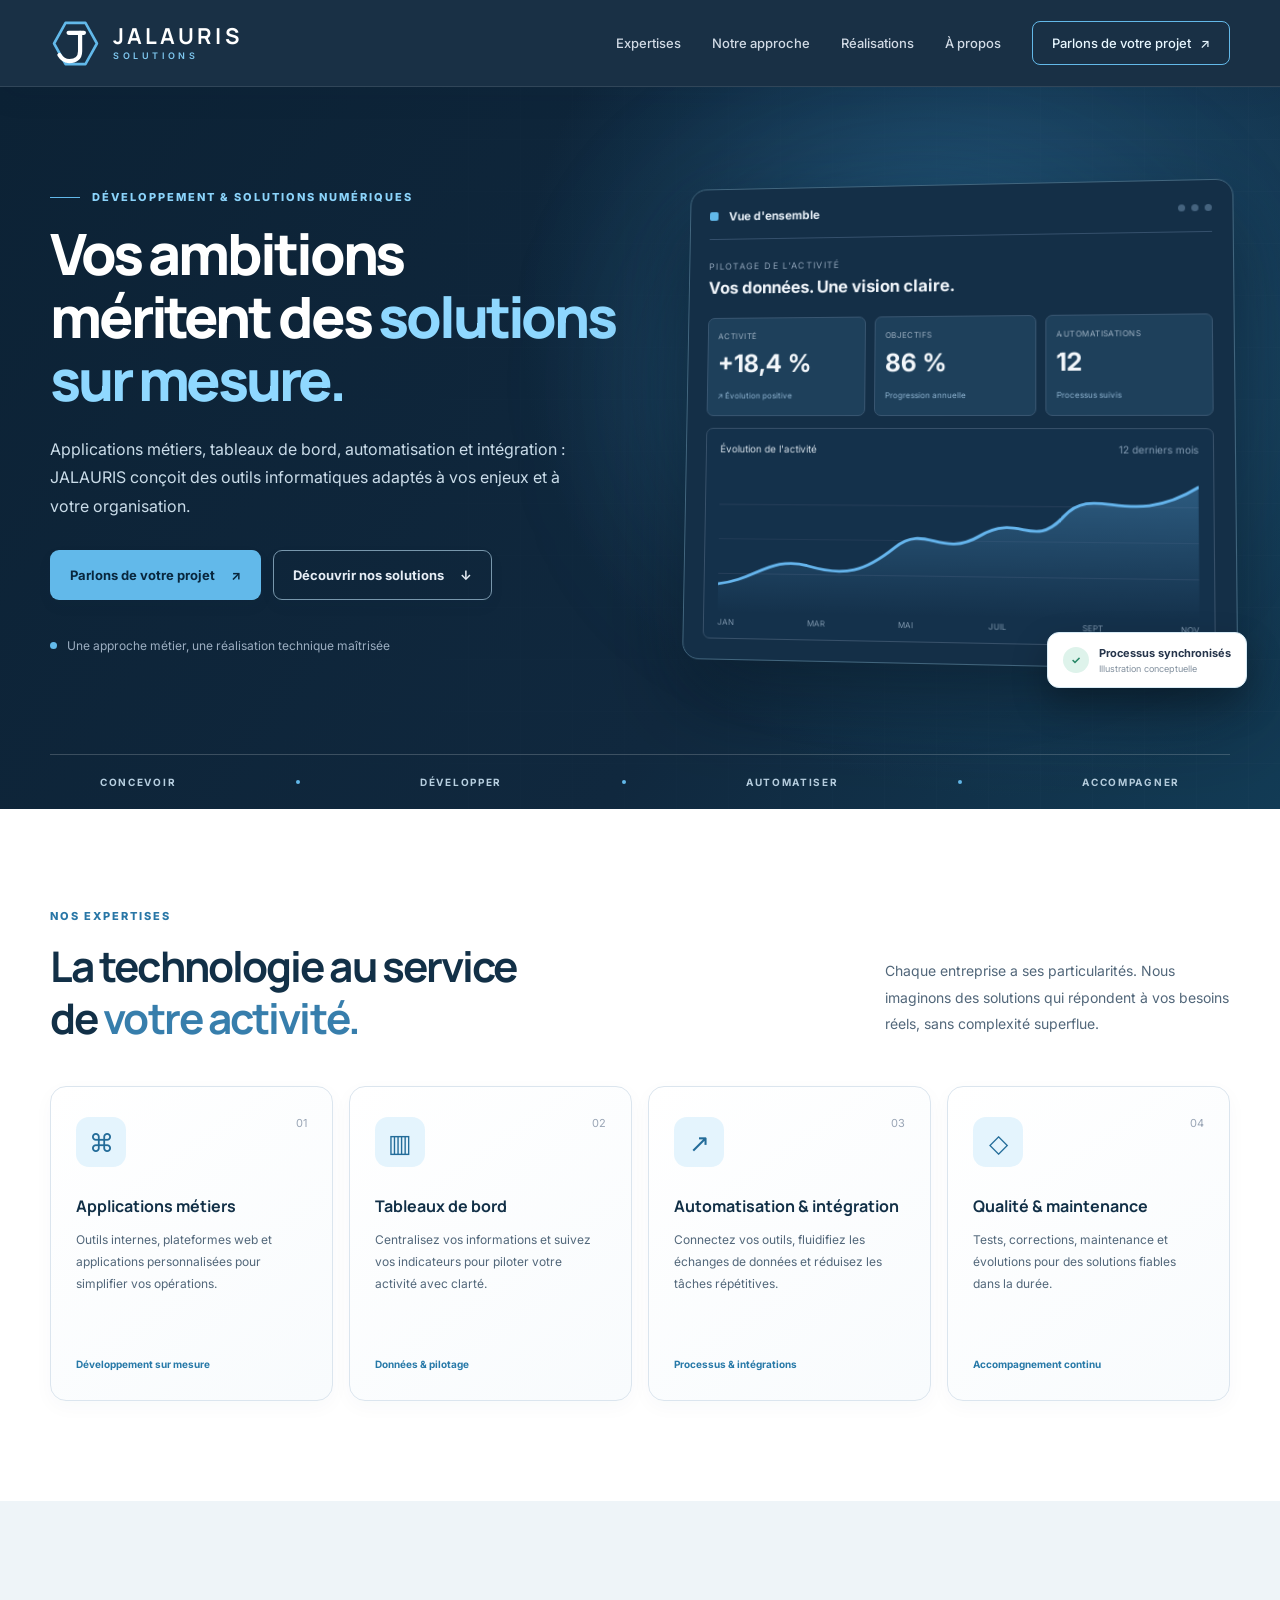
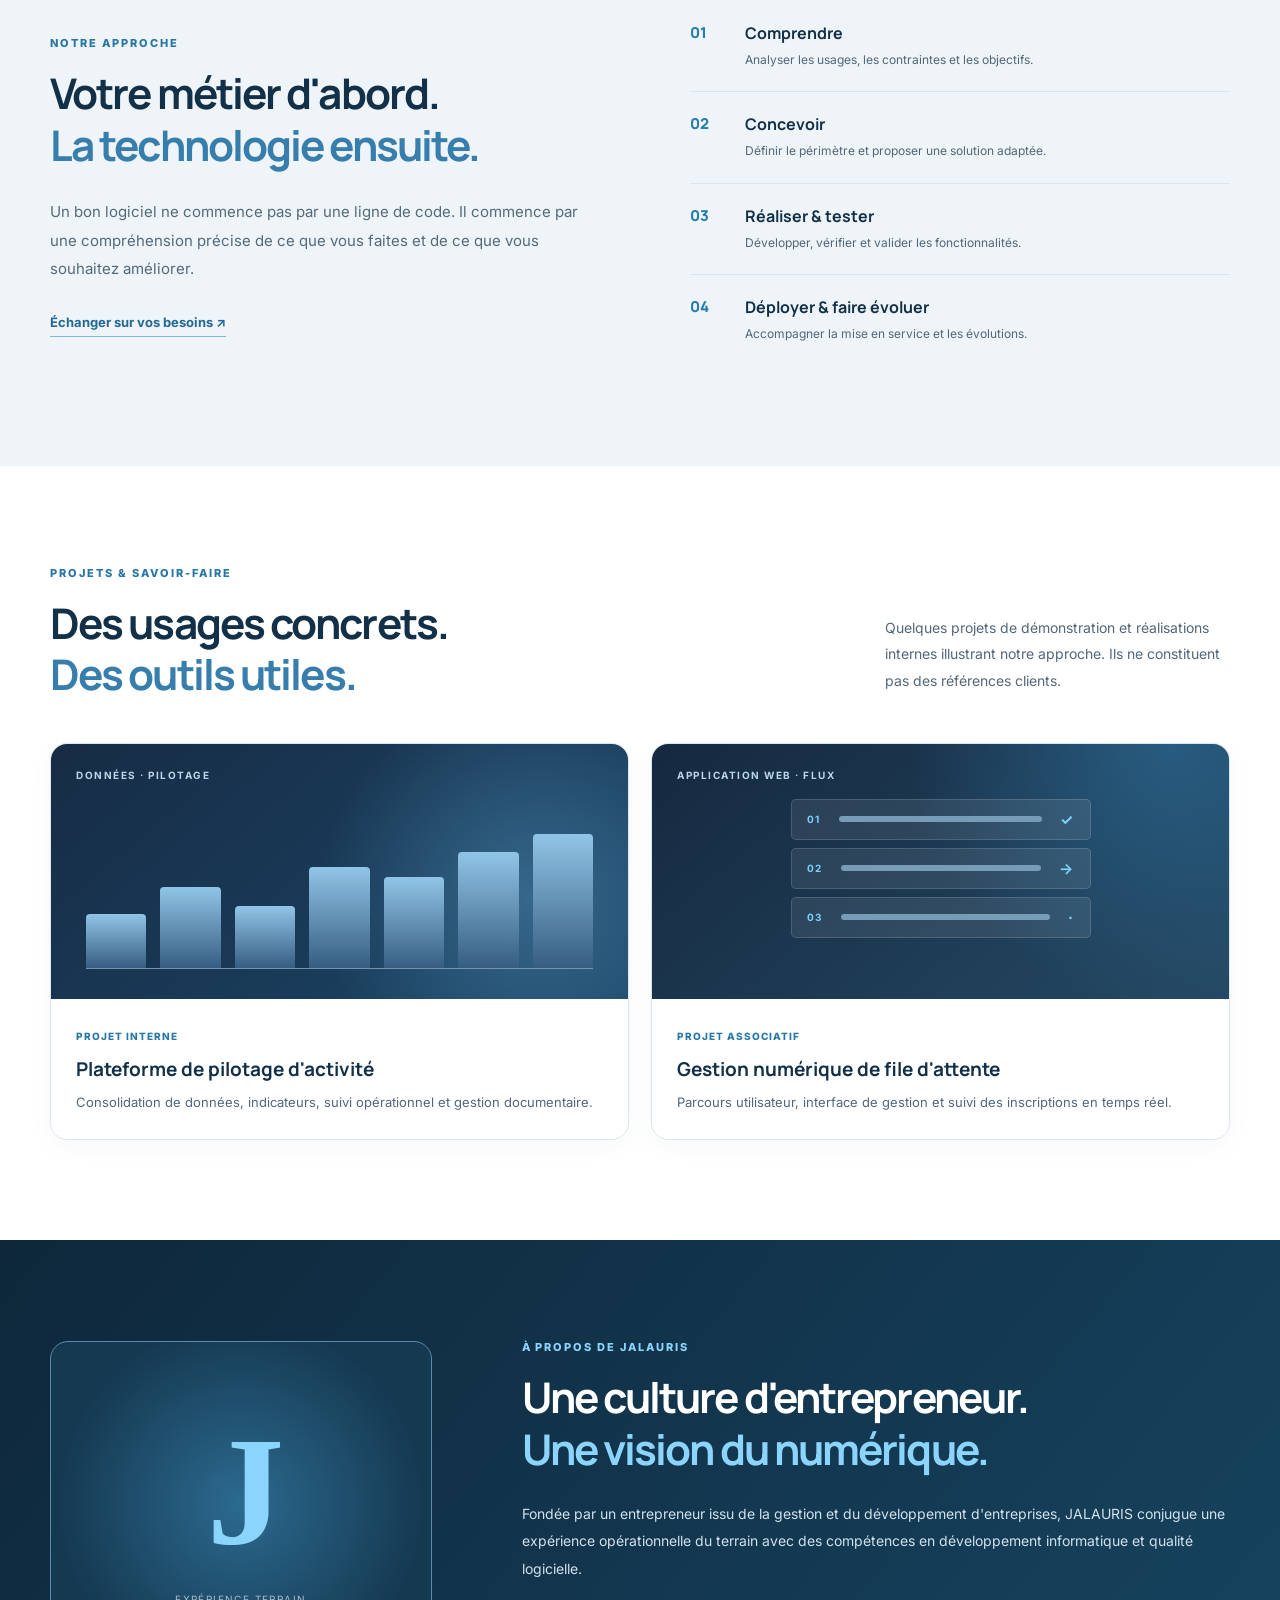
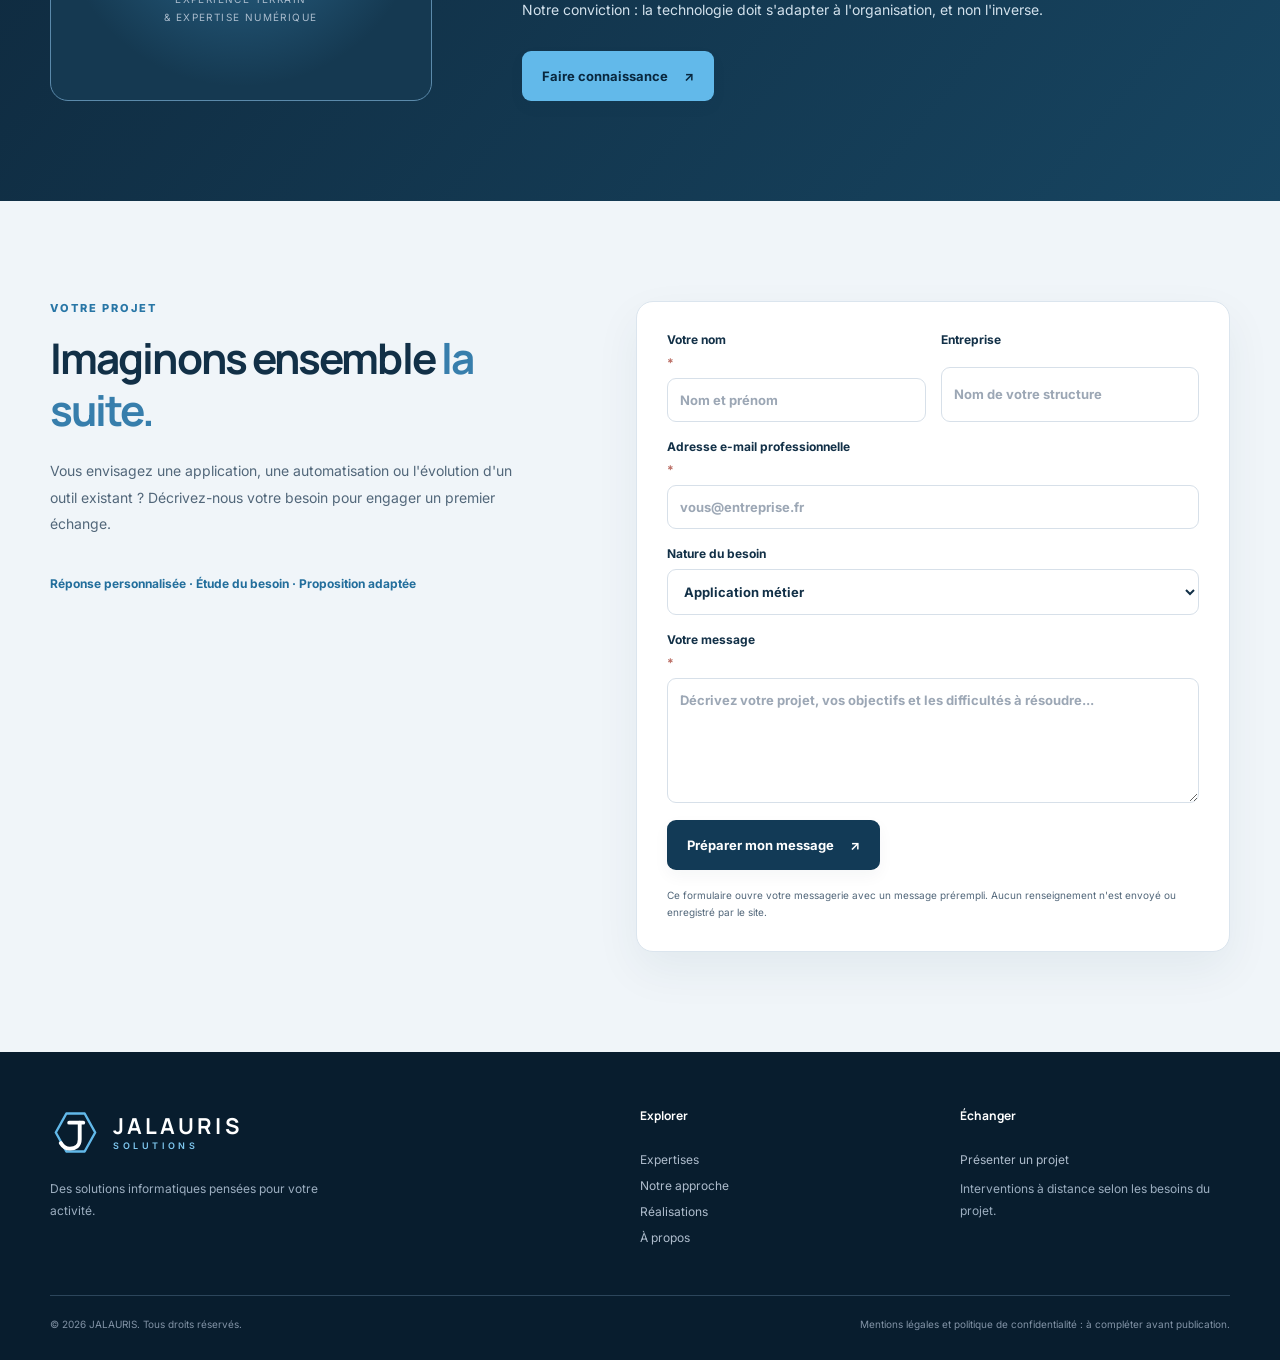
==== index.html @ c2f80fa9 "Utilise le favicon ICO pour compatibilité Safari" ====
<!doctype html>
<html lang="fr">
<head>
  <meta charset="UTF-8" />
  <meta name="viewport" content="width=device-width, initial-scale=1" />
  <meta name="theme-color" content="#10283e" />
  <meta name="description" content="JALAURIS conçoit des applications métiers, tableaux de bord et automatisations sur mesure pour les entreprises de toutes tailles." />
  <title>JALAURIS — Solutions informatiques sur mesure</title>
  <link rel="preconnect" href="https://fonts.googleapis.com" />
  <link rel="preconnect" href="https://fonts.gstatic.com" crossorigin />
  <link href="https://fonts.googleapis.com/css2?family=Inter:wght@400;500;600;700&family=Manrope:wght@400;500;600;700;800&display=swap" rel="stylesheet" />
  <link rel="icon" href="/favicon.ico?v=4" type="image/x-icon" sizes="32x32" />
  <link rel="shortcut icon" href="/favicon.ico?v=4" type="image/x-icon" />
  <link rel="stylesheet" href="styles.css" />
</head>
<body>
  <a class="skip" href="#contenu">Aller au contenu</a>
  <header class="site-header" id="haut">
    <div class="container nav-wrap">
      <a class="brand" href="#haut" aria-label="JALAURIS, retour à l'accueil">
        <span class="brand-mark" aria-hidden="true"><svg viewBox="0 0 64 64" fill="none" xmlns="http://www.w3.org/2000/svg"><path d="M19 5H45L60 32L45 59H19L4 32L19 5Z" stroke="currentColor" stroke-width="3.4" stroke-linejoin="round"/><path d="M38 18V42c0 9-6 13-14 13-6 0-10-3-13-8" stroke="#fff" stroke-width="5.5" stroke-linecap="round"/><path d="M23 18H43" stroke="#fff" stroke-width="5.5" stroke-linecap="round"/></svg></span>
        <span class="brand-copy"><strong>JALAURIS</strong><small>SOLUTIONS</small></span>
      </a>
      <button class="menu-toggle" type="button" aria-label="Ouvrir le menu" aria-controls="navigation" aria-expanded="false"><span></span><span></span><span></span></button>
      <nav class="nav" id="navigation" aria-label="Navigation principale">
        <a href="#expertises">Expertises</a><a href="#methode">Notre approche</a><a href="#realisations">Réalisations</a><a href="#apropos">À propos</a><a class="nav-cta" href="#contact">Parlons de votre projet <span aria-hidden="true">↗</span></a>
      </nav>
    </div>
  </header>
  <main id="contenu">
    <section class="hero">
      <div class="hero-grid" aria-hidden="true"></div>
      <div class="container hero-layout">
        <div class="hero-copy">
          <p class="eyebrow accent"><span class="eyebrow-line"></span> DÉVELOPPEMENT & SOLUTIONS NUMÉRIQUES</p>
          <h1>Vos ambitions méritent des <em>solutions sur mesure.</em></h1>
          <p class="hero-lead">Applications métiers, tableaux de bord, automatisation et intégration : JALAURIS conçoit des outils informatiques adaptés à vos enjeux et à votre organisation.</p>
          <div class="hero-actions"><a class="button button-accent" href="#contact">Parlons de votre projet <span aria-hidden="true">↗</span></a><a class="button button-outline" href="#expertises">Découvrir nos solutions <span aria-hidden="true">↓</span></a></div>
          <div class="hero-proof"><span class="proof-dot"></span> Une approche métier, une réalisation technique maîtrisée</div>
        </div>
        <div class="hero-visual" aria-label="Illustration d'un tableau de bord de pilotage d'activité">
          <div class="visual-glow"></div>
          <div class="mock-panel">
            <div class="mock-top"><div class="mock-logo"><i></i> Vue d'ensemble</div><div class="mock-pills"><span></span><span></span><span></span></div></div>
            <div class="mock-label">PILOTAGE DE L'ACTIVITÉ</div>
            <div class="mock-heading">Vos données. Une vision claire.</div>
            <div class="metric-row"><div class="metric"><small>ACTIVITÉ</small><strong>+18,4 %</strong><span>↗ Évolution positive</span></div><div class="metric"><small>OBJECTIFS</small><strong>86 %</strong><span>Progression annuelle</span></div><div class="metric"><small>AUTOMATISATIONS</small><strong>12</strong><span>Processus suivis</span></div></div>
            <div class="mock-chart"><div class="chart-head"><span>Évolution de l'activité</span><span>12 derniers mois</span></div><svg viewBox="0 0 440 154" preserveAspectRatio="none" role="img" aria-label="Courbe de progression illustrative"><defs><linearGradient id="fillCurve" x1="0" y1="0" x2="0" y2="1"><stop stop-color="#57a4db" stop-opacity=".36"/><stop offset="1" stop-color="#57a4db" stop-opacity="0"/></linearGradient></defs><path d="M0 38H440M0 75H440M0 112H440" stroke="#263e59" stroke-width="1"/><path d="M0 123C35 119 50 92 85 103S138 108 166 82 208 94 244 69 292 84 320 48 378 62 440 17V154H0Z" fill="url(#fillCurve)"/><path d="M0 123C35 119 50 92 85 103S138 108 166 82 208 94 244 69 292 84 320 48 378 62 440 17" fill="none" stroke="#65b5ed" stroke-width="3" stroke-linecap="round"/></svg><div class="axis"><span>JAN</span><span>MAR</span><span>MAI</span><span>JUIL</span><span>SEPT</span><span>NOV</span></div></div>
          </div>
          <div class="float-card"><span class="check">✓</span><span>Processus synchronisés<small>Illustration conceptuelle</small></span></div>
        </div>
      </div>
      <div class="container hero-bottom"><span>CONCEVOIR</span><i></i><span>DÉVELOPPER</span><i></i><span>AUTOMATISER</span><i></i><span>ACCOMPAGNER</span></div>
    </section>
    <section class="section section-services" id="expertises"><div class="container">
      <div class="section-heading"><div><p class="eyebrow">NOS EXPERTISES</p><h2>La technologie au service <br />de <span>votre activité.</span></h2></div><p>Chaque entreprise a ses particularités. Nous imaginons des solutions qui répondent à vos besoins réels, sans complexité superflue.</p></div>
      <div class="service-grid">
        <article class="service-card"><div class="service-icon" aria-hidden="true">⌘</div><span class="service-num">01</span><h3>Applications métiers</h3><p>Outils internes, plateformes web et applications personnalisées pour simplifier vos opérations.</p><span class="service-tag">Développement sur mesure</span></article>
        <article class="service-card"><div class="service-icon" aria-hidden="true">▥</div><span class="service-num">02</span><h3>Tableaux de bord</h3><p>Centralisez vos informations et suivez vos indicateurs pour piloter votre activité avec clarté.</p><span class="service-tag">Données & pilotage</span></article>
        <article class="service-card"><div class="service-icon" aria-hidden="true">↗</div><span class="service-num">03</span><h3>Automatisation & intégration</h3><p>Connectez vos outils, fluidifiez les échanges de données et réduisez les tâches répétitives.</p><span class="service-tag">Processus & intégrations</span></article>
        <article class="service-card"><div class="service-icon" aria-hidden="true">◇</div><span class="service-num">04</span><h3>Qualité & maintenance</h3><p>Tests, corrections, maintenance et évolutions pour des solutions fiables dans la durée.</p><span class="service-tag">Accompagnement continu</span></article>
      </div>
    </div></section>
    <section class="section method" id="methode"><div class="container method-layout"><div><p class="eyebrow">NOTRE APPROCHE</p><h2>Votre métier d'abord.<br /><span>La technologie ensuite.</span></h2><p class="method-intro">Un bon logiciel ne commence pas par une ligne de code. Il commence par une compréhension précise de ce que vous faites et de ce que vous souhaitez améliorer.</p><a class="text-link" href="#contact">Échanger sur vos besoins <span aria-hidden="true">↗</span></a></div><ol class="steps"><li><span>01</span><div><h3>Comprendre</h3><p>Analyser les usages, les contraintes et les objectifs.</p></div></li><li><span>02</span><div><h3>Concevoir</h3><p>Définir le périmètre et proposer une solution adaptée.</p></div></li><li><span>03</span><div><h3>Réaliser & tester</h3><p>Développer, vérifier et valider les fonctionnalités.</p></div></li><li><span>04</span><div><h3>Déployer & faire évoluer</h3><p>Accompagner la mise en service et les évolutions.</p></div></li></ol></div></section>
    <section class="section projects" id="realisations"><div class="container"><div class="section-heading"><div><p class="eyebrow">PROJETS & SAVOIR-FAIRE</p><h2>Des usages concrets.<br /><span>Des outils utiles.</span></h2></div><p>Quelques projets de démonstration et réalisations internes illustrant notre approche. Ils ne constituent pas des références clients.</p></div><div class="project-grid"><article class="project-card"><div class="project-art art-dashboard"><span>DONNÉES · PILOTAGE</span><div class="art-bars"><i></i><i></i><i></i><i></i><i></i><i></i><i></i></div></div><div class="project-body"><small>PROJET INTERNE</small><h3>Plateforme de pilotage d'activité</h3><p>Consolidation de données, indicateurs, suivi opérationnel et gestion documentaire.</p></div></article><article class="project-card"><div class="project-art art-queue"><span>APPLICATION WEB · FLUX</span><div class="queue-lines"><div><b>01</b><i></i><em>✓</em></div><div><b>02</b><i></i><em>→</em></div><div><b>03</b><i></i><em>·</em></div></div></div><div class="project-body"><small>PROJET ASSOCIATIF</small><h3>Gestion numérique de file d'attente</h3><p>Parcours utilisateur, interface de gestion et suivi des inscriptions en temps réel.</p></div></article></div></div></section>
    <section class="section about" id="apropos"><div class="container about-layout"><div class="about-mark"><span class="about-monogram">J</span><small>EXPÉRIENCE TERRAIN<br />& EXPERTISE NUMÉRIQUE</small></div><div><p class="eyebrow accent">À PROPOS DE JALAURIS</p><h2>Une culture d'entrepreneur.<br /><span>Une vision du numérique.</span></h2><p>Fondée par un entrepreneur issu de la gestion et du développement d'entreprises, JALAURIS conjugue une expérience opérationnelle du terrain avec des compétences en développement informatique et qualité logicielle.</p><p>Notre conviction : la technologie doit s'adapter à l'organisation, et non l'inverse.</p><a class="button button-accent" href="#contact">Faire connaissance <span aria-hidden="true">↗</span></a></div></div></section>
    <section class="section contact" id="contact"><div class="container contact-layout"><div><p class="eyebrow">VOTRE PROJET</p><h2>Imaginons ensemble <span>la suite.</span></h2><p>Vous envisagez une application, une automatisation ou l'évolution d'un outil existant ? Décrivez-nous votre besoin pour engager un premier échange.</p><div class="contact-note">Réponse personnalisée · Étude du besoin · Proposition adaptée</div></div><form id="contact-form" class="contact-form"><div class="field-row"><label>Votre nom <span>*</span><input name="nom" required maxlength="100" autocomplete="name" placeholder="Nom et prénom" /></label><label>Entreprise<input name="entreprise" maxlength="120" autocomplete="organization" placeholder="Nom de votre structure" /></label></div><label>Adresse e-mail professionnelle <span>*</span><input name="email" type="email" required maxlength="200" autocomplete="email" placeholder="vous@entreprise.fr" /></label><label>Nature du besoin<select name="besoin"><option>Application métier</option><option>Tableau de bord</option><option>Automatisation / intégration</option><option>Maintenance / qualité</option><option>Autre projet</option></select></label><label>Votre message <span>*</span><textarea name="message" rows="5" required maxlength="4000" placeholder="Décrivez votre projet, vos objectifs et les difficultés à résoudre..."></textarea></label><button class="button button-dark" type="submit">Préparer mon message <span aria-hidden="true">↗</span></button><p class="form-helper" id="form-helper">Ce formulaire ouvre votre messagerie avec un message prérempli. Aucun renseignement n'est envoyé ou enregistré par le site.</p></form></div></section>
  </main>
  <footer class="footer"><div class="container footer-main"><div><a class="brand" href="#haut"><span class="brand-mark" aria-hidden="true"><svg viewBox="0 0 64 64" fill="none" xmlns="http://www.w3.org/2000/svg"><path d="M19 5H45L60 32L45 59H19L4 32L19 5Z" stroke="currentColor" stroke-width="3.4" stroke-linejoin="round"/><path d="M38 18V42c0 9-6 13-14 13-6 0-10-3-13-8" stroke="#fff" stroke-width="5.5" stroke-linecap="round"/><path d="M23 18H43" stroke="#fff" stroke-width="5.5" stroke-linecap="round"/></svg></span><span class="brand-copy"><strong>JALAURIS</strong><small>SOLUTIONS</small></span></a><p>Des solutions informatiques pensées pour votre activité.</p></div><div><h3>Explorer</h3><a href="#expertises">Expertises</a><a href="#methode">Notre approche</a><a href="#realisations">Réalisations</a><a href="#apropos">À propos</a></div><div><h3>Échanger</h3><a href="#contact">Présenter un projet</a><p>Interventions à distance selon les besoins du projet.</p></div></div><div class="container footer-end"><span>© <span id="year"></span> JALAURIS. Tous droits réservés.</span><span>Mentions légales et politique de confidentialité : à compléter avant publication.</span></div></footer>
  <script src="script.js"></script>
</body></html>
---- styles.css ----
:root{--navy:#101f32;--navy2:#152b45;--gold:#d4b987;--gold-dark:#977847;--ink:#17263a;--muted:#647186;--line:#e3e8ef;--bg:#f7f9fc;--white:#fff;font-family:Inter,Arial,sans-serif;color:var(--ink);font-synthesis:none}*{box-sizing:border-box}html{scroll-behavior:smooth;scroll-padding-top:84px}body{margin:0;min-width:320px}button,input,textarea,select{font:inherit}button,a{-webkit-tap-highlight-color:transparent}a{text-decoration:none;color:inherit}a:focus-visible,button:focus-visible,input:focus-visible,textarea:focus-visible,select:focus-visible{outline:3px solid #65a5eb;outline-offset:3px}.container{width:min(1180px,calc(100% - 48px));margin:0 auto}.skip{position:absolute;top:-100px;left:15px;padding:12px;background:#fff;z-index:30}.skip:focus{top:15px}.site-header{background:var(--navy);color:#fff;position:relative;z-index:10;border-bottom:1px solid #ffffff19}.nav-wrap{height:82px;display:flex;align-items:center;justify-content:space-between;gap:20px}.brand{display:inline-flex;align-items:center;gap:13px;flex-shrink:0}.brand-mark{width:46px;height:46px;border:1px solid #b99c6c;border-radius:9px;color:var(--gold);display:grid;place-items:center;font-family:Manrope,sans-serif;font-weight:800;font-size:23px}.brand-mark svg{width:26px;height:26px}.brand-copy{display:flex;flex-direction:column;gap:3px}.brand-copy strong{font-family:Manrope;font-size:21px;letter-spacing:.17em;line-height:1}.brand-copy small{font-size:8px;letter-spacing:.21em;color:#c7d3df}.nav{display:flex;align-items:center;gap:31px;font-size:13px;font-weight:500}.nav>a:not(.nav-cta){color:#d1dae5;transition:color .2s}.nav>a:hover{color:var(--gold)}.nav-cta{padding:13px 19px;border:1px solid #c9ab7c;border-radius:6px;color:#f5e5ce}.nav-cta span{margin-left:6px}.menu-toggle{display:none}.hero{background:var(--navy);color:#fff;position:relative;overflow:hidden}.hero-grid{position:absolute;inset:0;pointer-events:none;opacity:.23;background-image:linear-gradient(#56718b24 1px,transparent 1px),linear-gradient(90deg,#56718b24 1px,transparent 1px);background-size:54px 54px;mask-image:linear-gradient(90deg,transparent 20%,black 100%)}.hero-layout{min-height:595px;padding:90px 0 78px;display:grid;grid-template-columns:1.03fr 1fr;align-items:center;gap:42px;position:relative}.eyebrow{font-size:11px;letter-spacing:.18em;font-weight:800;color:#a58557;margin:0 0 18px}.eyebrow.gold{color:var(--gold);display:flex;align-items:center;gap:12px}.eyebrow-line{height:1px;width:30px;background:var(--gold)}h1,h2,h3,p{margin-top:0}h1,h2,h3{font-family:Manrope,Arial,sans-serif}h1{font-weight:800;font-size:clamp(39px,4.15vw,64px);line-height:1.14;letter-spacing:-.055em;margin-bottom:23px}h1 em{font-style:normal;color:var(--gold)}.hero-lead{font-size:16px;line-height:1.8;color:#c6d1de;max-width:540px;margin-bottom:29px}.hero-actions{display:flex;gap:12px;flex-wrap:wrap}.button{min-height:48px;display:inline-flex;align-items:center;justify-content:center;gap:16px;padding:13px 19px;font-size:13px;font-weight:700;border-radius:6px;transition:transform .2s,background .2s;border:1px solid transparent;cursor:pointer}.button:hover{transform:translateY(-2px)}.button-gold{background:var(--gold);color:#17243b}.button-gold:hover{background:#e4cda7}.button-outline{border-color:#65758a;color:#e6edf5}.button-outline:hover{background:#ffffff12}.button-dark{background:var(--navy);color:#fff}.button-dark:hover{background:#294462}.hero-proof{display:flex;gap:10px;align-items:center;font-size:12px;color:#9caec1;margin-top:38px}.proof-dot{width:7px;height:7px;border-radius:50%;background:var(--gold)}.hero-visual{position:relative;min-width:0}.visual-glow{position:absolute;width:430px;height:330px;border-radius:50%;background:#3274b24a;filter:blur(100px);left:5%;top:8%}.mock-panel{position:relative;background:#172c45;border:1px solid #37526c;border-radius:13px;padding:20px;box-shadow:0 33px 90px #0007;transform:perspective(1000px) rotateY(-5deg) rotateX(3deg)}.mock-top{display:flex;justify-content:space-between;align-items:center;border-bottom:1px solid #35506c;padding-bottom:16px;margin-bottom:22px}.mock-logo{font-weight:700;font-size:12px;color:#e6eff7}.mock-logo i{width:9px;height:9px;display:inline-block;background:var(--gold);border-radius:2px;margin-right:8px}.mock-pills{display:flex;gap:6px}.mock-pills span{width:7px;height:7px;background:#45637e;border-radius:50%}.mock-label{color:#91a5ba;font-size:9px;letter-spacing:.15em;margin-bottom:7px}.mock-heading{color:#f0f5fa;font-weight:700;font-size:17px;margin-bottom:21px}.metric-row{display:grid;grid-template-columns:repeat(3,minmax(0,1fr));gap:9px}.metric{background:#1d3753;border:1px solid #395671;padding:13px 10px;border-radius:7px;min-width:0}.metric small{font-size:8px;color:#9db0c2;letter-spacing:.06em;display:block}.metric strong{display:block;color:#f3f7fb;font-size:clamp(16px,2vw,25px);margin:8px 0 5px}.metric span{font-size:8px;color:#91b6d4}.mock-chart{border:1px solid #38516a;border-radius:7px;margin-top:12px;padding:14px 14px 11px;background:#172e49}.chart-head{display:flex;justify-content:space-between;gap:10px;font-size:10px;color:#d7e1ea}.chart-head span:last-child{color:#829ab1}.mock-chart svg{width:100%;height:145px;margin-top:15px}.axis{display:flex;justify-content:space-between;font-size:8px;color:#7e96ac}.float-card{position:absolute;right:-17px;bottom:-26px;background:#fff;color:#26354b;padding:13px 15px;border-radius:8px;display:flex;align-items:center;gap:10px;box-shadow:0 16px 35px #0004;font-size:11px;font-weight:700}.float-card .check{width:26px;height:26px;border-radius:50%;display:grid;place-items:center;background:#def3eb;color:#268666}.float-card small{display:block;font-size:9px;font-weight:400;color:#82909e;margin-top:3px}.hero-bottom{border-top:1px solid #34465b;padding:21px 0;display:flex;justify-content:space-around;align-items:center;gap:20px;color:#a7b5c5;font-size:10px;font-weight:700;letter-spacing:.17em}.hero-bottom i{width:4px;height:4px;background:var(--gold);border-radius:50%}.section{padding:105px 0}.section-heading{display:flex;justify-content:space-between;gap:50px;align-items:end;margin-bottom:38px}.section-heading>p{max-width:345px;font-size:14px;line-height:1.9;color:var(--muted);margin:0 0 6px}h2{font-size:clamp(30px,3.3vw,45px);letter-spacing:-.045em;line-height:1.22;margin-bottom:0}h2 span{color:#6385aa}.section-services{background:#fff}.service-grid{display:grid;grid-template-columns:repeat(4,minmax(0,1fr));gap:16px}.service-card{min-height:315px;background:#fbfcfe;border:1px solid var(--line);border-radius:11px;padding:27px 23px;display:flex;flex-direction:column;position:relative;transition:transform .2s,box-shadow .2s}.service-card:hover{transform:translateY(-5px);box-shadow:0 12px 32px #1530470f}.service-icon{height:50px;width:50px;display:grid;place-items:center;border-radius:10px;background:#eaf0f7;color:#305b85;font-size:25px;font-weight:700;margin-bottom:29px}.service-num{position:absolute;top:29px;right:25px;font-size:11px;color:#99a5b5}.service-card h3{font-size:16px;line-height:1.35;margin:0 0 11px}.service-card p{font-size:12px;line-height:1.85;color:var(--muted);margin-bottom:18px}.service-tag{margin-top:auto;font-size:10px;color:#8c754e;font-weight:700}.method{background:#f4f7fa}.method-layout{display:grid;grid-template-columns:1fr 1fr;gap:100px;align-items:center}.method-intro{color:var(--muted);font-size:15px;line-height:1.9;margin:27px 0}.text-link{color:#365c84;font-size:13px;font-weight:700;border-bottom:1px solid #9db5c9;padding-bottom:6px}.steps{list-style:none;padding:0;margin:0}.steps li{display:flex;align-items:flex-start;gap:25px;border-bottom:1px solid #dce4ed;padding:21px 0}.steps li:last-child{border-bottom:0}.steps li>span{color:#ad9167;font:800 15px Manrope;min-width:30px}.steps h3{font-size:16px;margin:0 0 6px}.steps p{font-size:12px;line-height:1.7;color:var(--muted);margin:0}.projects{background:#fff}.project-grid{display:grid;grid-template-columns:repeat(2,1fr);gap:22px}.project-card{border:1px solid var(--line);border-radius:12px;overflow:hidden}.project-art{height:235px;position:relative;overflow:hidden;padding:25px;color:#bdd5e8;font-size:10px;font-weight:700;letter-spacing:.15em}.art-dashboard{background:radial-gradient(circle at 83% 60%,#447ca3aa,transparent 42%),linear-gradient(140deg,#172c45,#1b4667)}.art-bars{position:absolute;bottom:30px;left:35px;right:35px;height:135px;display:flex;gap:14px;align-items:end;border-bottom:1px solid #7593ac}.art-bars i{flex:1;background:linear-gradient(#91c5e7,#365d82);border-radius:4px 4px 0 0}.art-bars i:nth-child(1){height:40%}.art-bars i:nth-child(2){height:60%}.art-bars i:nth-child(3){height:46%}.art-bars i:nth-child(4){height:75%}.art-bars i:nth-child(5){height:68%}.art-bars i:nth-child(6){height:86%}.art-bars i:nth-child(7){height:100%}.art-queue{background:radial-gradient(circle at 90% 0%,#2d719d99,transparent 45%),linear-gradient(140deg,#152940,#254964)}.queue-lines{max-width:300px;margin:18px auto 0;display:grid;gap:8px}.queue-lines div{display:flex;align-items:center;gap:18px;background:#ffffff15;border:1px solid #ffffff25;border-radius:5px;padding:10px 15px}.queue-lines b{color:#d4b987}.queue-lines i{height:6px;background:#779cb7;border-radius:8px;flex:1}.queue-lines em{font-style:normal;font-size:15px;color:#d4b987}.project-body{padding:25px}.project-body small{color:#9b7f54;letter-spacing:.1em;font-size:10px;font-weight:800}.project-body h3{margin:12px 0 9px;font-size:19px}.project-body p{color:var(--muted);font-size:13px;line-height:1.8;margin:0}.about{background:var(--navy);color:#fff}.about-layout{display:grid;grid-template-columns:.7fr 1.3fr;align-items:center;gap:90px}.about-mark{min-height:360px;border:1px solid #445a71;background:radial-gradient(circle at 60% 30%,#335579,transparent 60%);border-radius:11px;display:flex;align-items:center;justify-content:center;flex-direction:column;gap:20px}.about-mark>span{font-family:Manrope;font-size:142px;line-height:1;color:var(--gold);font-weight:800;letter-spacing:-.14em}.about-mark small{font-size:10px;text-align:center;line-height:1.8;letter-spacing:.14em;color:#aabccd}.about h2 span{color:var(--gold)}.about p:not(.eyebrow){font-size:14px;line-height:1.95;color:#bfccda}.about h2{margin-bottom:25px}.about .button{margin-top:14px}.contact{background:#f7f9fb}.contact-layout{display:grid;grid-template-columns:.9fr 1.1fr;gap:100px;align-items:start}.contact h2{margin-bottom:22px}.contact p:not(.eyebrow){color:var(--muted);font-size:14px;line-height:1.9}.contact-note{font-size:12px;color:#8e754f;font-weight:700;margin-top:36px;line-height:1.7}.contact-form{padding:30px;background:#fff;border:1px solid var(--line);border-radius:12px;box-shadow:0 12px 45px #1b3c5510;display:grid;gap:17px}.contact-form label{font-size:12px;font-weight:700;display:grid;gap:8px}.contact-form label span{color:#ba6d64}.field-row{display:grid;grid-template-columns:repeat(2,minmax(0,1fr));gap:15px}input,select,textarea{width:100%;padding:13px 12px;border:1px solid #d7e0e9;background:#fff;color:var(--ink);border-radius:6px;font-size:13px;min-width:0}textarea{resize:vertical;min-height:125px}input::placeholder,textarea::placeholder{color:#9ca7b5}.contact-form .button{justify-self:start}.form-helper{font-size:10px!important;line-height:1.7!important;margin:0}.footer{background:#0b1828;color:#fff;padding-top:55px}.footer-main{display:grid;grid-template-columns:2fr 1fr 1fr;gap:50px;padding-bottom:50px}.footer-main p{font-size:12px;color:#9caec0;line-height:1.8;max-width:270px;margin:19px 0 0}.footer-main h3{font-size:12px;margin:0 0 17px}.footer-main>div:not(:first-child){display:flex;flex-direction:column;align-items:start;gap:11px}.footer-main>div:not(:first-child) a{color:#aebccc;font-size:12px}.footer-main>div:not(:first-child) a:hover{color:var(--gold)}.footer-main>div:not(:first-child) p{margin:0}.footer-end{border-top:1px solid #28394d;display:flex;justify-content:space-between;gap:20px;padding:20px 0 27px;color:#8293a6;font-size:10px;line-height:1.7}@media(max-width:1040px){.nav{gap:17px}.hero-layout{gap:25px}.metric-row{gap:5px}.metric{padding:10px 7px}.service-grid{grid-template-columns:repeat(2,1fr)}.service-card{min-height:260px}.method-layout,.contact-layout{gap:50px}}@media(max-width:760px){.container{width:min(100% - 36px,560px)}.nav-wrap{height:72px}.brand-copy strong{font-size:18px}.brand-copy small{font-size:7px}.brand-mark{width:40px;height:40px}.menu-toggle{width:42px;height:42px;background:none;border:1px solid #53647a;border-radius:7px;display:grid;align-content:center;justify-items:center;gap:5px;cursor:pointer}.menu-toggle span{width:18px;height:2px;background:#fff}.nav{display:none;position:absolute;top:72px;left:0;right:0;background:#13273d;box-shadow:0 20px 20px #0003;padding:22px 18px;flex-direction:column;align-items:stretch;gap:0}.nav.open{display:flex}.nav a{padding:14px 10px}.nav .nav-cta{margin-top:10px;text-align:center}.hero-layout{grid-template-columns:1fr;padding:60px 0 58px;gap:48px}.hero h1{font-size:clamp(36px,9vw,54px)}.hero-visual{margin-right:12px}.mock-panel{transform:none}.hero-proof{margin-top:25px}.hero-bottom{flex-wrap:wrap;font-size:9px;justify-content:center;gap:11px}.hero-bottom i:last-of-type{display:none}.section{padding:70px 0}.section-heading{display:block}.section-heading>p{margin-top:18px}.service-grid,.project-grid,.method-layout,.about-layout,.contact-layout{grid-template-columns:1fr}.method-layout,.about-layout,.contact-layout{gap:38px}.about-mark{min-height:240px}.about-mark>span{font-size:100px}.about{padding:65px 0}.footer-main{grid-template-columns:1fr 1fr;gap:35px}.footer-main>div:first-child{grid-column:1/-1}.footer-end{flex-direction:column;gap:5px}}@media(max-width:430px){.hero-actions{flex-direction:column}.button{width:100%}.hero-proof{font-size:11px}.metric strong{font-size:17px}.metric small{font-size:7px}.metric span{font-size:7px}.mock-panel{padding:12px}.mock-chart svg{height:100px}.float-card{right:-10px;bottom:-19px}.service-grid{grid-template-columns:1fr}.service-card{min-height:230px}.field-row{grid-template-columns:1fr}.contact-form{padding:20px}.footer-main{grid-template-columns:1fr 1fr}}@media(prefers-reduced-motion:reduce){html{scroll-behavior:auto}*,*:before,*:after{transition:none!important;animation:none!important}}

/* JALAURIS — identité graphique bleu nuit / bleu lumineux (V2) */
:root{--navy:#10283e;--navy2:#16415d;--gold:#62b9ea;--gold-dark:#24628c;--ink:#123047;--muted:#52677a;--line:#dbe5ee;--bg:#eef4f8;--white:#fff}
body{background:var(--white)}::selection{background:#b4e2fb;color:#10283e}
.site-header{position:sticky;top:0;background:#10283ef5;backdrop-filter:blur(16px);-webkit-backdrop-filter:blur(16px);border-bottom:1px solid #ffffff1b;box-shadow:0 8px 28px #061d3214}
.nav-wrap{height:86px}.brand{gap:12px}.brand-mark{width:51px;height:51px;border:0;border-radius:0;color:#62b9ea;background:transparent}.brand-mark svg{width:49px;height:49px;display:block}.brand-copy strong{letter-spacing:.14em;font-size:22px}.brand-copy small{letter-spacing:.40em;color:#7fc8f0;font-size:9px;font-weight:600}
.nav>a:not(.nav-cta):hover,.footer-main>div:not(:first-child) a:hover{color:#93d6f8}.nav-cta{border:1px solid #63b9e9;color:#e8f7ff;border-radius:8px}.nav-cta:hover{background:#62b9ea1d}
.hero{background:radial-gradient(circle at 78% 32%,#1f5275 0%,transparent 43%),linear-gradient(125deg,#0c2235,#10283e 62%,#123b55)}
.hero-grid{opacity:.33;background-size:52px 52px;mask-image:linear-gradient(90deg,transparent 9%,black 100%)}
.hero-layout{min-height:650px;padding:94px 0 92px;gap:62px}.eyebrow,.eyebrow.accent{color:#2876a6}.eyebrow.accent{display:flex;align-items:center;gap:12px;color:#8bd4fb}.eyebrow-line{background:#62b9ea}
h1{letter-spacing:-.055em;font-size:clamp(40px,4.45vw,66px);line-height:1.11}h1 em{color:#8fd8ff}.hero-lead{color:#cadce9}
.button{border-radius:9px;min-height:50px;box-shadow:0 6px 16px #0b283a0b}.button-accent{background:#62b9ea;color:#09273e}.button-accent:hover{background:#98daf9}.button-outline{border-color:#7897ac}.button-outline:hover{background:#ffffff17}.button-dark{background:#123a56}.button-dark:hover{background:#1b587d}
.proof-dot,.hero-bottom i{background:#62b9ea}.hero-bottom{color:#b7cfe0;border-color:#ffffff30}
.mock-panel{background:#142f47;border-color:#42667e;border-radius:17px;box-shadow:0 35px 85px #0615229e}.mock-logo i{background:#62b9ea}.metric{background:#1e405b}.mock-chart{background:#14314b}.visual-glow{background:#3d9ad44b}.float-card{border:1px solid #d8ebf5;border-radius:12px}
.section{padding:100px 0}.section-heading{margin-bottom:42px}h2 span{color:#377eac}.section-services{background:#fff}
.service-card{border-radius:16px;background:linear-gradient(145deg,#fff,#f8fbfd);padding:30px 25px;box-shadow:0 6px 20px #123a5508;transition:transform .25s,box-shadow .25s,border-color .25s}.service-card:hover{transform:translateY(-6px);border-color:#9bd5f3;box-shadow:0 24px 45px #103a5817}.service-icon{background:#e4f4fd;color:#236c99;border-radius:13px;font-family:Manrope,sans-serif}.service-tag,.project-body small{color:#2779a8}.method{background:#eef4f8}.method-intro{color:#536a7b}.steps li>span{color:#287eaf}.text-link{color:#226995;border-color:#7db8d6}
.project-card{border-radius:17px;box-shadow:0 7px 24px #123a5509;transition:transform .25s,box-shadow .25s}.project-card:hover{transform:translateY(-4px);box-shadow:0 20px 40px #123a5518}.project-art{height:255px}.queue-lines b,.queue-lines em{color:#7dd0fa}
.about{background:linear-gradient(130deg,#0e273b,#174561)}.about-mark{border-radius:18px;border-color:#5b8aab;background:radial-gradient(circle at 50% 45%,#2c6a90,transparent 67%),#153951}.about-monogram{font-family:Georgia,serif!important;font-weight:700!important;font-size:155px!important;color:#8bd4fb!important;letter-spacing:-.06em!important}.about h2 span{color:#8bd4fb}.about p:not(.eyebrow){color:#d2e1ec}
.contact{background:#f0f5f9}.contact-note{color:#226e9c}.contact-form{border-radius:17px;box-shadow:0 18px 45px #123a5510}.contact-form input,.contact-form select,.contact-form textarea{border-radius:9px}.contact-form input:focus,.contact-form select:focus,.contact-form textarea:focus{border-color:#49a7dc}.footer{background:#081d2e}.footer .brand-mark svg{width:45px;height:45px}.footer-end{border-color:#2c465b}
@media(max-width:1040px){.hero-layout{gap:28px}.nav{gap:18px}.nav-wrap{height:80px}}
@media(max-width:760px){.nav-wrap{height:72px}.brand-mark,.brand-mark svg{width:43px;height:43px}.brand-copy strong{font-size:18px}.brand-copy small{font-size:7px}.menu-toggle{border-color:#5d8aa9;border-radius:10px}.menu-toggle span{background:#d6effc}.nav{top:72px;background:#102b42;box-shadow:0 20px 38px #05172680}.hero-layout{padding:65px 0 65px;gap:52px;min-height:unset}.hero-visual{margin-right:8px}.hero-proof{margin-top:30px}.section{padding:72px 0}.service-card{min-height:265px}.project-art{height:220px}}
@media(max-width:430px){.brand-copy strong{font-size:16px}.brand-copy small{letter-spacing:.31em}.mock-panel{padding:13px}.mock-chart{padding:10px}.hero-bottom{column-gap:9px}.float-card{right:-7px}.service-card{min-height:230px}}
@media(prefers-reduced-motion:reduce){.service-card:hover,.project-card:hover,.button:hover{transform:none}}
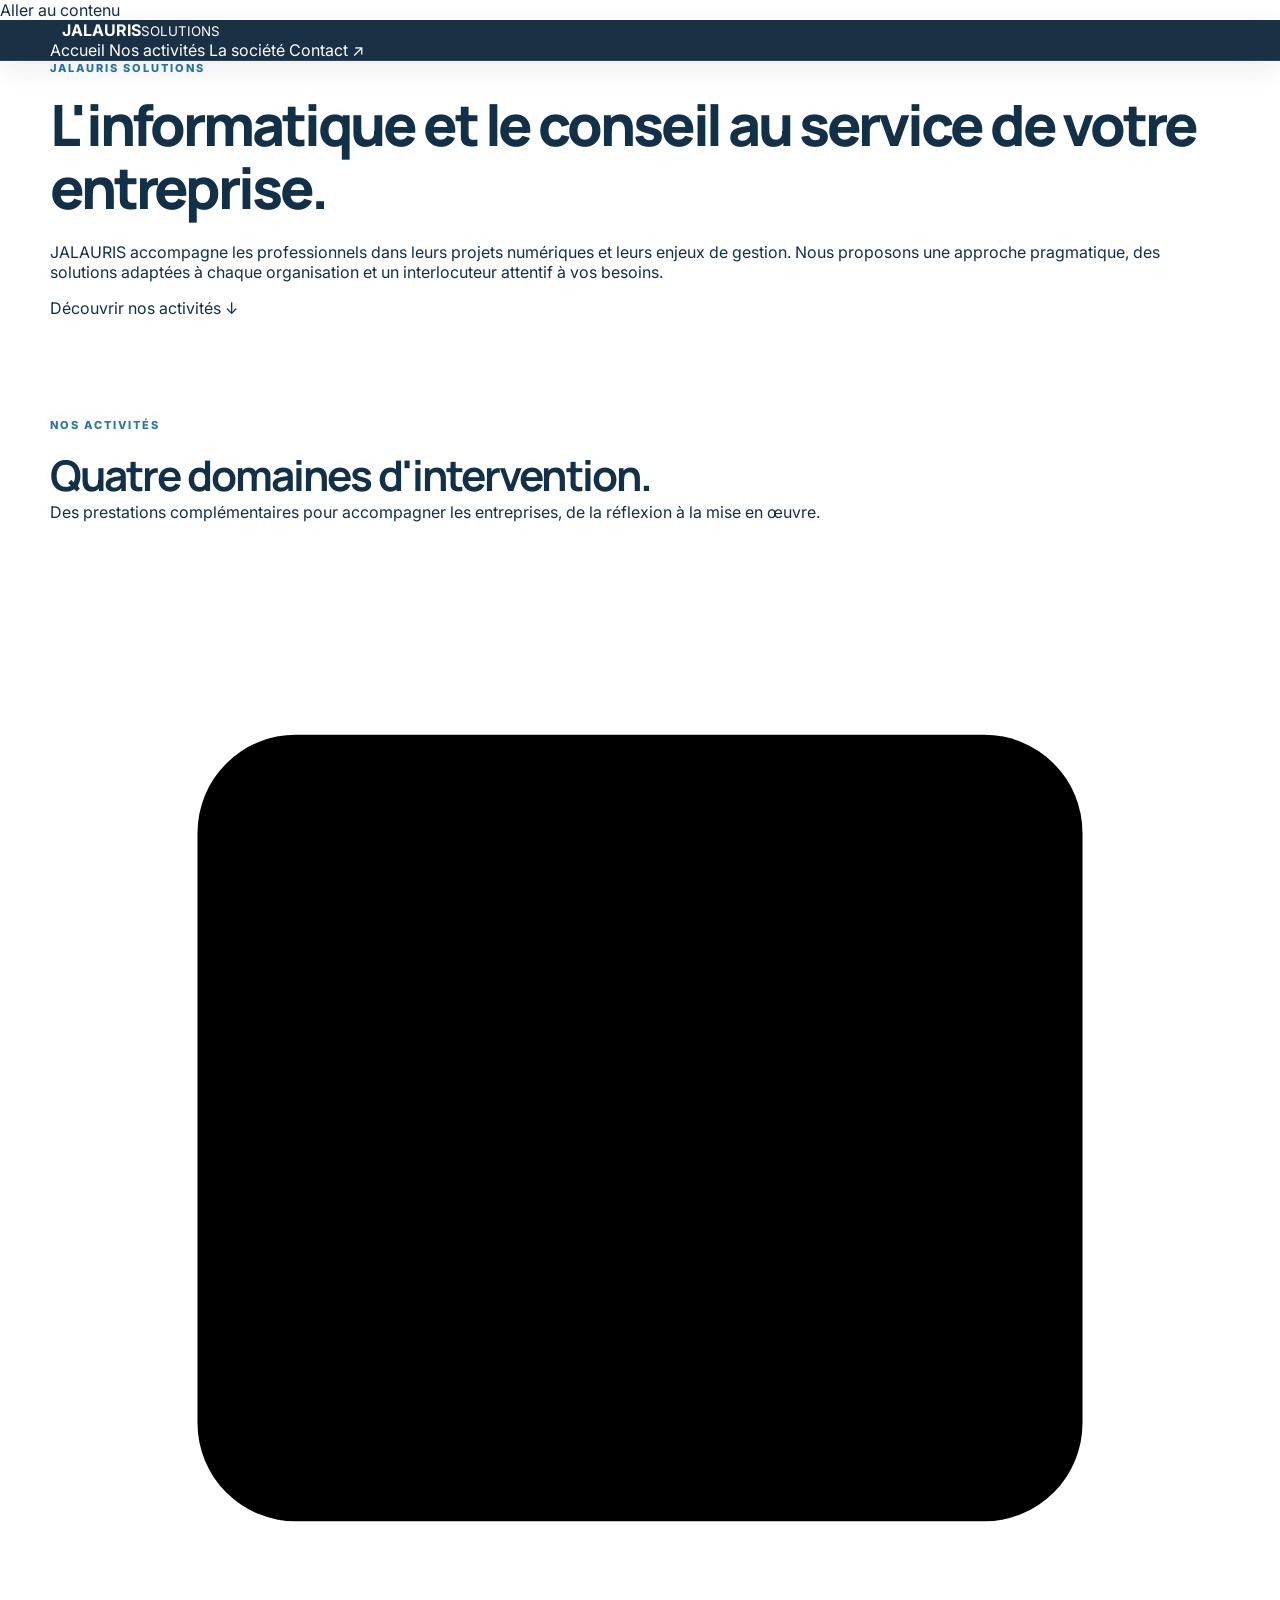
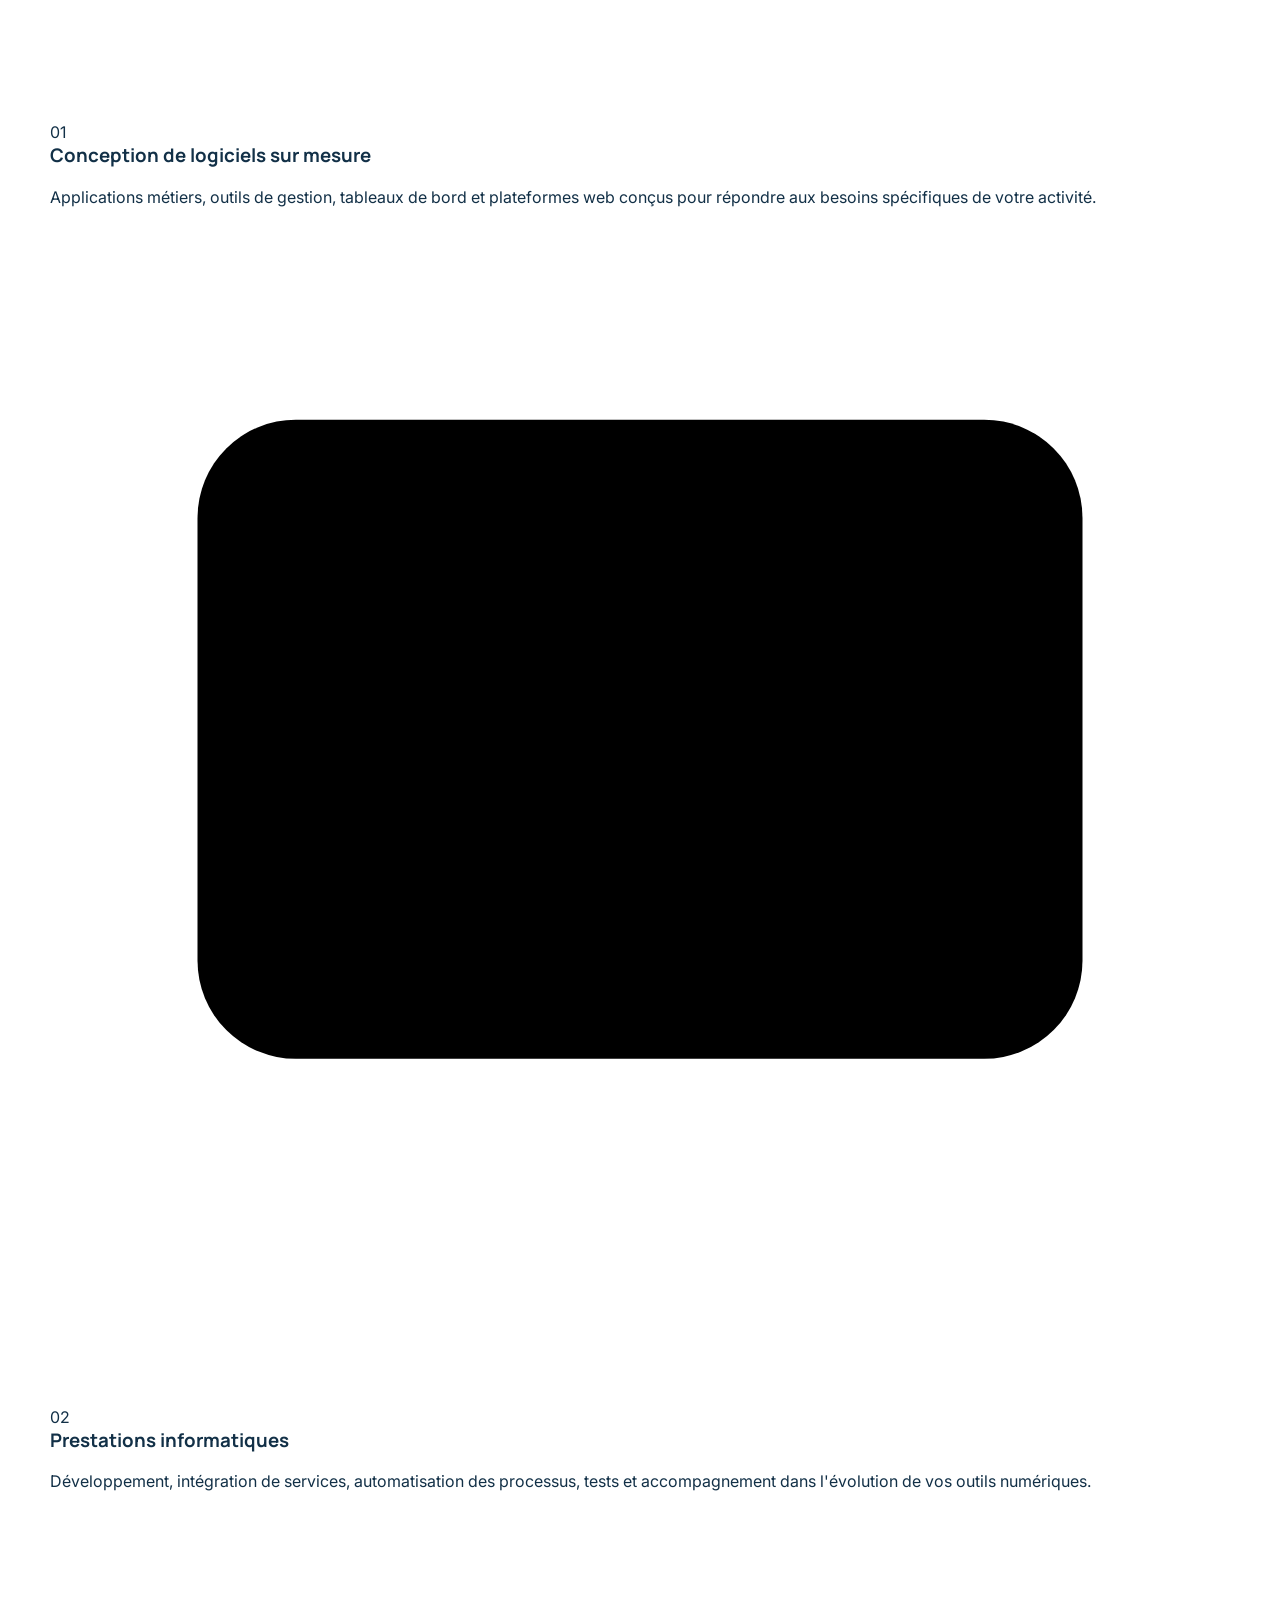
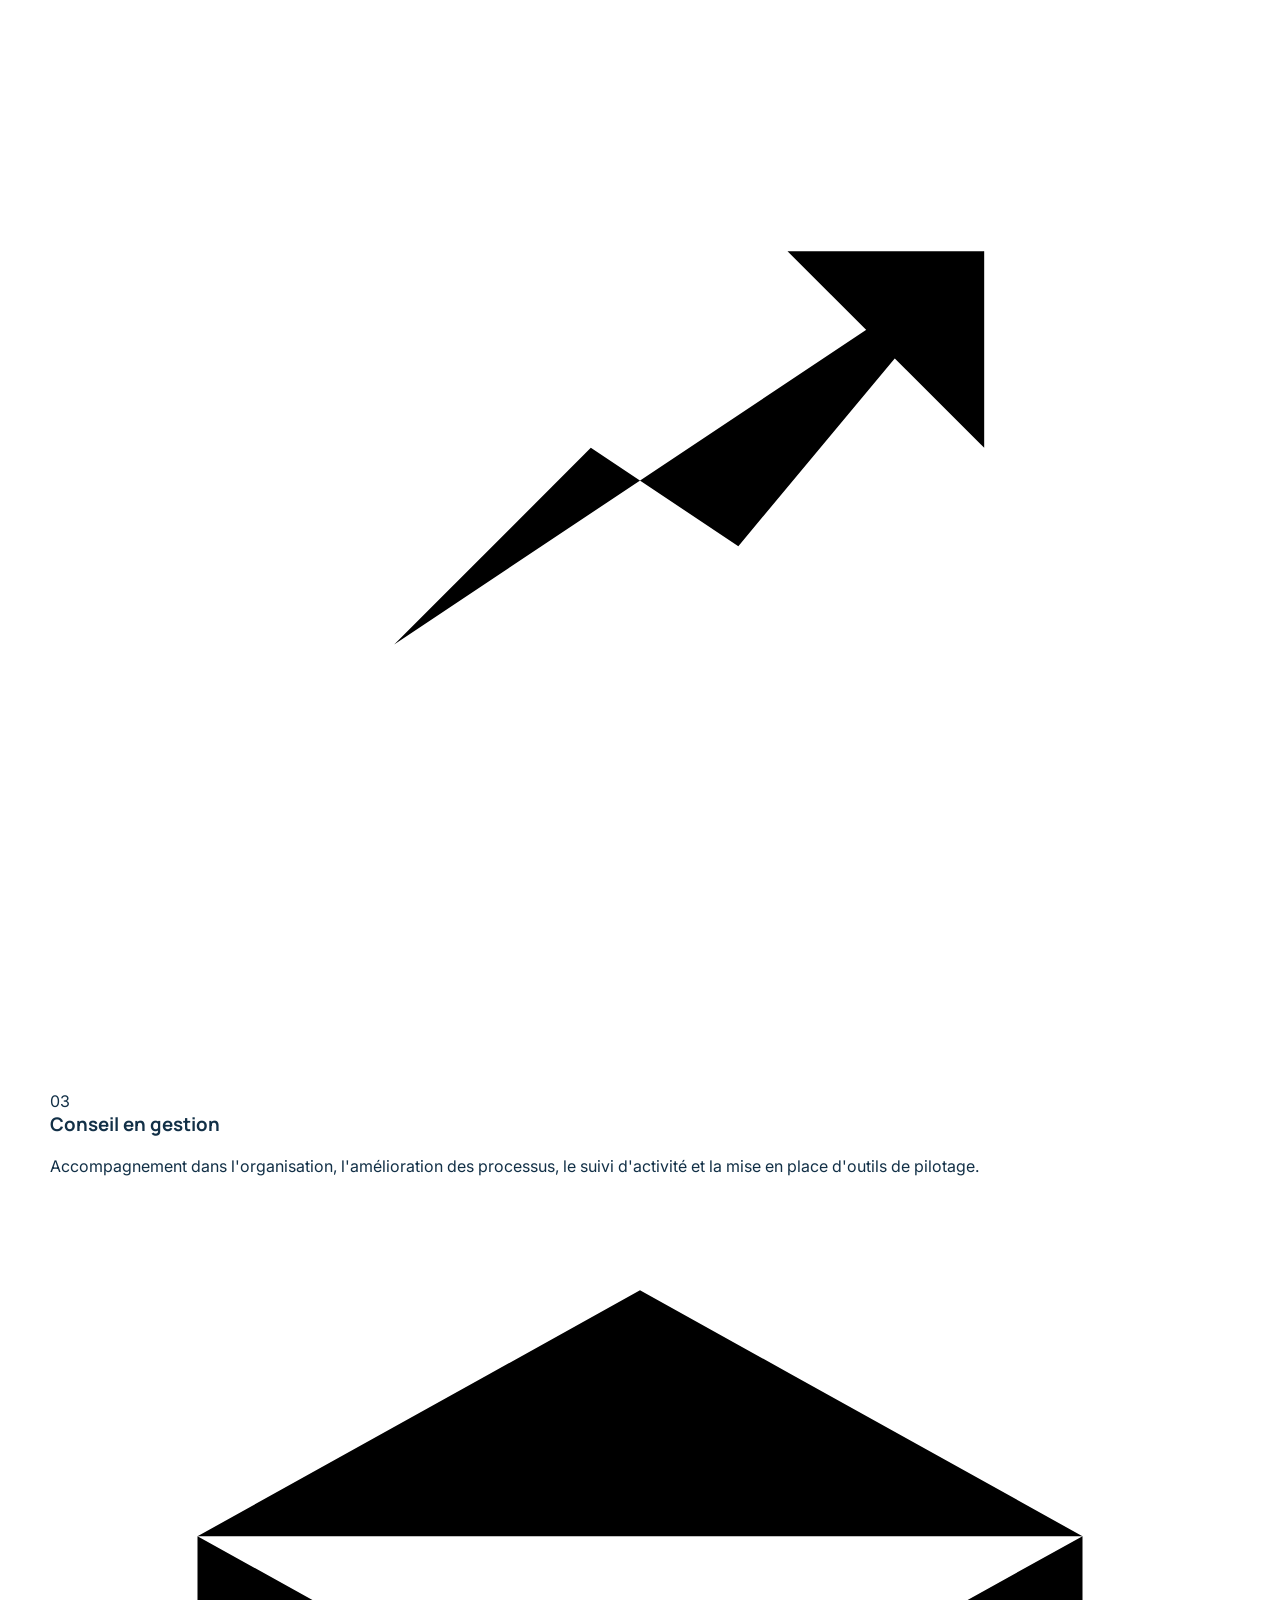
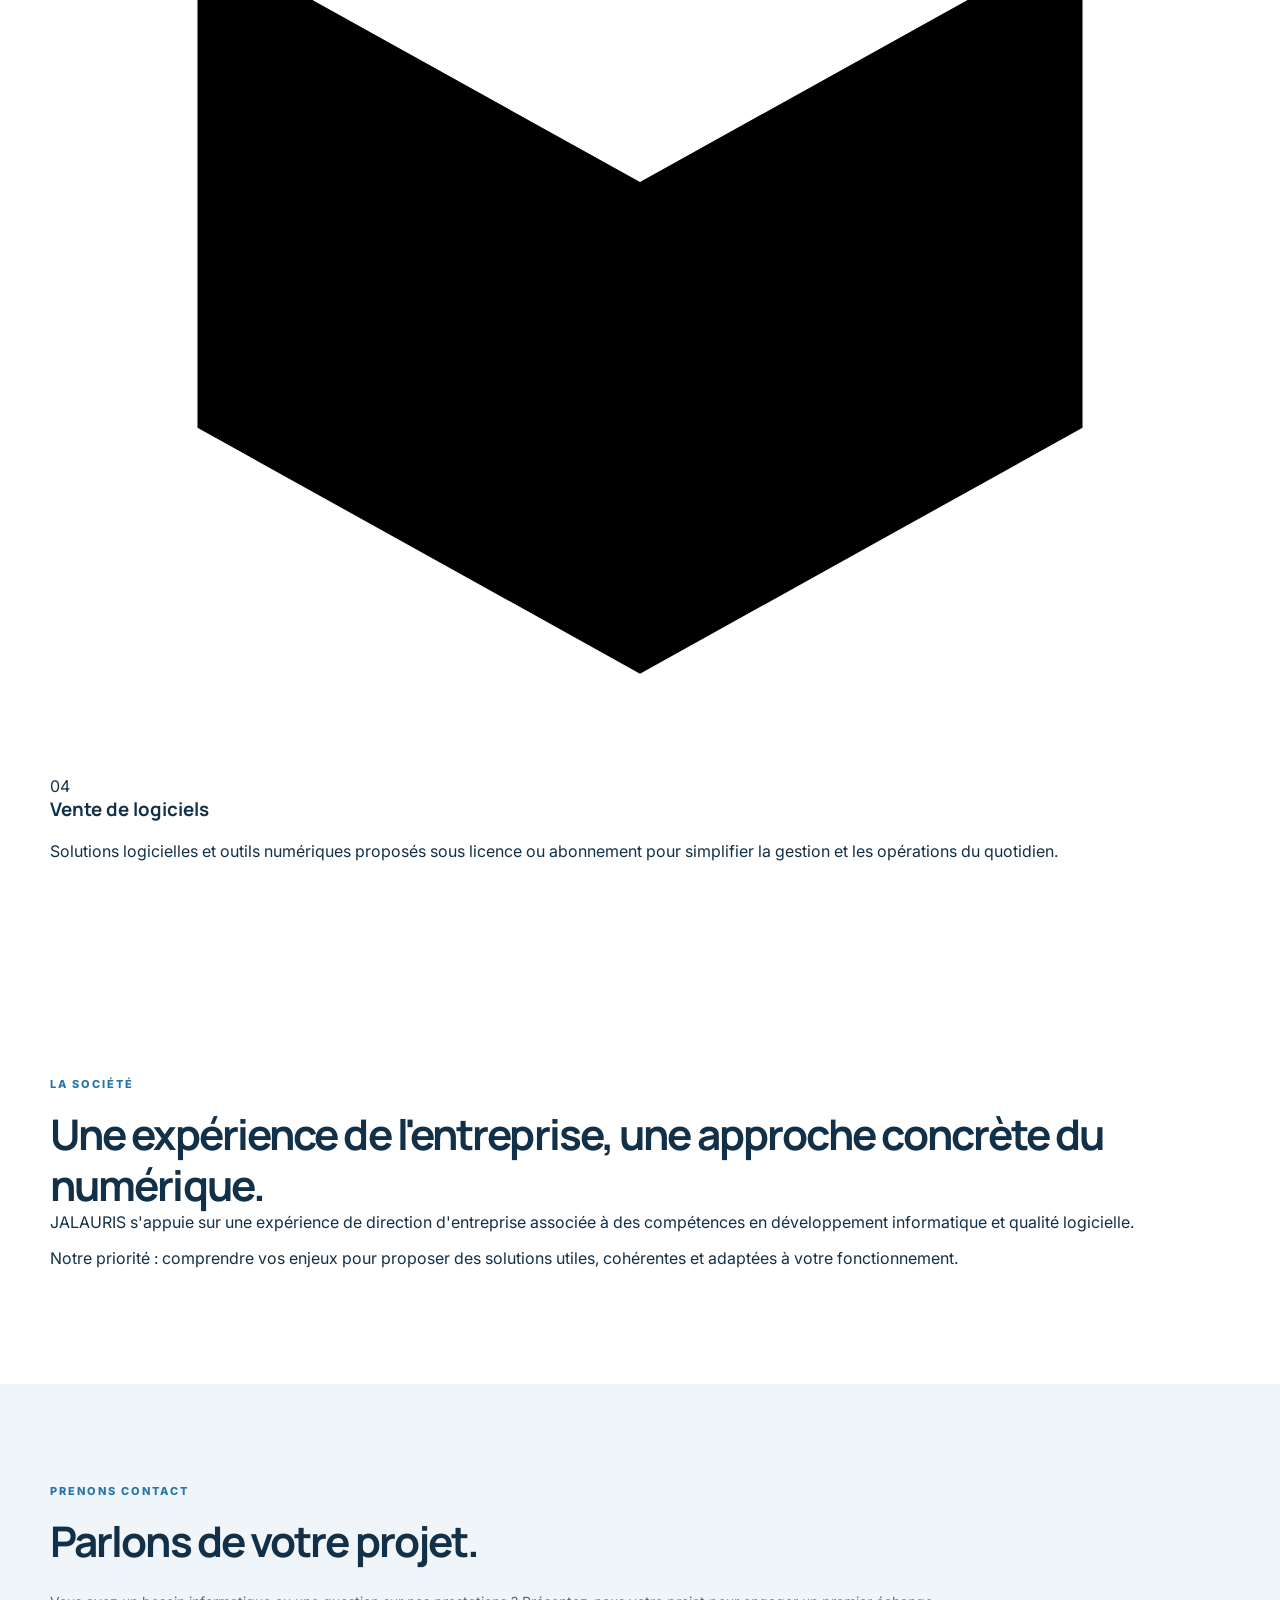
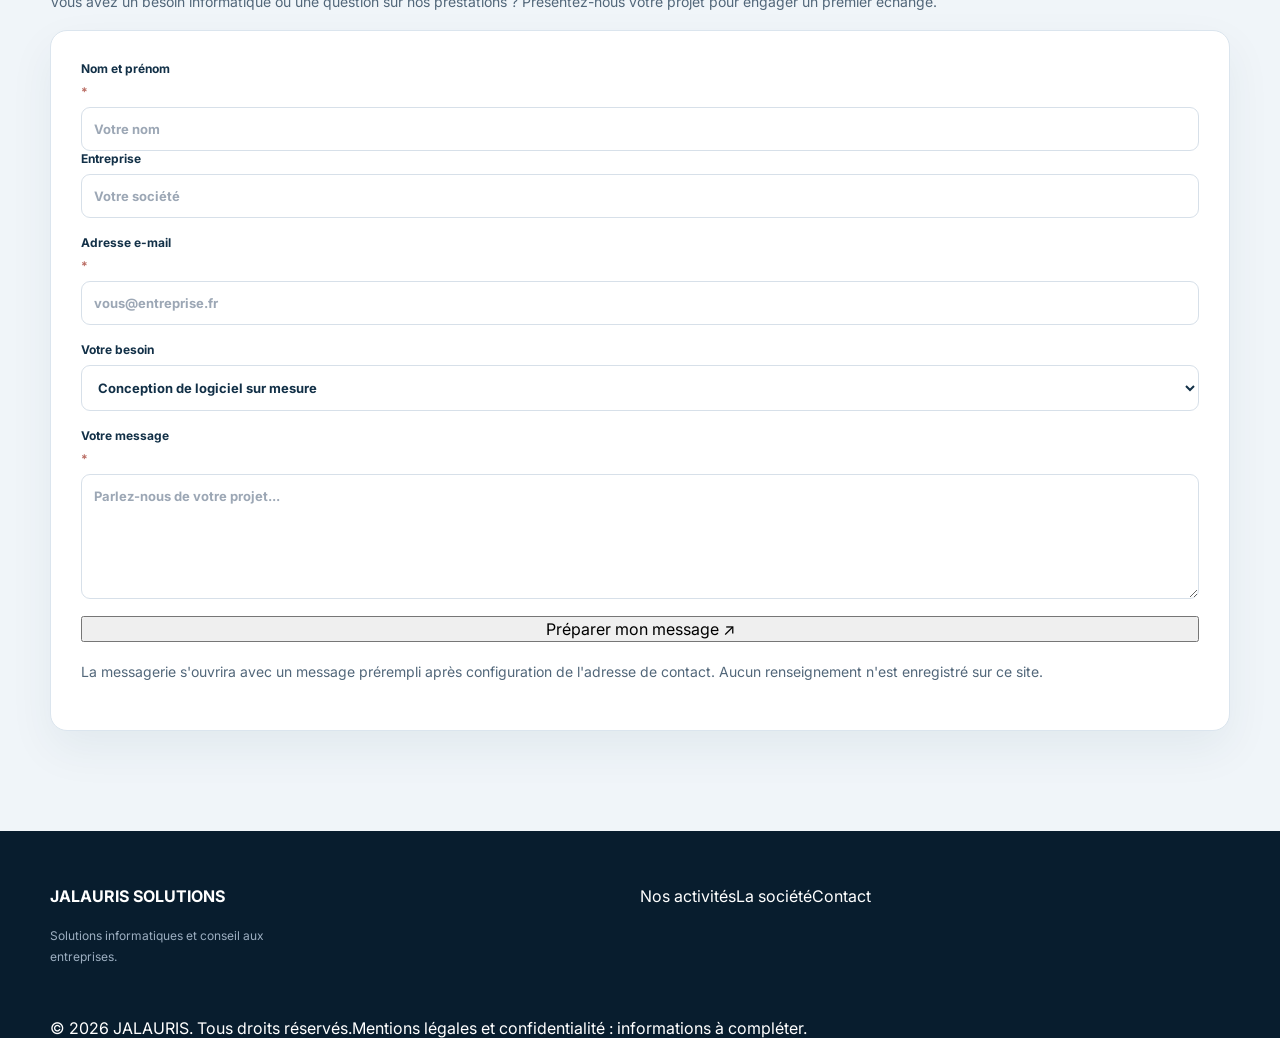
==== commit e5bfcfa1: "Simplifie l’accueil JALAURIS : quatre activités et identité épurée" ====
--- a/index.html
+++ b/index.html
@@ -1,71 +1,117 @@
 <!doctype html>
 <html lang="fr">
 <head>
-  <meta charset="UTF-8" />
-  <meta name="viewport" content="width=device-width, initial-scale=1" />
-  <meta name="theme-color" content="#10283e" />
-  <meta name="description" content="JALAURIS conçoit des applications métiers, tableaux de bord et automatisations sur mesure pour les entreprises de toutes tailles." />
-  <title>JALAURIS — Solutions informatiques sur mesure</title>
-  <link rel="preconnect" href="https://fonts.googleapis.com" />
-  <link rel="preconnect" href="https://fonts.gstatic.com" crossorigin />
-  <link href="https://fonts.googleapis.com/css2?family=Inter:wght@400;500;600;700&family=Manrope:wght@400;500;600;700;800&display=swap" rel="stylesheet" />
-  <link rel="icon" href="/favicon.ico?v=4" type="image/x-icon" sizes="32x32" />
-  <link rel="shortcut icon" href="/favicon.ico?v=4" type="image/x-icon" />
-  <link rel="stylesheet" href="styles.css" />
+  <meta charset="UTF-8">
+  <meta name="viewport" content="width=device-width, initial-scale=1">
+  <meta name="theme-color" content="#10283e">
+  <meta name="description" content="JALAURIS Solutions accompagne les entreprises dans la conception de logiciels sur mesure, les prestations informatiques, le conseil en gestion et la vente de logiciels.">
+  <title>JALAURIS Solutions — Informatique et conseil aux entreprises</title>
+  <link rel="preconnect" href="https://fonts.googleapis.com">
+  <link rel="preconnect" href="https://fonts.gstatic.com" crossorigin>
+  <link href="https://fonts.googleapis.com/css2?family=Inter:wght@400;500;600;700&family=Manrope:wght@500;600;700;800&display=swap" rel="stylesheet">
+  <link rel="icon" href="/favicon.ico?v=4" type="image/x-icon" sizes="32x32">
+  <link rel="shortcut icon" href="/favicon.ico?v=4" type="image/x-icon">
+  <link rel="stylesheet" href="styles.css">
+  <script src="script.js" defer></script>
 </head>
 <body>
-  <a class="skip" href="#contenu">Aller au contenu</a>
+  <a class="skip-link" href="#contenu">Aller au contenu</a>
   <header class="site-header" id="haut">
-    <div class="container nav-wrap">
-      <a class="brand" href="#haut" aria-label="JALAURIS, retour à l'accueil">
-        <span class="brand-mark" aria-hidden="true"><svg viewBox="0 0 64 64" fill="none" xmlns="http://www.w3.org/2000/svg"><path d="M19 5H45L60 32L45 59H19L4 32L19 5Z" stroke="currentColor" stroke-width="3.4" stroke-linejoin="round"/><path d="M38 18V42c0 9-6 13-14 13-6 0-10-3-13-8" stroke="#fff" stroke-width="5.5" stroke-linecap="round"/><path d="M23 18H43" stroke="#fff" stroke-width="5.5" stroke-linecap="round"/></svg></span>
-        <span class="brand-copy"><strong>JALAURIS</strong><small>SOLUTIONS</small></span>
+    <div class="container header-inner">
+      <a class="brand" href="#haut" aria-label="JALAURIS Solutions, accueil">
+        <span class="brand-icon" aria-hidden="true">
+          <svg viewBox="0 0 64 64" fill="none" xmlns="http://www.w3.org/2000/svg"><path d="M19 5H45L60 32L45 59H19L4 32L19 5Z" stroke="currentColor" stroke-width="3.4" stroke-linejoin="round"/><path d="M38 18V42c0 9-6 13-14 13-6 0-10-3-13-8M23 18H43" stroke="#fff" stroke-width="5.5" stroke-linecap="round"/></svg>
+        </span>
+        <span class="brand-name"><strong>JALAURIS</strong><small>SOLUTIONS</small></span>
       </a>
       <button class="menu-toggle" type="button" aria-label="Ouvrir le menu" aria-controls="navigation" aria-expanded="false"><span></span><span></span><span></span></button>
-      <nav class="nav" id="navigation" aria-label="Navigation principale">
-        <a href="#expertises">Expertises</a><a href="#methode">Notre approche</a><a href="#realisations">Réalisations</a><a href="#apropos">À propos</a><a class="nav-cta" href="#contact">Parlons de votre projet <span aria-hidden="true">↗</span></a>
+      <nav class="navigation" id="navigation" aria-label="Navigation principale">
+        <a href="#haut">Accueil</a>
+        <a href="#activites">Nos activités</a>
+        <a href="#societe">La société</a>
+        <a class="nav-contact" href="#contact">Contact <span aria-hidden="true">↗</span></a>
       </nav>
     </div>
   </header>
   <main id="contenu">
-    <section class="hero">
-      <div class="hero-grid" aria-hidden="true"></div>
-      <div class="container hero-layout">
-        <div class="hero-copy">
-          <p class="eyebrow accent"><span class="eyebrow-line"></span> DÉVELOPPEMENT & SOLUTIONS NUMÉRIQUES</p>
-          <h1>Vos ambitions méritent des <em>solutions sur mesure.</em></h1>
-          <p class="hero-lead">Applications métiers, tableaux de bord, automatisation et intégration : JALAURIS conçoit des outils informatiques adaptés à vos enjeux et à votre organisation.</p>
-          <div class="hero-actions"><a class="button button-accent" href="#contact">Parlons de votre projet <span aria-hidden="true">↗</span></a><a class="button button-outline" href="#expertises">Découvrir nos solutions <span aria-hidden="true">↓</span></a></div>
-          <div class="hero-proof"><span class="proof-dot"></span> Une approche métier, une réalisation technique maîtrisée</div>
+    <section class="intro" aria-labelledby="titre-accueil">
+      <div class="container intro-inner">
+        <p class="eyebrow">JALAURIS SOLUTIONS</p>
+        <h1 id="titre-accueil">L'informatique et le conseil <span>au service de votre entreprise.</span></h1>
+        <p class="intro-lead">JALAURIS accompagne les professionnels dans leurs projets numériques et leurs enjeux de gestion. Nous proposons une approche pragmatique, des solutions adaptées à chaque organisation et un interlocuteur attentif à vos besoins.</p>
+        <a class="text-action" href="#activites">Découvrir nos activités <span aria-hidden="true">↓</span></a>
+      </div>
+    </section>
+    <section class="activities section" id="activites" aria-labelledby="titre-activites">
+      <div class="container">
+        <div class="section-intro">
+          <p class="eyebrow">NOS ACTIVITÉS</p>
+          <h2 id="titre-activites">Quatre domaines d'intervention.</h2>
+          <p>Des prestations complémentaires pour accompagner les entreprises, de la réflexion à la mise en œuvre.</p>
         </div>
-        <div class="hero-visual" aria-label="Illustration d'un tableau de bord de pilotage d'activité">
-          <div class="visual-glow"></div>
-          <div class="mock-panel">
-            <div class="mock-top"><div class="mock-logo"><i></i> Vue d'ensemble</div><div class="mock-pills"><span></span><span></span><span></span></div></div>
-            <div class="mock-label">PILOTAGE DE L'ACTIVITÉ</div>
-            <div class="mock-heading">Vos données. Une vision claire.</div>
-            <div class="metric-row"><div class="metric"><small>ACTIVITÉ</small><strong>+18,4 %</strong><span>↗ Évolution positive</span></div><div class="metric"><small>OBJECTIFS</small><strong>86 %</strong><span>Progression annuelle</span></div><div class="metric"><small>AUTOMATISATIONS</small><strong>12</strong><span>Processus suivis</span></div></div>
-            <div class="mock-chart"><div class="chart-head"><span>Évolution de l'activité</span><span>12 derniers mois</span></div><svg viewBox="0 0 440 154" preserveAspectRatio="none" role="img" aria-label="Courbe de progression illustrative"><defs><linearGradient id="fillCurve" x1="0" y1="0" x2="0" y2="1"><stop stop-color="#57a4db" stop-opacity=".36"/><stop offset="1" stop-color="#57a4db" stop-opacity="0"/></linearGradient></defs><path d="M0 38H440M0 75H440M0 112H440" stroke="#263e59" stroke-width="1"/><path d="M0 123C35 119 50 92 85 103S138 108 166 82 208 94 244 69 292 84 320 48 378 62 440 17V154H0Z" fill="url(#fillCurve)"/><path d="M0 123C35 119 50 92 85 103S138 108 166 82 208 94 244 69 292 84 320 48 378 62 440 17" fill="none" stroke="#65b5ed" stroke-width="3" stroke-linecap="round"/></svg><div class="axis"><span>JAN</span><span>MAR</span><span>MAI</span><span>JUIL</span><span>SEPT</span><span>NOV</span></div></div>
-          </div>
-          <div class="float-card"><span class="check">✓</span><span>Processus synchronisés<small>Illustration conceptuelle</small></span></div>
+        <div class="activity-grid">
+          <article class="activity-card">
+            <div class="card-heading"><span class="card-icon" aria-hidden="true"><svg viewBox="0 0 24 24"><rect x="3" y="4" width="18" height="16" rx="2"/><path d="m10 9-3 3 3 3m4-6 3 3-3 3"/></svg></span><span class="card-index">01</span></div>
+            <h3>Conception de logiciels sur mesure</h3>
+            <p>Applications métiers, outils de gestion, tableaux de bord et plateformes web conçus pour répondre aux besoins spécifiques de votre activité.</p>
+          </article>
+          <article class="activity-card">
+            <div class="card-heading"><span class="card-icon" aria-hidden="true"><svg viewBox="0 0 24 24"><rect x="3" y="4" width="18" height="13" rx="2"/><path d="M8 21h8m-4-4v4m-5-11h3m4 0h3"/></svg></span><span class="card-index">02</span></div>
+            <h3>Prestations informatiques</h3>
+            <p>Développement, intégration de services, automatisation des processus, tests et accompagnement dans l'évolution de vos outils numériques.</p>
+          </article>
+          <article class="activity-card">
+            <div class="card-heading"><span class="card-icon" aria-hidden="true"><svg viewBox="0 0 24 24"><path d="M4 20V5m0 15h16M7 15l4-4 3 2 5-6"/><path d="M15 7h4v4"/></svg></span><span class="card-index">03</span></div>
+            <h3>Conseil en gestion</h3>
+            <p>Accompagnement dans l'organisation, l'amélioration des processus, le suivi d'activité et la mise en place d'outils de pilotage.</p>
+          </article>
+          <article class="activity-card">
+            <div class="card-heading"><span class="card-icon" aria-hidden="true"><svg viewBox="0 0 24 24"><path d="m12 2 9 5-9 5-9-5 9-5Zm-9 5v10l9 5 9-5V7M12 12v10"/></svg></span><span class="card-index">04</span></div>
+            <h3>Vente de logiciels</h3>
+            <p>Solutions logicielles et outils numériques proposés sous licence ou abonnement pour simplifier la gestion et les opérations du quotidien.</p>
+          </article>
         </div>
       </div>
-      <div class="container hero-bottom"><span>CONCEVOIR</span><i></i><span>DÉVELOPPER</span><i></i><span>AUTOMATISER</span><i></i><span>ACCOMPAGNER</span></div>
     </section>
-    <section class="section section-services" id="expertises"><div class="container">
-      <div class="section-heading"><div><p class="eyebrow">NOS EXPERTISES</p><h2>La technologie au service <br />de <span>votre activité.</span></h2></div><p>Chaque entreprise a ses particularités. Nous imaginons des solutions qui répondent à vos besoins réels, sans complexité superflue.</p></div>
-      <div class="service-grid">
-        <article class="service-card"><div class="service-icon" aria-hidden="true">⌘</div><span class="service-num">01</span><h3>Applications métiers</h3><p>Outils internes, plateformes web et applications personnalisées pour simplifier vos opérations.</p><span class="service-tag">Développement sur mesure</span></article>
-        <article class="service-card"><div class="service-icon" aria-hidden="true">▥</div><span class="service-num">02</span><h3>Tableaux de bord</h3><p>Centralisez vos informations et suivez vos indicateurs pour piloter votre activité avec clarté.</p><span class="service-tag">Données & pilotage</span></article>
-        <article class="service-card"><div class="service-icon" aria-hidden="true">↗</div><span class="service-num">03</span><h3>Automatisation & intégration</h3><p>Connectez vos outils, fluidifiez les échanges de données et réduisez les tâches répétitives.</p><span class="service-tag">Processus & intégrations</span></article>
-        <article class="service-card"><div class="service-icon" aria-hidden="true">◇</div><span class="service-num">04</span><h3>Qualité & maintenance</h3><p>Tests, corrections, maintenance et évolutions pour des solutions fiables dans la durée.</p><span class="service-tag">Accompagnement continu</span></article>
+    <section class="company section" id="societe" aria-labelledby="titre-societe">
+      <div class="container company-inner">
+        <div>
+          <p class="eyebrow">LA SOCIÉTÉ</p>
+          <h2 id="titre-societe">Une expérience de l'entreprise, une approche concrète du numérique.</h2>
+        </div>
+        <div class="company-copy">
+          <p>JALAURIS s'appuie sur une expérience de direction d'entreprise associée à des compétences en développement informatique et qualité logicielle.</p>
+          <p>Notre priorité : comprendre vos enjeux pour proposer des solutions utiles, cohérentes et adaptées à votre fonctionnement.</p>
+        </div>
       </div>
-    </div></section>
-    <section class="section method" id="methode"><div class="container method-layout"><div><p class="eyebrow">NOTRE APPROCHE</p><h2>Votre métier d'abord.<br /><span>La technologie ensuite.</span></h2><p class="method-intro">Un bon logiciel ne commence pas par une ligne de code. Il commence par une compréhension précise de ce que vous faites et de ce que vous souhaitez améliorer.</p><a class="text-link" href="#contact">Échanger sur vos besoins <span aria-hidden="true">↗</span></a></div><ol class="steps"><li><span>01</span><div><h3>Comprendre</h3><p>Analyser les usages, les contraintes et les objectifs.</p></div></li><li><span>02</span><div><h3>Concevoir</h3><p>Définir le périmètre et proposer une solution adaptée.</p></div></li><li><span>03</span><div><h3>Réaliser & tester</h3><p>Développer, vérifier et valider les fonctionnalités.</p></div></li><li><span>04</span><div><h3>Déployer & faire évoluer</h3><p>Accompagner la mise en service et les évolutions.</p></div></li></ol></div></section>
-    <section class="section projects" id="realisations"><div class="container"><div class="section-heading"><div><p class="eyebrow">PROJETS & SAVOIR-FAIRE</p><h2>Des usages concrets.<br /><span>Des outils utiles.</span></h2></div><p>Quelques projets de démonstration et réalisations internes illustrant notre approche. Ils ne constituent pas des références clients.</p></div><div class="project-grid"><article class="project-card"><div class="project-art art-dashboard"><span>DONNÉES · PILOTAGE</span><div class="art-bars"><i></i><i></i><i></i><i></i><i></i><i></i><i></i></div></div><div class="project-body"><small>PROJET INTERNE</small><h3>Plateforme de pilotage d'activité</h3><p>Consolidation de données, indicateurs, suivi opérationnel et gestion documentaire.</p></div></article><article class="project-card"><div class="project-art art-queue"><span>APPLICATION WEB · FLUX</span><div class="queue-lines"><div><b>01</b><i></i><em>✓</em></div><div><b>02</b><i></i><em>→</em></div><div><b>03</b><i></i><em>·</em></div></div></div><div class="project-body"><small>PROJET ASSOCIATIF</small><h3>Gestion numérique de file d'attente</h3><p>Parcours utilisateur, interface de gestion et suivi des inscriptions en temps réel.</p></div></article></div></div></section>
-    <section class="section about" id="apropos"><div class="container about-layout"><div class="about-mark"><span class="about-monogram">J</span><small>EXPÉRIENCE TERRAIN<br />& EXPERTISE NUMÉRIQUE</small></div><div><p class="eyebrow accent">À PROPOS DE JALAURIS</p><h2>Une culture d'entrepreneur.<br /><span>Une vision du numérique.</span></h2><p>Fondée par un entrepreneur issu de la gestion et du développement d'entreprises, JALAURIS conjugue une expérience opérationnelle du terrain avec des compétences en développement informatique et qualité logicielle.</p><p>Notre conviction : la technologie doit s'adapter à l'organisation, et non l'inverse.</p><a class="button button-accent" href="#contact">Faire connaissance <span aria-hidden="true">↗</span></a></div></div></section>
-    <section class="section contact" id="contact"><div class="container contact-layout"><div><p class="eyebrow">VOTRE PROJET</p><h2>Imaginons ensemble <span>la suite.</span></h2><p>Vous envisagez une application, une automatisation ou l'évolution d'un outil existant ? Décrivez-nous votre besoin pour engager un premier échange.</p><div class="contact-note">Réponse personnalisée · Étude du besoin · Proposition adaptée</div></div><form id="contact-form" class="contact-form"><div class="field-row"><label>Votre nom <span>*</span><input name="nom" required maxlength="100" autocomplete="name" placeholder="Nom et prénom" /></label><label>Entreprise<input name="entreprise" maxlength="120" autocomplete="organization" placeholder="Nom de votre structure" /></label></div><label>Adresse e-mail professionnelle <span>*</span><input name="email" type="email" required maxlength="200" autocomplete="email" placeholder="vous@entreprise.fr" /></label><label>Nature du besoin<select name="besoin"><option>Application métier</option><option>Tableau de bord</option><option>Automatisation / intégration</option><option>Maintenance / qualité</option><option>Autre projet</option></select></label><label>Votre message <span>*</span><textarea name="message" rows="5" required maxlength="4000" placeholder="Décrivez votre projet, vos objectifs et les difficultés à résoudre..."></textarea></label><button class="button button-dark" type="submit">Préparer mon message <span aria-hidden="true">↗</span></button><p class="form-helper" id="form-helper">Ce formulaire ouvre votre messagerie avec un message prérempli. Aucun renseignement n'est envoyé ou enregistré par le site.</p></form></div></section>
+    </section>
+    <section class="contact section" id="contact" aria-labelledby="titre-contact">
+      <div class="container contact-inner">
+        <div>
+          <p class="eyebrow">PRENONS CONTACT</p>
+          <h2 id="titre-contact">Parlons de votre projet.</h2>
+          <p>Vous avez un besoin informatique ou une question sur nos prestations ? Présentez-nous votre projet pour engager un premier échange.</p>
+        </div>
+        <form class="contact-form" id="contact-form">
+          <div class="form-grid">
+            <label>Nom et prénom <span>*</span><input name="nom" autocomplete="name" maxlength="100" required placeholder="Votre nom"></label>
+            <label>Entreprise<input name="entreprise" autocomplete="organization" maxlength="120" placeholder="Votre société"></label>
+          </div>
+          <label>Adresse e-mail <span>*</span><input name="email" type="email" autocomplete="email" maxlength="200" required placeholder="vous@entreprise.fr"></label>
+          <label>Votre besoin<select name="besoin"><option>Conception de logiciel sur mesure</option><option>Prestations informatiques</option><option>Conseil en gestion</option><option>Vente de logiciels</option><option>Autre demande</option></select></label>
+          <label>Votre message <span>*</span><textarea name="message" rows="4" maxlength="4000" required placeholder="Parlez-nous de votre projet..."></textarea></label>
+          <button class="button-primary" type="submit">Préparer mon message <span aria-hidden="true">↗</span></button>
+          <p class="form-note" id="form-helper">La messagerie s'ouvrira avec un message prérempli après configuration de l'adresse de contact. Aucun renseignement n'est enregistré sur ce site.</p>
+        </form>
+      </div>
+    </section>
   </main>
-  <footer class="footer"><div class="container footer-main"><div><a class="brand" href="#haut"><span class="brand-mark" aria-hidden="true"><svg viewBox="0 0 64 64" fill="none" xmlns="http://www.w3.org/2000/svg"><path d="M19 5H45L60 32L45 59H19L4 32L19 5Z" stroke="currentColor" stroke-width="3.4" stroke-linejoin="round"/><path d="M38 18V42c0 9-6 13-14 13-6 0-10-3-13-8" stroke="#fff" stroke-width="5.5" stroke-linecap="round"/><path d="M23 18H43" stroke="#fff" stroke-width="5.5" stroke-linecap="round"/></svg></span><span class="brand-copy"><strong>JALAURIS</strong><small>SOLUTIONS</small></span></a><p>Des solutions informatiques pensées pour votre activité.</p></div><div><h3>Explorer</h3><a href="#expertises">Expertises</a><a href="#methode">Notre approche</a><a href="#realisations">Réalisations</a><a href="#apropos">À propos</a></div><div><h3>Échanger</h3><a href="#contact">Présenter un projet</a><p>Interventions à distance selon les besoins du projet.</p></div></div><div class="container footer-end"><span>© <span id="year"></span> JALAURIS. Tous droits réservés.</span><span>Mentions légales et politique de confidentialité : à compléter avant publication.</span></div></footer>
-  <script src="script.js"></script>
-</body></html>
+  <footer class="footer">
+    <div class="container footer-main">
+      <div><strong>JALAURIS <span>SOLUTIONS</span></strong><p>Solutions informatiques et conseil aux entreprises.</p></div>
+      <nav aria-label="Liens de pied de page"><a href="#activites">Nos activités</a><a href="#societe">La société</a><a href="#contact">Contact</a></nav>
+    </div>
+    <div class="container footer-bottom"><span>© <span id="year"></span> JALAURIS. Tous droits réservés.</span><span>Mentions légales et confidentialité : informations à compléter.</span></div>
+  </footer>
+</body>
+</html>
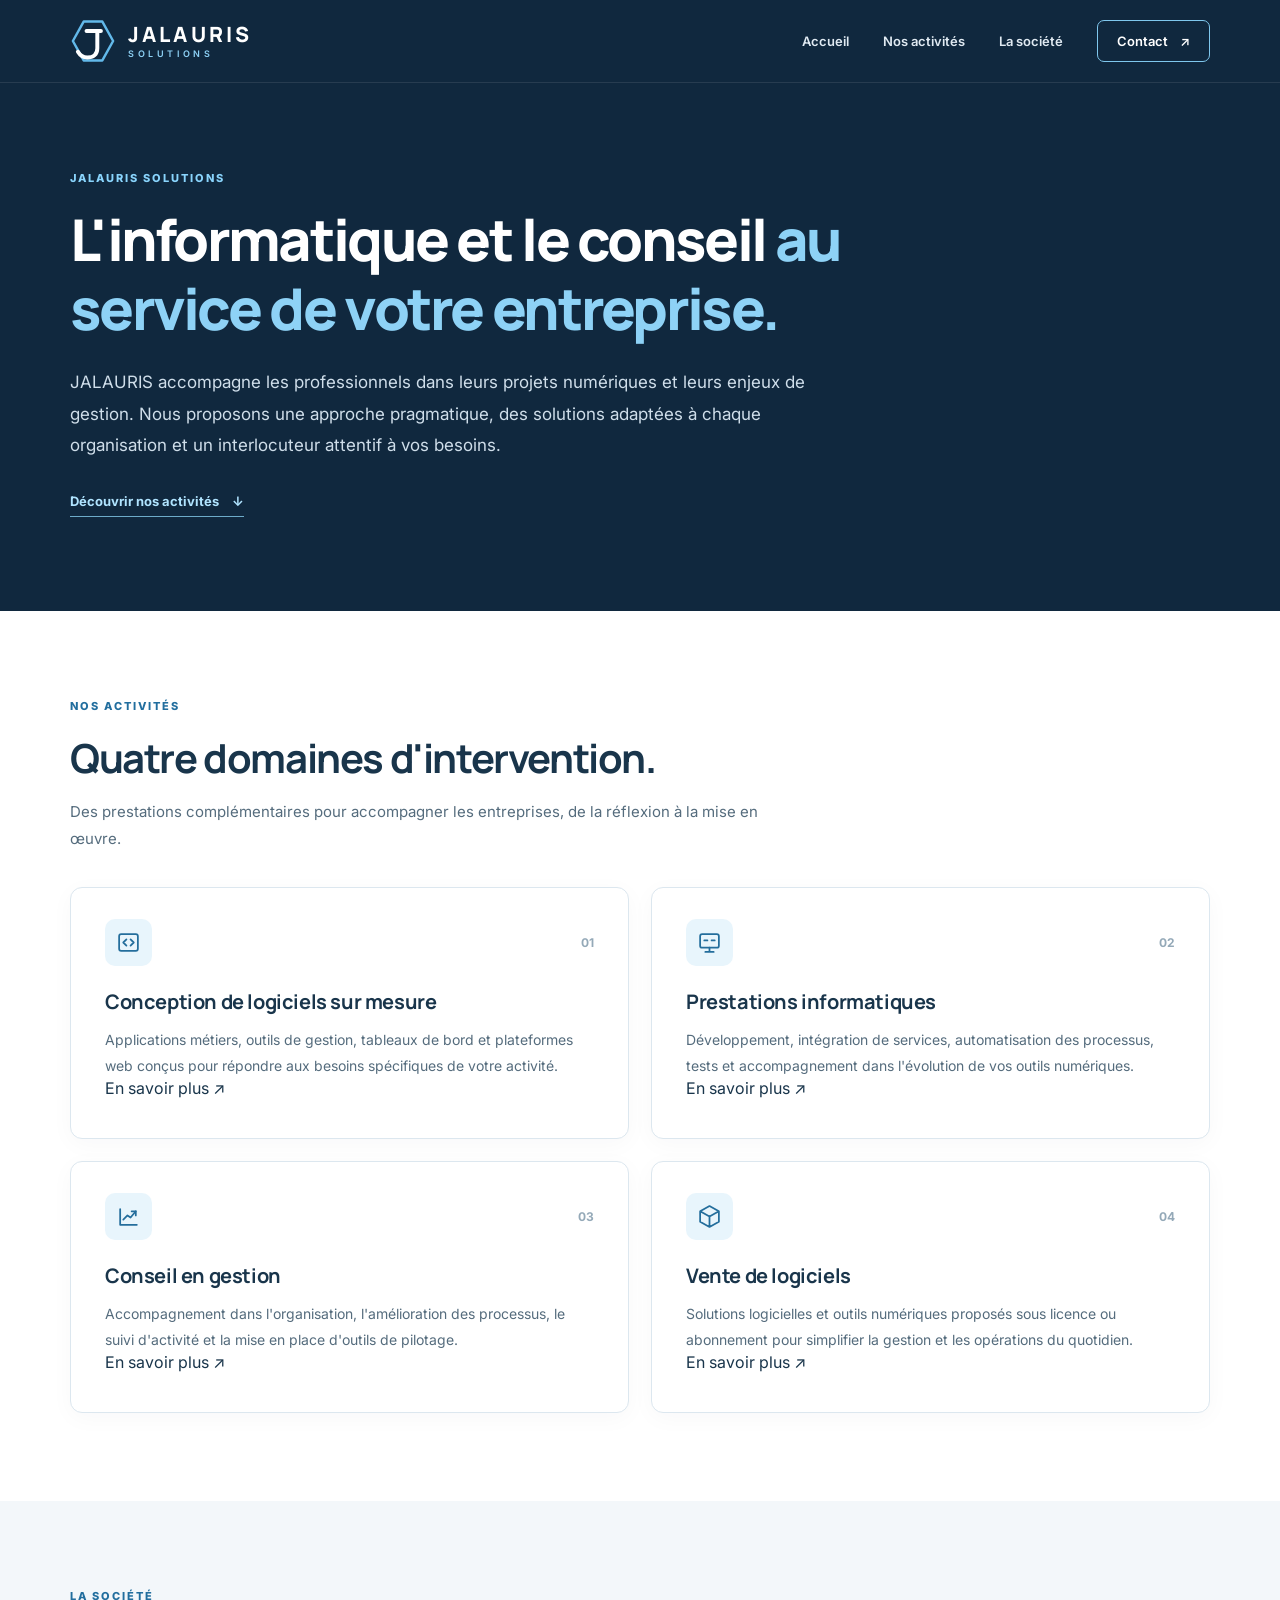
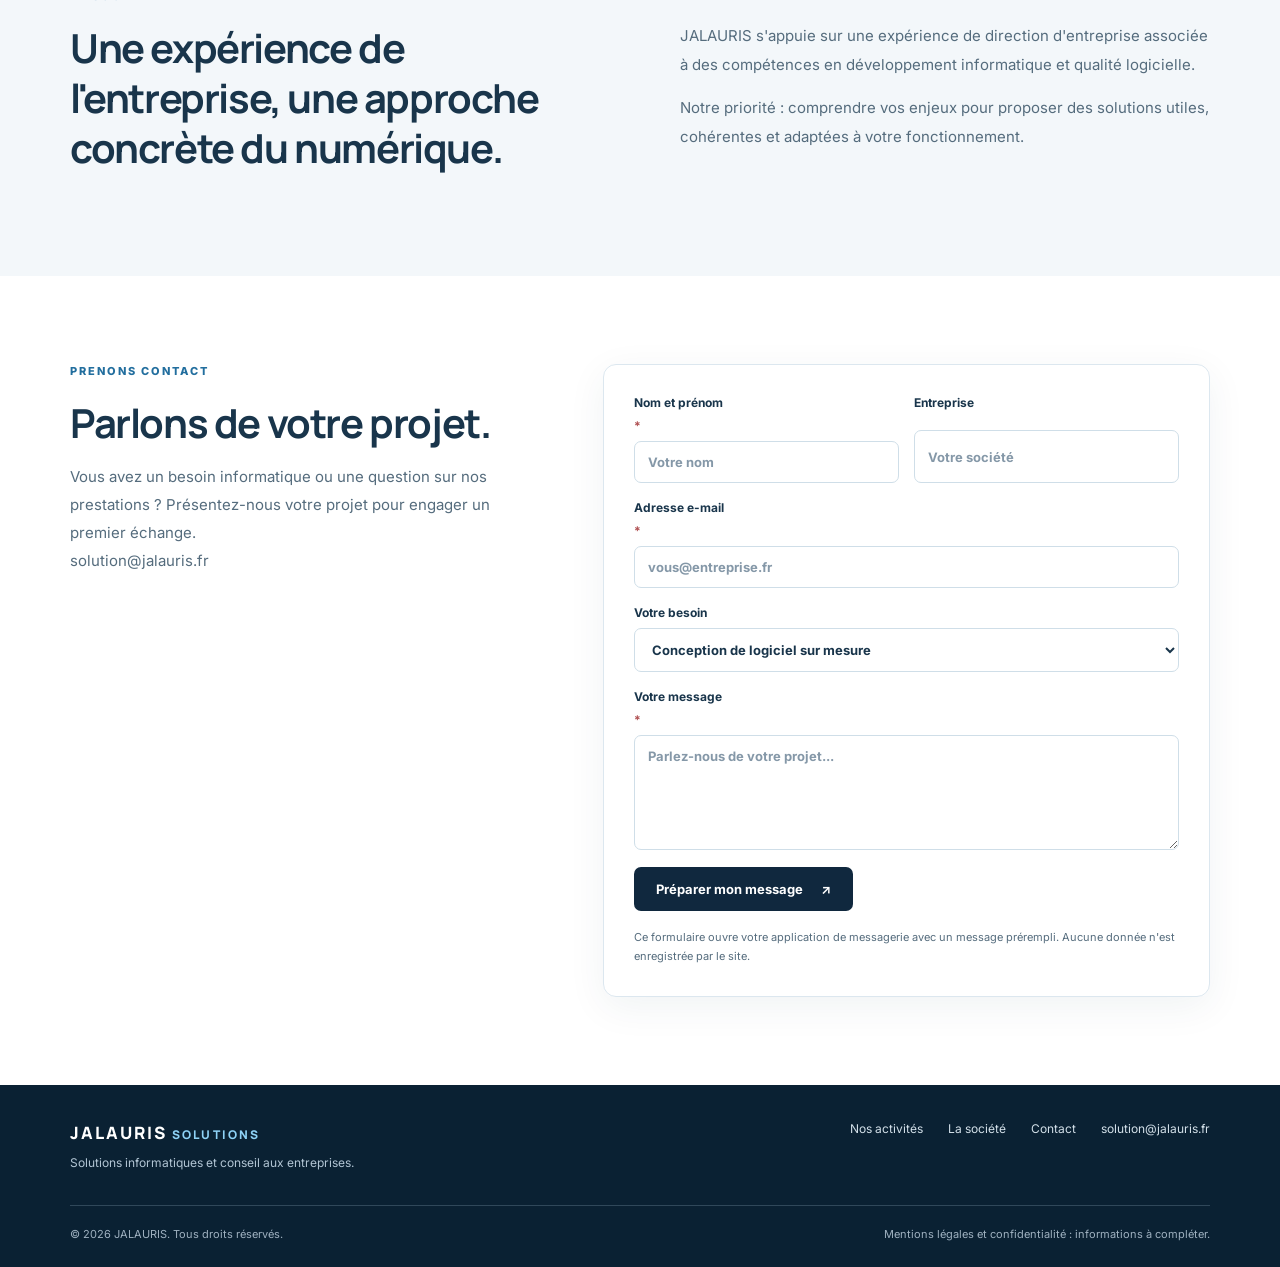
==== commit f5240071: "Relie les quatre activités et configure le contact professionnel" ====
--- a/index.html
+++ b/index.html
@@ -50,26 +50,26 @@
           <p>Des prestations complémentaires pour accompagner les entreprises, de la réflexion à la mise en œuvre.</p>
         </div>
         <div class="activity-grid">
-          <article class="activity-card">
+          <a class="activity-card activity-link" href="/logiciels-sur-mesure.html" aria-label="Découvrir : Conception de logiciels sur mesure">
             <div class="card-heading"><span class="card-icon" aria-hidden="true"><svg viewBox="0 0 24 24"><rect x="3" y="4" width="18" height="16" rx="2"/><path d="m10 9-3 3 3 3m4-6 3 3-3 3"/></svg></span><span class="card-index">01</span></div>
             <h3>Conception de logiciels sur mesure</h3>
             <p>Applications métiers, outils de gestion, tableaux de bord et plateformes web conçus pour répondre aux besoins spécifiques de votre activité.</p>
-          </article>
-          <article class="activity-card">
+          <span class="card-more">En savoir plus <span aria-hidden="true">↗</span></span></a>
+          <a class="activity-card activity-link" href="/prestations-informatiques.html" aria-label="Découvrir : Prestations informatiques">
             <div class="card-heading"><span class="card-icon" aria-hidden="true"><svg viewBox="0 0 24 24"><rect x="3" y="4" width="18" height="13" rx="2"/><path d="M8 21h8m-4-4v4m-5-11h3m4 0h3"/></svg></span><span class="card-index">02</span></div>
             <h3>Prestations informatiques</h3>
             <p>Développement, intégration de services, automatisation des processus, tests et accompagnement dans l'évolution de vos outils numériques.</p>
-          </article>
-          <article class="activity-card">
+          <span class="card-more">En savoir plus <span aria-hidden="true">↗</span></span></a>
+          <a class="activity-card activity-link" href="/conseil-en-gestion.html" aria-label="Découvrir : Conseil en gestion">
             <div class="card-heading"><span class="card-icon" aria-hidden="true"><svg viewBox="0 0 24 24"><path d="M4 20V5m0 15h16M7 15l4-4 3 2 5-6"/><path d="M15 7h4v4"/></svg></span><span class="card-index">03</span></div>
             <h3>Conseil en gestion</h3>
             <p>Accompagnement dans l'organisation, l'amélioration des processus, le suivi d'activité et la mise en place d'outils de pilotage.</p>
-          </article>
-          <article class="activity-card">
+          <span class="card-more">En savoir plus <span aria-hidden="true">↗</span></span></a>
+          <a class="activity-card activity-link" href="/vente-de-logiciels.html" aria-label="Découvrir : Vente de logiciels">
             <div class="card-heading"><span class="card-icon" aria-hidden="true"><svg viewBox="0 0 24 24"><path d="m12 2 9 5-9 5-9-5 9-5Zm-9 5v10l9 5 9-5V7M12 12v10"/></svg></span><span class="card-index">04</span></div>
             <h3>Vente de logiciels</h3>
             <p>Solutions logicielles et outils numériques proposés sous licence ou abonnement pour simplifier la gestion et les opérations du quotidien.</p>
-          </article>
+          <span class="card-more">En savoir plus <span aria-hidden="true">↗</span></span></a>
         </div>
       </div>
     </section>
@@ -90,7 +90,7 @@
         <div>
           <p class="eyebrow">PRENONS CONTACT</p>
           <h2 id="titre-contact">Parlons de votre projet.</h2>
-          <p>Vous avez un besoin informatique ou une question sur nos prestations ? Présentez-nous votre projet pour engager un premier échange.</p>
+          <p>Vous avez un besoin informatique ou une question sur nos prestations ? Présentez-nous votre projet pour engager un premier échange.<br><a class="email-link" href="mailto:solution@jalauris.fr">solution@jalauris.fr</a></p>
         </div>
         <form class="contact-form" id="contact-form">
           <div class="form-grid">
@@ -101,7 +101,7 @@
           <label>Votre besoin<select name="besoin"><option>Conception de logiciel sur mesure</option><option>Prestations informatiques</option><option>Conseil en gestion</option><option>Vente de logiciels</option><option>Autre demande</option></select></label>
           <label>Votre message <span>*</span><textarea name="message" rows="4" maxlength="4000" required placeholder="Parlez-nous de votre projet..."></textarea></label>
           <button class="button-primary" type="submit">Préparer mon message <span aria-hidden="true">↗</span></button>
-          <p class="form-note" id="form-helper">La messagerie s'ouvrira avec un message prérempli après configuration de l'adresse de contact. Aucun renseignement n'est enregistré sur ce site.</p>
+          <p class="form-note" id="form-helper">Ce formulaire ouvre votre application de messagerie avec un message prérempli. Aucune donnée n'est enregistrée par le site.</p>
         </form>
       </div>
     </section>
@@ -109,7 +109,7 @@
   <footer class="footer">
     <div class="container footer-main">
       <div><strong>JALAURIS <span>SOLUTIONS</span></strong><p>Solutions informatiques et conseil aux entreprises.</p></div>
-      <nav aria-label="Liens de pied de page"><a href="#activites">Nos activités</a><a href="#societe">La société</a><a href="#contact">Contact</a></nav>
+      <nav aria-label="Liens de pied de page"><a href="#activites">Nos activités</a><a href="#societe">La société</a><a href="#contact">Contact</a><a href="mailto:solution@jalauris.fr">solution@jalauris.fr</a></nav>
     </div>
     <div class="container footer-bottom"><span>© <span id="year"></span> JALAURIS. Tous droits réservés.</span><span>Mentions légales et confidentialité : informations à compléter.</span></div>
   </footer>
--- a/styles.css
+++ b/styles.css
@@ -1,24 +1,50 @@
-:root{--navy:#101f32;--navy2:#152b45;--gold:#d4b987;--gold-dark:#977847;--ink:#17263a;--muted:#647186;--line:#e3e8ef;--bg:#f7f9fc;--white:#fff;font-family:Inter,Arial,sans-serif;color:var(--ink);font-synthesis:none}*{box-sizing:border-box}html{scroll-behavior:smooth;scroll-padding-top:84px}body{margin:0;min-width:320px}button,input,textarea,select{font:inherit}button,a{-webkit-tap-highlight-color:transparent}a{text-decoration:none;color:inherit}a:focus-visible,button:focus-visible,input:focus-visible,textarea:focus-visible,select:focus-visible{outline:3px solid #65a5eb;outline-offset:3px}.container{width:min(1180px,calc(100% - 48px));margin:0 auto}.skip{position:absolute;top:-100px;left:15px;padding:12px;background:#fff;z-index:30}.skip:focus{top:15px}.site-header{background:var(--navy);color:#fff;position:relative;z-index:10;border-bottom:1px solid #ffffff19}.nav-wrap{height:82px;display:flex;align-items:center;justify-content:space-between;gap:20px}.brand{display:inline-flex;align-items:center;gap:13px;flex-shrink:0}.brand-mark{width:46px;height:46px;border:1px solid #b99c6c;border-radius:9px;color:var(--gold);display:grid;place-items:center;font-family:Manrope,sans-serif;font-weight:800;font-size:23px}.brand-mark svg{width:26px;height:26px}.brand-copy{display:flex;flex-direction:column;gap:3px}.brand-copy strong{font-family:Manrope;font-size:21px;letter-spacing:.17em;line-height:1}.brand-copy small{font-size:8px;letter-spacing:.21em;color:#c7d3df}.nav{display:flex;align-items:center;gap:31px;font-size:13px;font-weight:500}.nav>a:not(.nav-cta){color:#d1dae5;transition:color .2s}.nav>a:hover{color:var(--gold)}.nav-cta{padding:13px 19px;border:1px solid #c9ab7c;border-radius:6px;color:#f5e5ce}.nav-cta span{margin-left:6px}.menu-toggle{display:none}.hero{background:var(--navy);color:#fff;position:relative;overflow:hidden}.hero-grid{position:absolute;inset:0;pointer-events:none;opacity:.23;background-image:linear-gradient(#56718b24 1px,transparent 1px),linear-gradient(90deg,#56718b24 1px,transparent 1px);background-size:54px 54px;mask-image:linear-gradient(90deg,transparent 20%,black 100%)}.hero-layout{min-height:595px;padding:90px 0 78px;display:grid;grid-template-columns:1.03fr 1fr;align-items:center;gap:42px;position:relative}.eyebrow{font-size:11px;letter-spacing:.18em;font-weight:800;color:#a58557;margin:0 0 18px}.eyebrow.gold{color:var(--gold);display:flex;align-items:center;gap:12px}.eyebrow-line{height:1px;width:30px;background:var(--gold)}h1,h2,h3,p{margin-top:0}h1,h2,h3{font-family:Manrope,Arial,sans-serif}h1{font-weight:800;font-size:clamp(39px,4.15vw,64px);line-height:1.14;letter-spacing:-.055em;margin-bottom:23px}h1 em{font-style:normal;color:var(--gold)}.hero-lead{font-size:16px;line-height:1.8;color:#c6d1de;max-width:540px;margin-bottom:29px}.hero-actions{display:flex;gap:12px;flex-wrap:wrap}.button{min-height:48px;display:inline-flex;align-items:center;justify-content:center;gap:16px;padding:13px 19px;font-size:13px;font-weight:700;border-radius:6px;transition:transform .2s,background .2s;border:1px solid transparent;cursor:pointer}.button:hover{transform:translateY(-2px)}.button-gold{background:var(--gold);color:#17243b}.button-gold:hover{background:#e4cda7}.button-outline{border-color:#65758a;color:#e6edf5}.button-outline:hover{background:#ffffff12}.button-dark{background:var(--navy);color:#fff}.button-dark:hover{background:#294462}.hero-proof{display:flex;gap:10px;align-items:center;font-size:12px;color:#9caec1;margin-top:38px}.proof-dot{width:7px;height:7px;border-radius:50%;background:var(--gold)}.hero-visual{position:relative;min-width:0}.visual-glow{position:absolute;width:430px;height:330px;border-radius:50%;background:#3274b24a;filter:blur(100px);left:5%;top:8%}.mock-panel{position:relative;background:#172c45;border:1px solid #37526c;border-radius:13px;padding:20px;box-shadow:0 33px 90px #0007;transform:perspective(1000px) rotateY(-5deg) rotateX(3deg)}.mock-top{display:flex;justify-content:space-between;align-items:center;border-bottom:1px solid #35506c;padding-bottom:16px;margin-bottom:22px}.mock-logo{font-weight:700;font-size:12px;color:#e6eff7}.mock-logo i{width:9px;height:9px;display:inline-block;background:var(--gold);border-radius:2px;margin-right:8px}.mock-pills{display:flex;gap:6px}.mock-pills span{width:7px;height:7px;background:#45637e;border-radius:50%}.mock-label{color:#91a5ba;font-size:9px;letter-spacing:.15em;margin-bottom:7px}.mock-heading{color:#f0f5fa;font-weight:700;font-size:17px;margin-bottom:21px}.metric-row{display:grid;grid-template-columns:repeat(3,minmax(0,1fr));gap:9px}.metric{background:#1d3753;border:1px solid #395671;padding:13px 10px;border-radius:7px;min-width:0}.metric small{font-size:8px;color:#9db0c2;letter-spacing:.06em;display:block}.metric strong{display:block;color:#f3f7fb;font-size:clamp(16px,2vw,25px);margin:8px 0 5px}.metric span{font-size:8px;color:#91b6d4}.mock-chart{border:1px solid #38516a;border-radius:7px;margin-top:12px;padding:14px 14px 11px;background:#172e49}.chart-head{display:flex;justify-content:space-between;gap:10px;font-size:10px;color:#d7e1ea}.chart-head span:last-child{color:#829ab1}.mock-chart svg{width:100%;height:145px;margin-top:15px}.axis{display:flex;justify-content:space-between;font-size:8px;color:#7e96ac}.float-card{position:absolute;right:-17px;bottom:-26px;background:#fff;color:#26354b;padding:13px 15px;border-radius:8px;display:flex;align-items:center;gap:10px;box-shadow:0 16px 35px #0004;font-size:11px;font-weight:700}.float-card .check{width:26px;height:26px;border-radius:50%;display:grid;place-items:center;background:#def3eb;color:#268666}.float-card small{display:block;font-size:9px;font-weight:400;color:#82909e;margin-top:3px}.hero-bottom{border-top:1px solid #34465b;padding:21px 0;display:flex;justify-content:space-around;align-items:center;gap:20px;color:#a7b5c5;font-size:10px;font-weight:700;letter-spacing:.17em}.hero-bottom i{width:4px;height:4px;background:var(--gold);border-radius:50%}.section{padding:105px 0}.section-heading{display:flex;justify-content:space-between;gap:50px;align-items:end;margin-bottom:38px}.section-heading>p{max-width:345px;font-size:14px;line-height:1.9;color:var(--muted);margin:0 0 6px}h2{font-size:clamp(30px,3.3vw,45px);letter-spacing:-.045em;line-height:1.22;margin-bottom:0}h2 span{color:#6385aa}.section-services{background:#fff}.service-grid{display:grid;grid-template-columns:repeat(4,minmax(0,1fr));gap:16px}.service-card{min-height:315px;background:#fbfcfe;border:1px solid var(--line);border-radius:11px;padding:27px 23px;display:flex;flex-direction:column;position:relative;transition:transform .2s,box-shadow .2s}.service-card:hover{transform:translateY(-5px);box-shadow:0 12px 32px #1530470f}.service-icon{height:50px;width:50px;display:grid;place-items:center;border-radius:10px;background:#eaf0f7;color:#305b85;font-size:25px;font-weight:700;margin-bottom:29px}.service-num{position:absolute;top:29px;right:25px;font-size:11px;color:#99a5b5}.service-card h3{font-size:16px;line-height:1.35;margin:0 0 11px}.service-card p{font-size:12px;line-height:1.85;color:var(--muted);margin-bottom:18px}.service-tag{margin-top:auto;font-size:10px;color:#8c754e;font-weight:700}.method{background:#f4f7fa}.method-layout{display:grid;grid-template-columns:1fr 1fr;gap:100px;align-items:center}.method-intro{color:var(--muted);font-size:15px;line-height:1.9;margin:27px 0}.text-link{color:#365c84;font-size:13px;font-weight:700;border-bottom:1px solid #9db5c9;padding-bottom:6px}.steps{list-style:none;padding:0;margin:0}.steps li{display:flex;align-items:flex-start;gap:25px;border-bottom:1px solid #dce4ed;padding:21px 0}.steps li:last-child{border-bottom:0}.steps li>span{color:#ad9167;font:800 15px Manrope;min-width:30px}.steps h3{font-size:16px;margin:0 0 6px}.steps p{font-size:12px;line-height:1.7;color:var(--muted);margin:0}.projects{background:#fff}.project-grid{display:grid;grid-template-columns:repeat(2,1fr);gap:22px}.project-card{border:1px solid var(--line);border-radius:12px;overflow:hidden}.project-art{height:235px;position:relative;overflow:hidden;padding:25px;color:#bdd5e8;font-size:10px;font-weight:700;letter-spacing:.15em}.art-dashboard{background:radial-gradient(circle at 83% 60%,#447ca3aa,transparent 42%),linear-gradient(140deg,#172c45,#1b4667)}.art-bars{position:absolute;bottom:30px;left:35px;right:35px;height:135px;display:flex;gap:14px;align-items:end;border-bottom:1px solid #7593ac}.art-bars i{flex:1;background:linear-gradient(#91c5e7,#365d82);border-radius:4px 4px 0 0}.art-bars i:nth-child(1){height:40%}.art-bars i:nth-child(2){height:60%}.art-bars i:nth-child(3){height:46%}.art-bars i:nth-child(4){height:75%}.art-bars i:nth-child(5){height:68%}.art-bars i:nth-child(6){height:86%}.art-bars i:nth-child(7){height:100%}.art-queue{background:radial-gradient(circle at 90% 0%,#2d719d99,transparent 45%),linear-gradient(140deg,#152940,#254964)}.queue-lines{max-width:300px;margin:18px auto 0;display:grid;gap:8px}.queue-lines div{display:flex;align-items:center;gap:18px;background:#ffffff15;border:1px solid #ffffff25;border-radius:5px;padding:10px 15px}.queue-lines b{color:#d4b987}.queue-lines i{height:6px;background:#779cb7;border-radius:8px;flex:1}.queue-lines em{font-style:normal;font-size:15px;color:#d4b987}.project-body{padding:25px}.project-body small{color:#9b7f54;letter-spacing:.1em;font-size:10px;font-weight:800}.project-body h3{margin:12px 0 9px;font-size:19px}.project-body p{color:var(--muted);font-size:13px;line-height:1.8;margin:0}.about{background:var(--navy);color:#fff}.about-layout{display:grid;grid-template-columns:.7fr 1.3fr;align-items:center;gap:90px}.about-mark{min-height:360px;border:1px solid #445a71;background:radial-gradient(circle at 60% 30%,#335579,transparent 60%);border-radius:11px;display:flex;align-items:center;justify-content:center;flex-direction:column;gap:20px}.about-mark>span{font-family:Manrope;font-size:142px;line-height:1;color:var(--gold);font-weight:800;letter-spacing:-.14em}.about-mark small{font-size:10px;text-align:center;line-height:1.8;letter-spacing:.14em;color:#aabccd}.about h2 span{color:var(--gold)}.about p:not(.eyebrow){font-size:14px;line-height:1.95;color:#bfccda}.about h2{margin-bottom:25px}.about .button{margin-top:14px}.contact{background:#f7f9fb}.contact-layout{display:grid;grid-template-columns:.9fr 1.1fr;gap:100px;align-items:start}.contact h2{margin-bottom:22px}.contact p:not(.eyebrow){color:var(--muted);font-size:14px;line-height:1.9}.contact-note{font-size:12px;color:#8e754f;font-weight:700;margin-top:36px;line-height:1.7}.contact-form{padding:30px;background:#fff;border:1px solid var(--line);border-radius:12px;box-shadow:0 12px 45px #1b3c5510;display:grid;gap:17px}.contact-form label{font-size:12px;font-weight:700;display:grid;gap:8px}.contact-form label span{color:#ba6d64}.field-row{display:grid;grid-template-columns:repeat(2,minmax(0,1fr));gap:15px}input,select,textarea{width:100%;padding:13px 12px;border:1px solid #d7e0e9;background:#fff;color:var(--ink);border-radius:6px;font-size:13px;min-width:0}textarea{resize:vertical;min-height:125px}input::placeholder,textarea::placeholder{color:#9ca7b5}.contact-form .button{justify-self:start}.form-helper{font-size:10px!important;line-height:1.7!important;margin:0}.footer{background:#0b1828;color:#fff;padding-top:55px}.footer-main{display:grid;grid-template-columns:2fr 1fr 1fr;gap:50px;padding-bottom:50px}.footer-main p{font-size:12px;color:#9caec0;line-height:1.8;max-width:270px;margin:19px 0 0}.footer-main h3{font-size:12px;margin:0 0 17px}.footer-main>div:not(:first-child){display:flex;flex-direction:column;align-items:start;gap:11px}.footer-main>div:not(:first-child) a{color:#aebccc;font-size:12px}.footer-main>div:not(:first-child) a:hover{color:var(--gold)}.footer-main>div:not(:first-child) p{margin:0}.footer-end{border-top:1px solid #28394d;display:flex;justify-content:space-between;gap:20px;padding:20px 0 27px;color:#8293a6;font-size:10px;line-height:1.7}@media(max-width:1040px){.nav{gap:17px}.hero-layout{gap:25px}.metric-row{gap:5px}.metric{padding:10px 7px}.service-grid{grid-template-columns:repeat(2,1fr)}.service-card{min-height:260px}.method-layout,.contact-layout{gap:50px}}@media(max-width:760px){.container{width:min(100% - 36px,560px)}.nav-wrap{height:72px}.brand-copy strong{font-size:18px}.brand-copy small{font-size:7px}.brand-mark{width:40px;height:40px}.menu-toggle{width:42px;height:42px;background:none;border:1px solid #53647a;border-radius:7px;display:grid;align-content:center;justify-items:center;gap:5px;cursor:pointer}.menu-toggle span{width:18px;height:2px;background:#fff}.nav{display:none;position:absolute;top:72px;left:0;right:0;background:#13273d;box-shadow:0 20px 20px #0003;padding:22px 18px;flex-direction:column;align-items:stretch;gap:0}.nav.open{display:flex}.nav a{padding:14px 10px}.nav .nav-cta{margin-top:10px;text-align:center}.hero-layout{grid-template-columns:1fr;padding:60px 0 58px;gap:48px}.hero h1{font-size:clamp(36px,9vw,54px)}.hero-visual{margin-right:12px}.mock-panel{transform:none}.hero-proof{margin-top:25px}.hero-bottom{flex-wrap:wrap;font-size:9px;justify-content:center;gap:11px}.hero-bottom i:last-of-type{display:none}.section{padding:70px 0}.section-heading{display:block}.section-heading>p{margin-top:18px}.service-grid,.project-grid,.method-layout,.about-layout,.contact-layout{grid-template-columns:1fr}.method-layout,.about-layout,.contact-layout{gap:38px}.about-mark{min-height:240px}.about-mark>span{font-size:100px}.about{padding:65px 0}.footer-main{grid-template-columns:1fr 1fr;gap:35px}.footer-main>div:first-child{grid-column:1/-1}.footer-end{flex-direction:column;gap:5px}}@media(max-width:430px){.hero-actions{flex-direction:column}.button{width:100%}.hero-proof{font-size:11px}.metric strong{font-size:17px}.metric small{font-size:7px}.metric span{font-size:7px}.mock-panel{padding:12px}.mock-chart svg{height:100px}.float-card{right:-10px;bottom:-19px}.service-grid{grid-template-columns:1fr}.service-card{min-height:230px}.field-row{grid-template-columns:1fr}.contact-form{padding:20px}.footer-main{grid-template-columns:1fr 1fr}}@media(prefers-reduced-motion:reduce){html{scroll-behavior:auto}*,*:before,*:after{transition:none!important;animation:none!important}}
-
-/* JALAURIS — identité graphique bleu nuit / bleu lumineux (V2) */
-:root{--navy:#10283e;--navy2:#16415d;--gold:#62b9ea;--gold-dark:#24628c;--ink:#123047;--muted:#52677a;--line:#dbe5ee;--bg:#eef4f8;--white:#fff}
-body{background:var(--white)}::selection{background:#b4e2fb;color:#10283e}
-.site-header{position:sticky;top:0;background:#10283ef5;backdrop-filter:blur(16px);-webkit-backdrop-filter:blur(16px);border-bottom:1px solid #ffffff1b;box-shadow:0 8px 28px #061d3214}
-.nav-wrap{height:86px}.brand{gap:12px}.brand-mark{width:51px;height:51px;border:0;border-radius:0;color:#62b9ea;background:transparent}.brand-mark svg{width:49px;height:49px;display:block}.brand-copy strong{letter-spacing:.14em;font-size:22px}.brand-copy small{letter-spacing:.40em;color:#7fc8f0;font-size:9px;font-weight:600}
-.nav>a:not(.nav-cta):hover,.footer-main>div:not(:first-child) a:hover{color:#93d6f8}.nav-cta{border:1px solid #63b9e9;color:#e8f7ff;border-radius:8px}.nav-cta:hover{background:#62b9ea1d}
-.hero{background:radial-gradient(circle at 78% 32%,#1f5275 0%,transparent 43%),linear-gradient(125deg,#0c2235,#10283e 62%,#123b55)}
-.hero-grid{opacity:.33;background-size:52px 52px;mask-image:linear-gradient(90deg,transparent 9%,black 100%)}
-.hero-layout{min-height:650px;padding:94px 0 92px;gap:62px}.eyebrow,.eyebrow.accent{color:#2876a6}.eyebrow.accent{display:flex;align-items:center;gap:12px;color:#8bd4fb}.eyebrow-line{background:#62b9ea}
-h1{letter-spacing:-.055em;font-size:clamp(40px,4.45vw,66px);line-height:1.11}h1 em{color:#8fd8ff}.hero-lead{color:#cadce9}
-.button{border-radius:9px;min-height:50px;box-shadow:0 6px 16px #0b283a0b}.button-accent{background:#62b9ea;color:#09273e}.button-accent:hover{background:#98daf9}.button-outline{border-color:#7897ac}.button-outline:hover{background:#ffffff17}.button-dark{background:#123a56}.button-dark:hover{background:#1b587d}
-.proof-dot,.hero-bottom i{background:#62b9ea}.hero-bottom{color:#b7cfe0;border-color:#ffffff30}
-.mock-panel{background:#142f47;border-color:#42667e;border-radius:17px;box-shadow:0 35px 85px #0615229e}.mock-logo i{background:#62b9ea}.metric{background:#1e405b}.mock-chart{background:#14314b}.visual-glow{background:#3d9ad44b}.float-card{border:1px solid #d8ebf5;border-radius:12px}
-.section{padding:100px 0}.section-heading{margin-bottom:42px}h2 span{color:#377eac}.section-services{background:#fff}
-.service-card{border-radius:16px;background:linear-gradient(145deg,#fff,#f8fbfd);padding:30px 25px;box-shadow:0 6px 20px #123a5508;transition:transform .25s,box-shadow .25s,border-color .25s}.service-card:hover{transform:translateY(-6px);border-color:#9bd5f3;box-shadow:0 24px 45px #103a5817}.service-icon{background:#e4f4fd;color:#236c99;border-radius:13px;font-family:Manrope,sans-serif}.service-tag,.project-body small{color:#2779a8}.method{background:#eef4f8}.method-intro{color:#536a7b}.steps li>span{color:#287eaf}.text-link{color:#226995;border-color:#7db8d6}
-.project-card{border-radius:17px;box-shadow:0 7px 24px #123a5509;transition:transform .25s,box-shadow .25s}.project-card:hover{transform:translateY(-4px);box-shadow:0 20px 40px #123a5518}.project-art{height:255px}.queue-lines b,.queue-lines em{color:#7dd0fa}
-.about{background:linear-gradient(130deg,#0e273b,#174561)}.about-mark{border-radius:18px;border-color:#5b8aab;background:radial-gradient(circle at 50% 45%,#2c6a90,transparent 67%),#153951}.about-monogram{font-family:Georgia,serif!important;font-weight:700!important;font-size:155px!important;color:#8bd4fb!important;letter-spacing:-.06em!important}.about h2 span{color:#8bd4fb}.about p:not(.eyebrow){color:#d2e1ec}
-.contact{background:#f0f5f9}.contact-note{color:#226e9c}.contact-form{border-radius:17px;box-shadow:0 18px 45px #123a5510}.contact-form input,.contact-form select,.contact-form textarea{border-radius:9px}.contact-form input:focus,.contact-form select:focus,.contact-form textarea:focus{border-color:#49a7dc}.footer{background:#081d2e}.footer .brand-mark svg{width:45px;height:45px}.footer-end{border-color:#2c465b}
-@media(max-width:1040px){.hero-layout{gap:28px}.nav{gap:18px}.nav-wrap{height:80px}}
-@media(max-width:760px){.nav-wrap{height:72px}.brand-mark,.brand-mark svg{width:43px;height:43px}.brand-copy strong{font-size:18px}.brand-copy small{font-size:7px}.menu-toggle{border-color:#5d8aa9;border-radius:10px}.menu-toggle span{background:#d6effc}.nav{top:72px;background:#102b42;box-shadow:0 20px 38px #05172680}.hero-layout{padding:65px 0 65px;gap:52px;min-height:unset}.hero-visual{margin-right:8px}.hero-proof{margin-top:30px}.section{padding:72px 0}.service-card{min-height:265px}.project-art{height:220px}}
-@media(max-width:430px){.brand-copy strong{font-size:16px}.brand-copy small{letter-spacing:.31em}.mock-panel{padding:13px}.mock-chart{padding:10px}.hero-bottom{column-gap:9px}.float-card{right:-7px}.service-card{min-height:230px}}
-@media(prefers-reduced-motion:reduce){.service-card:hover,.project-card:hover,.button:hover{transform:none}}
+:root{--navy:#10283e;--blue:#62b9ea;--blue-dark:#226e9e;--text:#19354b;--muted:#556c7d;--border:#dce7ef;--light:#f3f7fa;--white:#fff;font-family:Inter,Arial,sans-serif;color:var(--text);font-synthesis:none}
+*{box-sizing:border-box}
+html{scroll-behavior:smooth;scroll-padding-top:100px}
+body{margin:0;min-width:320px;background:var(--white)}
+button,input,select,textarea{font:inherit}a{text-decoration:none;color:inherit}
+a:focus-visible,button:focus-visible,input:focus-visible,select:focus-visible,textarea:focus-visible{outline:3px solid #329bd3;outline-offset:3px}
+.container{width:min(1140px,calc(100% - 48px));margin:auto}
+.skip-link{position:absolute;left:16px;top:-100px;background:#fff;color:#10283e;padding:12px;z-index:30}.skip-link:focus{top:10px}
+.site-header{background:var(--navy);color:#fff;position:sticky;top:0;z-index:20;border-bottom:1px solid #ffffff18}
+.header-inner{min-height:82px;display:flex;align-items:center;justify-content:space-between;gap:28px}
+.brand{display:flex;align-items:center;gap:12px;flex-shrink:0}.brand-icon{width:46px;height:46px;display:grid;place-items:center;color:var(--blue)}.brand-icon svg{width:100%;height:100%}
+.brand-name{display:flex;flex-direction:column;gap:4px}.brand-name strong{font:800 21px/1 Manrope,Arial,sans-serif;letter-spacing:.15em}.brand-name small{font:600 9px/1 Inter,sans-serif;letter-spacing:.4em;color:#8ed2f6}
+.navigation{display:flex;align-items:center;gap:34px;font-size:13px;font-weight:600}.navigation a{color:#e0eaf2;transition:color .2s}.navigation a:hover{color:#8ed2f6}
+.navigation .nav-contact{border:1px solid #7fc7ed;border-radius:7px;padding:12px 19px;color:#fff}.navigation .nav-contact:hover{background:#62b9ea19}.nav-contact span{margin-left:9px}.menu-toggle{display:none}
+.intro{background:var(--navy);color:#fff}
+.intro-inner{padding:88px 0 94px;max-width:1140px}.eyebrow{font-size:11px;font-weight:800;letter-spacing:.18em;color:var(--blue-dark);margin:0 0 20px}
+.intro .eyebrow{color:#89d4fc}h1,h2,h3,p{margin-top:0}h1,h2,h3{font-family:Manrope,Arial,sans-serif}
+h1{font-size:clamp(36px,4.5vw,59px);line-height:1.19;letter-spacing:-.047em;font-weight:800;max-width:890px;margin:0 0 25px}
+h1 span{color:#8ed2f6}.intro-lead{font-size:clamp(15px,1.5vw,17px);line-height:1.85;max-width:770px;color:#cfdeea;margin:0 0 29px}
+.text-action{color:#b0e4ff;font-size:13px;font-weight:700;display:inline-flex;align-items:center;gap:13px;padding-bottom:7px;border-bottom:1px solid #6dabc9}.text-action:hover{color:#fff}
+.section{padding:88px 0}.section-intro{margin-bottom:35px;max-width:710px}h2{font-size:clamp(28px,3.2vw,40px);letter-spacing:-.035em;line-height:1.25;margin-bottom:15px}.section-intro>p:last-child{font-size:15px;line-height:1.8;color:var(--muted);margin:0}
+.activity-grid{display:grid;grid-template-columns:repeat(2,minmax(0,1fr));gap:22px}
+.activity-card{background:#fff;border:1px solid var(--border);border-radius:12px;padding:31px 34px 34px;min-height:252px;box-shadow:0 5px 23px #0f2e4308;transition:border-color .2s,box-shadow .2s,transform .2s}
+.activity-card:hover{border-color:#9acdea;box-shadow:0 15px 36px #0f2e4313;transform:translateY(-3px)}
+.card-heading{display:flex;align-items:center;justify-content:space-between;margin-bottom:22px}.card-icon{width:47px;height:47px;border-radius:10px;display:grid;place-items:center;background:#e8f5fc;color:#246e9c}
+.card-icon svg{width:25px;height:25px;fill:none;stroke:currentColor;stroke-width:1.7;stroke-linejoin:round;stroke-linecap:round}
+.card-index{font-size:12px;font-weight:700;color:#94a9b8}.activity-card h3{font-size:20px;line-height:1.35;letter-spacing:-.02em;margin-bottom:12px}
+.activity-card p{color:var(--muted);font-size:14px;line-height:1.8;margin:0}
+.company{background:var(--light)}.company-inner{display:grid;grid-template-columns:1fr 1fr;gap:80px;align-items:start}.company-inner h2{max-width:520px}
+.company-copy{padding-top:33px}.company-copy p{font-size:15px;line-height:1.9;color:var(--muted);margin-bottom:15px}
+.contact{background:#fff}.contact-inner{display:grid;grid-template-columns:.85fr 1.15fr;gap:84px;align-items:start}
+.contact-inner>div>p:last-child{max-width:420px;font-size:15px;line-height:1.85;color:var(--muted)}
+.contact-form{padding:30px;border-radius:13px;border:1px solid var(--border);box-shadow:0 10px 38px #103a5410;display:grid;gap:17px}
+.contact-form label{display:grid;gap:8px;font-size:12px;font-weight:700}.contact-form label span{color:#af4f51}
+.form-grid{display:grid;grid-template-columns:1fr 1fr;gap:15px}
+input,select,textarea{width:100%;min-width:0;border:1px solid #cfdee8;background:#fff;color:var(--text);border-radius:7px;padding:12px 13px;font-size:13px}textarea{resize:vertical;min-height:115px}input::placeholder,textarea::placeholder{color:#8598a8}
+.button-primary{background:var(--navy);color:#fff;border:0;border-radius:7px;padding:14px 22px;cursor:pointer;justify-self:start;font-size:13px;font-weight:700;display:flex;align-items:center;gap:18px}.button-primary:hover{background:#205173}
+.form-note{font-size:11px;line-height:1.7;color:var(--muted);margin:0}
+.footer{background:#0a2133;color:#fff;padding-top:36px}.footer-main{display:flex;justify-content:space-between;gap:30px;align-items:start;padding-bottom:35px}
+.footer-main strong{font:800 17px Manrope,sans-serif;letter-spacing:.12em}.footer-main strong span{font-size:12px;color:#8ed2f6}.footer-main p{font-size:12px;color:#b2c5d4;margin:11px 0 0}
+.footer-main nav{display:flex;gap:25px;flex-wrap:wrap;font-size:12px;color:#d3e0e9}.footer-main nav a:hover{color:#8ed2f6}
+.footer-bottom{border-top:1px solid #30485a;padding:20px 0 25px;display:flex;justify-content:space-between;gap:20px;color:#9fb1c0;font-size:11px;line-height:1.5}
+@media(max-width:900px){.navigation{gap:18px}.contact-inner{gap:40px}.company-inner{gap:40px}}
+@media(max-width:700px){.container{width:min(100% - 36px,560px)}.header-inner{min-height:72px}.brand-icon{width:42px;height:42px}.brand-name strong{font-size:18px}.brand-name small{font-size:8px}
+.menu-toggle{width:42px;height:42px;border:1px solid #688ca5;border-radius:8px;background:transparent;display:grid;place-content:center;gap:5px;cursor:pointer}.menu-toggle span{display:block;width:19px;height:2px;background:#fff}
+.navigation{display:none;position:absolute;top:72px;left:0;right:0;background:var(--navy);box-shadow:0 20px 24px #0617254d;padding:14px 18px 22px;flex-direction:column;align-items:stretch;gap:0}.navigation.open{display:flex}.navigation a{padding:13px 6px}.navigation .nav-contact{margin-top:9px;text-align:center}
+.intro-inner{padding:64px 0 70px}.section{padding:65px 0}.activity-grid,.company-inner,.contact-inner{grid-template-columns:1fr;gap:16px}.company-inner,.contact-inner{gap:20px}.company-copy{padding-top:0}.activity-card{min-height:unset;padding:26px}.section-intro{margin-bottom:25px}.footer-main{flex-direction:column}.footer-bottom{flex-direction:column;gap:8px}
+}
+@media(max-width:420px){h1{font-size:34px}.activity-card h3{font-size:18px}.form-grid{grid-template-columns:1fr}.contact-form{padding:20px}.footer-main nav{gap:16px}}
+@media(prefers-reduced-motion:reduce){html{scroll-behavior:auto}*,*:before,*:after{transition:none!important;animation:none!important}}
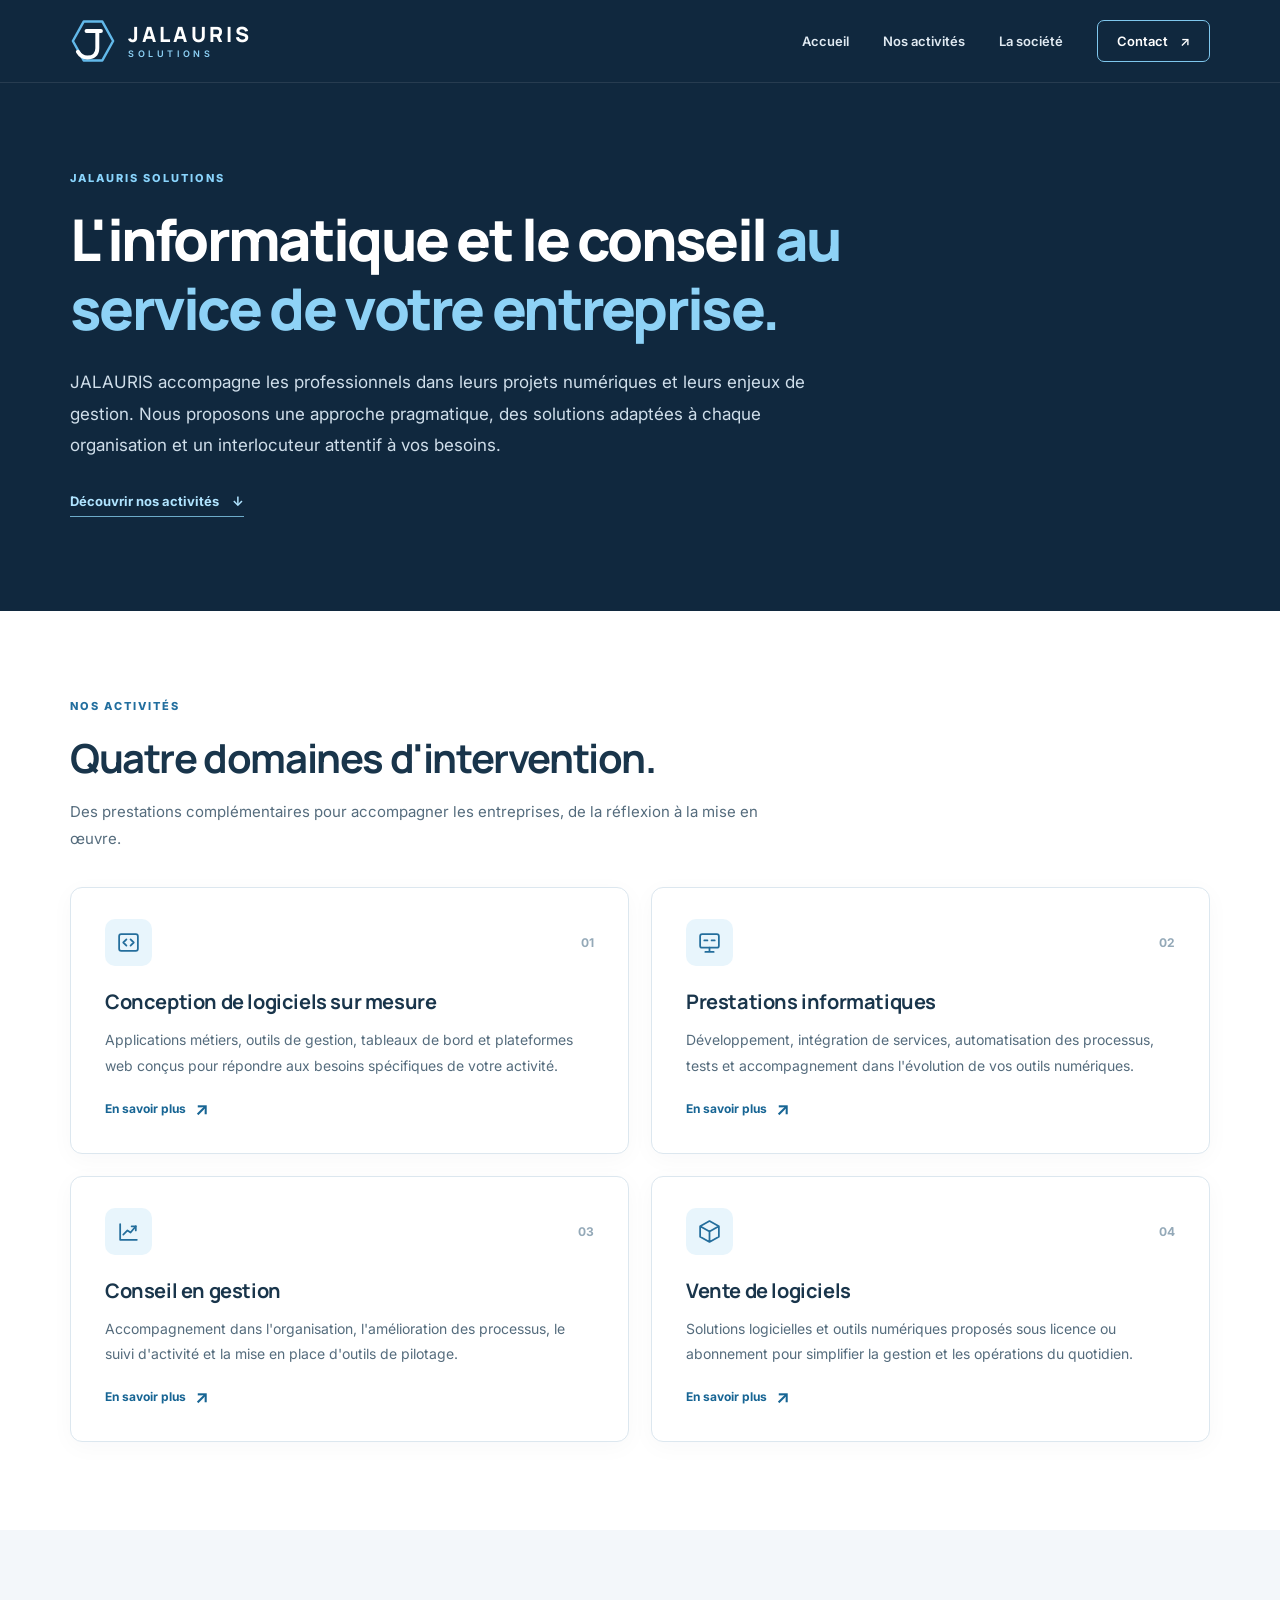
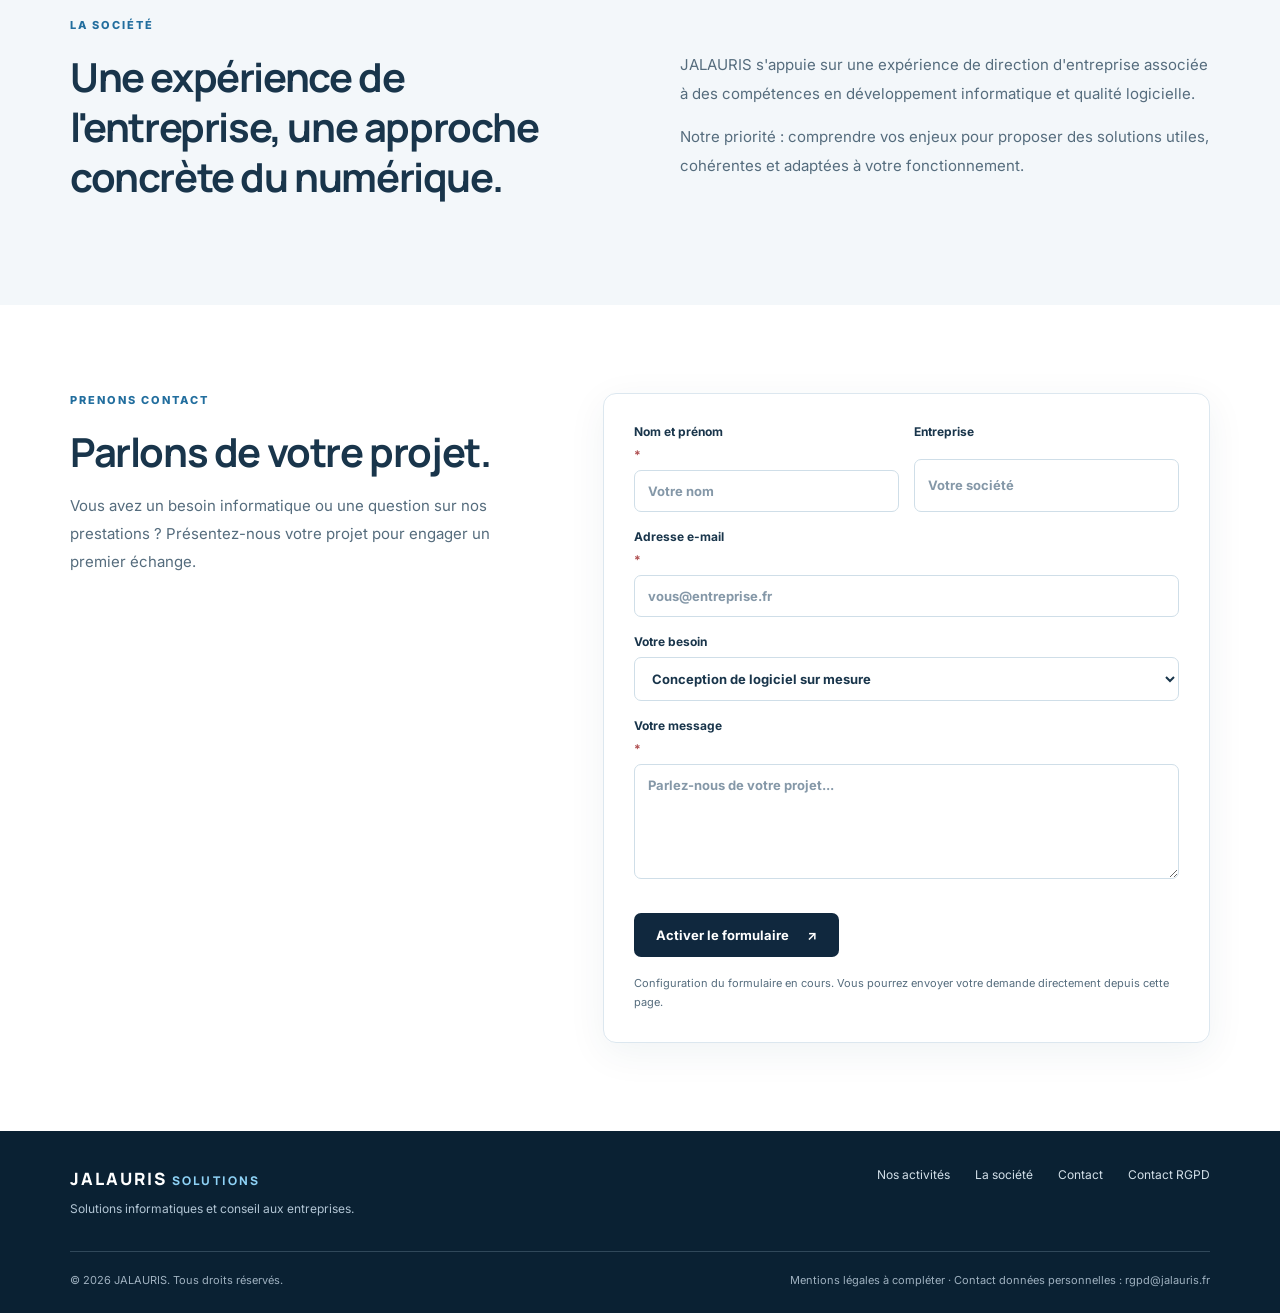
==== commit 9c7db72a: "Sécurise formulaire et retire adresse commerciale publique" ====
--- a/index.html
+++ b/index.html
@@ -12,6 +12,7 @@
   <link rel="icon" href="/favicon.ico?v=4" type="image/x-icon" sizes="32x32">
   <link rel="shortcut icon" href="/favicon.ico?v=4" type="image/x-icon">
   <link rel="stylesheet" href="styles.css">
+  <script src="https://challenges.cloudflare.com/turnstile/v0/api.js?render=explicit" async defer></script>
   <script src="script.js" defer></script>
 </head>
 <body>
@@ -90,7 +91,7 @@
         <div>
           <p class="eyebrow">PRENONS CONTACT</p>
           <h2 id="titre-contact">Parlons de votre projet.</h2>
-          <p>Vous avez un besoin informatique ou une question sur nos prestations ? Présentez-nous votre projet pour engager un premier échange.<br><a class="email-link" href="mailto:solution@jalauris.fr">solution@jalauris.fr</a></p>
+          <p>Vous avez un besoin informatique ou une question sur nos prestations ? Présentez-nous votre projet pour engager un premier échange.</p>
         </div>
         <form class="contact-form" id="contact-form">
           <div class="form-grid">
@@ -100,8 +101,9 @@
           <label>Adresse e-mail <span>*</span><input name="email" type="email" autocomplete="email" maxlength="200" required placeholder="vous@entreprise.fr"></label>
           <label>Votre besoin<select name="besoin"><option>Conception de logiciel sur mesure</option><option>Prestations informatiques</option><option>Conseil en gestion</option><option>Vente de logiciels</option><option>Autre demande</option></select></label>
           <label>Votre message <span>*</span><textarea name="message" rows="4" maxlength="4000" required placeholder="Parlez-nous de votre projet..."></textarea></label>
-          <button class="button-primary" type="submit">Préparer mon message <span aria-hidden="true">↗</span></button>
-          <p class="form-note" id="form-helper">Ce formulaire ouvre votre application de messagerie avec un message prérempli. Aucune donnée n'est enregistrée par le site.</p>
+          <div id="turnstile-widget" class="turnstile-widget" aria-label="Vérification anti-robots"></div>
+          <button class="button-primary" id="submit-contact" type="submit" disabled>Activer le formulaire <span aria-hidden="true">↗</span></button>
+          <p class="form-note" id="form-helper" role="status" aria-live="polite">Configuration du formulaire en cours. Vous pourrez envoyer votre demande directement depuis cette page.</p>
         </form>
       </div>
     </section>
@@ -109,9 +111,9 @@
   <footer class="footer">
     <div class="container footer-main">
       <div><strong>JALAURIS <span>SOLUTIONS</span></strong><p>Solutions informatiques et conseil aux entreprises.</p></div>
-      <nav aria-label="Liens de pied de page"><a href="#activites">Nos activités</a><a href="#societe">La société</a><a href="#contact">Contact</a><a href="mailto:solution@jalauris.fr">solution@jalauris.fr</a></nav>
+      <nav aria-label="Liens de pied de page"><a href="#activites">Nos activités</a><a href="#societe">La société</a><a href="#contact">Contact</a><a href="mailto:rgpd@jalauris.fr">Contact RGPD</a></nav>
     </div>
-    <div class="container footer-bottom"><span>© <span id="year"></span> JALAURIS. Tous droits réservés.</span><span>Mentions légales et confidentialité : informations à compléter.</span></div>
+    <div class="container footer-bottom"><span>© <span id="year"></span> JALAURIS. Tous droits réservés.</span><span>Mentions légales à compléter · Contact données personnelles : <a href="mailto:rgpd@jalauris.fr">rgpd@jalauris.fr</a></span></div>
   </footer>
 </body>
 </html>
--- a/styles.css
+++ b/styles.css
@@ -48,3 +48,40 @@
 }
 @media(max-width:420px){h1{font-size:34px}.activity-card h3{font-size:18px}.form-grid{grid-template-columns:1fr}.contact-form{padding:20px}.footer-main nav{gap:16px}}
 @media(prefers-reduced-motion:reduce){html{scroll-behavior:auto}*,*:before,*:after{transition:none!important;animation:none!important}}
+
+/* Pages d'activités et navigation des cartes */
+.activity-link{display:flex;flex-direction:column;color:inherit;text-decoration:none}
+.activity-link:focus-visible{outline:3px solid var(--blue-dark);outline-offset:4px}
+.card-more{display:inline-flex;gap:9px;align-items:center;color:#176594;font-size:12px;font-weight:700;margin-top:auto;padding-top:20px}
+.card-more span{font-size:18px;transition:transform .2s}.activity-link:hover .card-more span{transform:translate(3px,-3px)}
+.detail-hero{background:var(--navy);color:#fff}
+.detail-hero-inner{padding:54px 0 79px}
+.back-link{display:inline-block;color:#b1dff6;font-size:13px;font-weight:600;margin-bottom:56px}.back-link:hover{color:#fff}
+.detail-hero .eyebrow{color:#86d3fb}
+.detail-hero h1{max-width:1000px;margin-bottom:18px}
+.detail-tagline{font:600 clamp(19px,2.4vw,27px)/1.5 Manrope,sans-serif;color:#9bdaf8;max-width:770px;margin-bottom:17px}
+.detail-lead{font-size:16px;line-height:1.85;color:#d0dfeb;max-width:800px;margin:0}
+.detail-section .section-intro{margin-bottom:31px}
+.detail-grid{display:grid;grid-template-columns:repeat(3,minmax(0,1fr));gap:20px}
+.detail-card{background:#fff;border:1px solid var(--border);border-radius:12px;padding:29px;box-shadow:0 5px 23px #0f2e4308}
+.detail-index{display:inline-block;font-size:12px;color:#287cac;font-weight:700;margin-bottom:32px}
+.detail-card h3{font-size:18px;line-height:1.35;margin-bottom:13px}
+.detail-card p{font-size:14px;line-height:1.8;color:var(--muted);margin:0}
+.detail-process{background:var(--light)}
+.detail-process-grid{display:grid;grid-template-columns:1fr 1fr;gap:85px}
+.detail-process-grid>div>p:last-child{font-size:15px;line-height:1.85;color:var(--muted)}
+.detail-steps{margin:0;padding:0;list-style:none}
+.detail-steps li{display:flex;gap:19px;align-items:baseline;border-bottom:1px solid #d7e4ec;padding:16px 0;line-height:1.65;font-size:14px}
+.detail-steps li:first-child{padding-top:0}.detail-steps li:last-child{border-bottom:0}
+.detail-steps li span{color:#2275a5;font-weight:800;font-size:13px}
+.detail-callout-inner{display:flex;align-items:center;justify-content:space-between;gap:65px}
+.detail-callout-inner>div:first-child{max-width:720px}
+.detail-callout-inner p:last-child{color:var(--muted);line-height:1.8;font-size:14px}
+.detail-contact-actions{display:flex;flex-direction:column;align-items:flex-start;gap:16px;flex-shrink:0}
+.detail-contact-actions .button-primary{text-decoration:none}
+.email-link{color:#176594;font-size:14px;font-weight:700;text-decoration:underline;text-underline-offset:4px}
+.contact-inner .email-link{display:inline-block;margin-top:17px}
+.footer-main nav{max-width:560px}
+@media(max-width:900px){.detail-grid{grid-template-columns:1fr 1fr}.detail-process-grid{gap:35px}}
+@media(max-width:700px){.detail-hero-inner{padding:32px 0 61px}.back-link{margin-bottom:43px}.detail-grid,.detail-process-grid{grid-template-columns:1fr}.detail-callout-inner{flex-direction:column;align-items:flex-start;gap:22px}.detail-card{padding:26px}.detail-index{margin-bottom:20px}}
+@media(max-width:430px){.detail-contact-actions{width:100%}.detail-contact-actions .button-primary{width:100%;justify-content:center}}
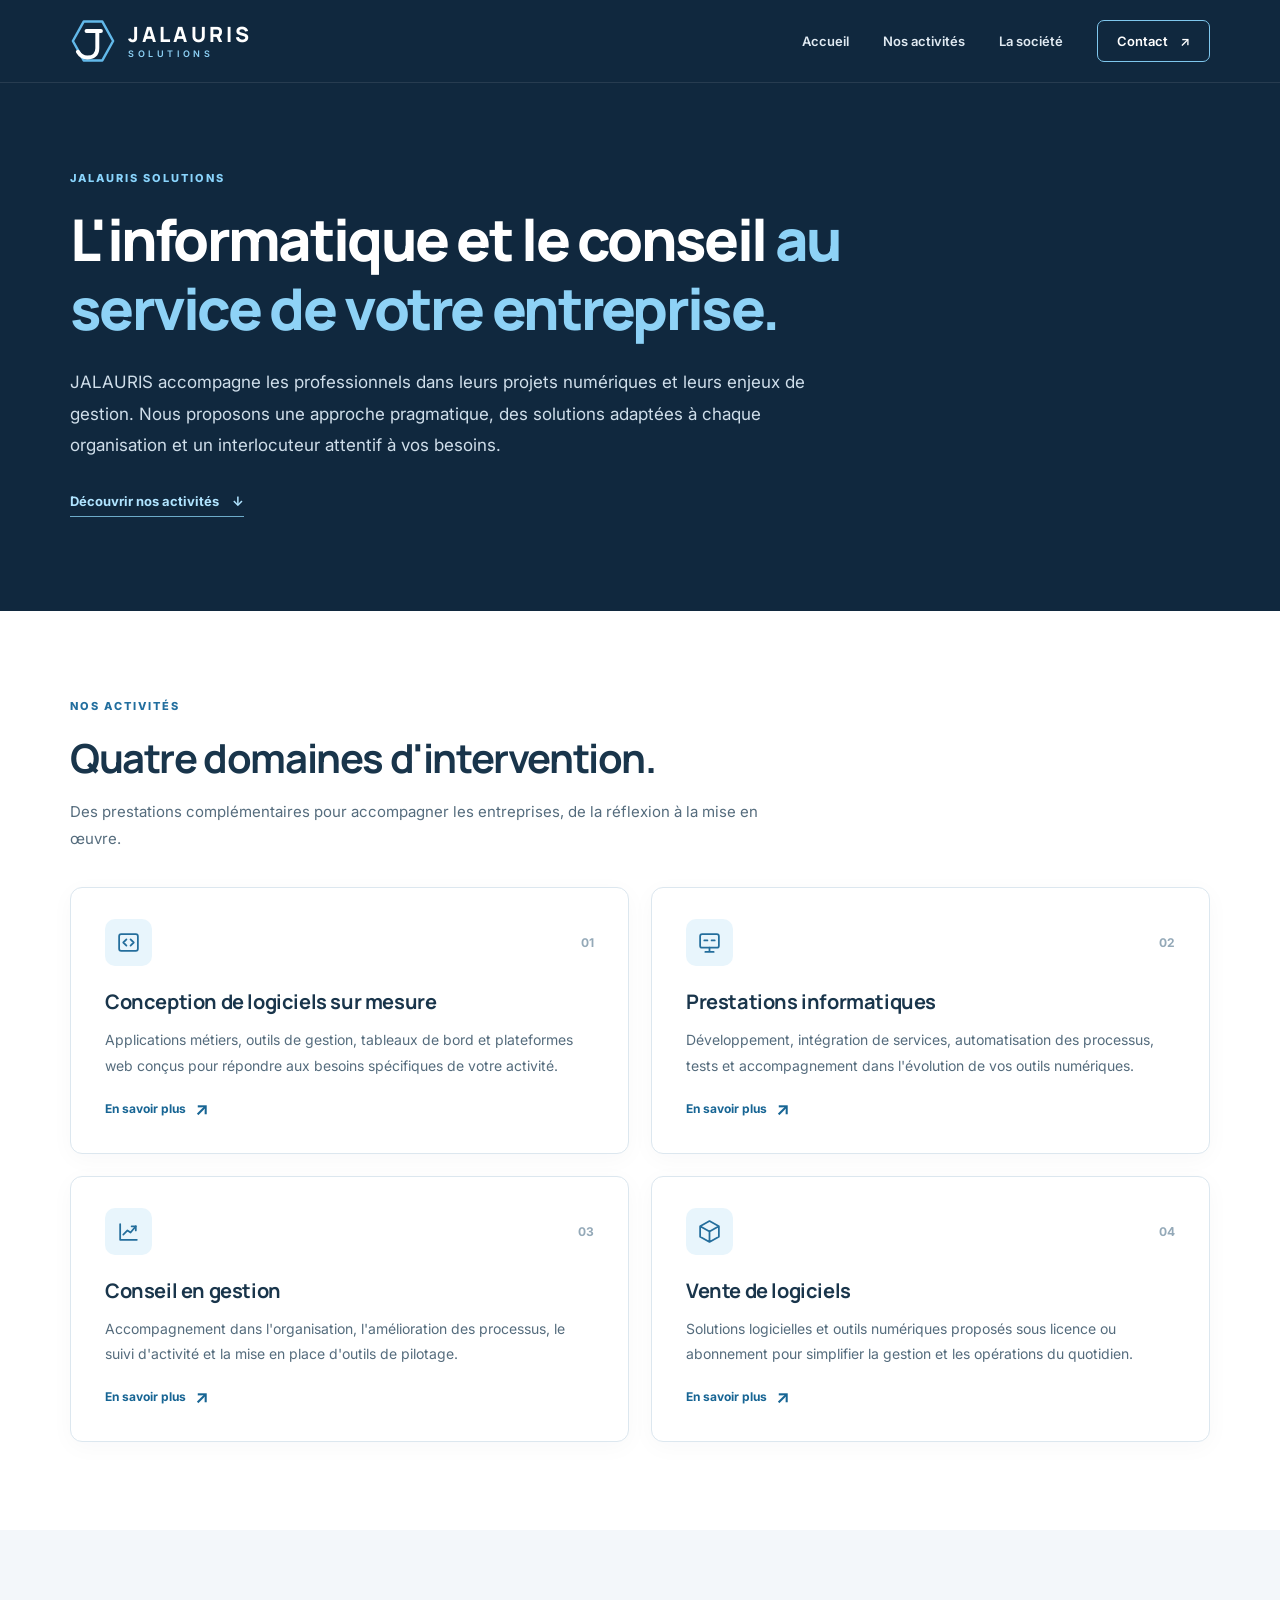
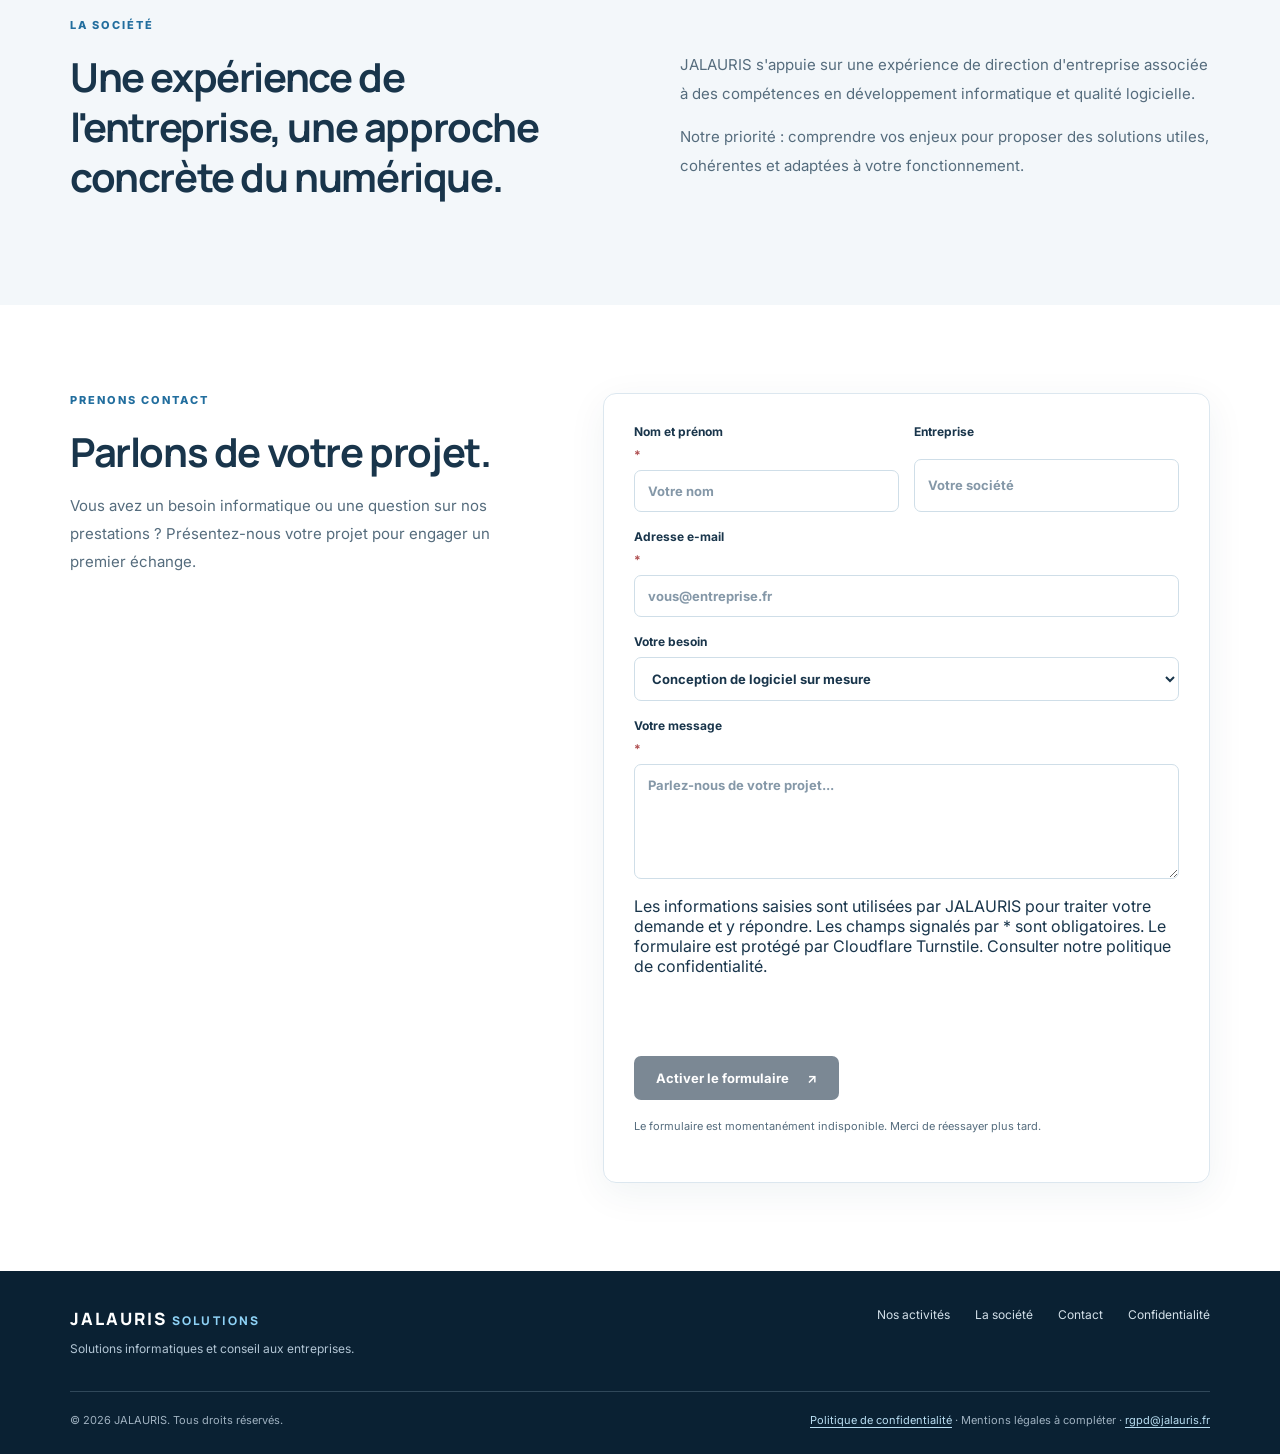
==== commit 23051542: "Ajoute information RGPD et liens vers la politique de confidentialité" ====
--- a/index.html
+++ b/index.html
@@ -101,6 +101,7 @@
           <label>Adresse e-mail <span>*</span><input name="email" type="email" autocomplete="email" maxlength="200" required placeholder="vous@entreprise.fr"></label>
           <label>Votre besoin<select name="besoin"><option>Conception de logiciel sur mesure</option><option>Prestations informatiques</option><option>Conseil en gestion</option><option>Vente de logiciels</option><option>Autre demande</option></select></label>
           <label>Votre message <span>*</span><textarea name="message" rows="4" maxlength="4000" required placeholder="Parlez-nous de votre projet..."></textarea></label>
+          <p class="privacy-notice">Les informations saisies sont utilisées par JALAURIS pour traiter votre demande et y répondre. Les champs signalés par * sont obligatoires. Le formulaire est protégé par Cloudflare Turnstile. <a href="/politique-confidentialite.html">Consulter notre politique de confidentialité</a>.</p>
           <div id="turnstile-widget" class="turnstile-widget" aria-label="Vérification anti-robots"></div>
           <button class="button-primary" id="submit-contact" type="submit" disabled>Activer le formulaire <span aria-hidden="true">↗</span></button>
           <p class="form-note" id="form-helper" role="status" aria-live="polite">Configuration du formulaire en cours. Vous pourrez envoyer votre demande directement depuis cette page.</p>
@@ -111,9 +112,9 @@
   <footer class="footer">
     <div class="container footer-main">
       <div><strong>JALAURIS <span>SOLUTIONS</span></strong><p>Solutions informatiques et conseil aux entreprises.</p></div>
-      <nav aria-label="Liens de pied de page"><a href="#activites">Nos activités</a><a href="#societe">La société</a><a href="#contact">Contact</a><a href="mailto:rgpd@jalauris.fr">Contact RGPD</a></nav>
+      <nav aria-label="Liens de pied de page"><a href="#activites">Nos activités</a><a href="#societe">La société</a><a href="#contact">Contact</a><a href="/politique-confidentialite.html">Confidentialité</a></nav>
     </div>
-    <div class="container footer-bottom"><span>© <span id="year"></span> JALAURIS. Tous droits réservés.</span><span>Mentions légales à compléter · Contact données personnelles : <a href="mailto:rgpd@jalauris.fr">rgpd@jalauris.fr</a></span></div>
+    <div class="container footer-bottom"><span>© <span id="year"></span> JALAURIS. Tous droits réservés.</span><span><a href="/politique-confidentialite.html">Politique de confidentialité</a> · Mentions légales à compléter · <a href="mailto:rgpd@jalauris.fr">rgpd@jalauris.fr</a></span></div>
   </footer>
 </body>
 </html>
--- a/styles.css
+++ b/styles.css
@@ -85,3 +85,9 @@
 @media(max-width:900px){.detail-grid{grid-template-columns:1fr 1fr}.detail-process-grid{gap:35px}}
 @media(max-width:700px){.detail-hero-inner{padding:32px 0 61px}.back-link{margin-bottom:43px}.detail-grid,.detail-process-grid{grid-template-columns:1fr}.detail-callout-inner{flex-direction:column;align-items:flex-start;gap:22px}.detail-card{padding:26px}.detail-index{margin-bottom:20px}}
 @media(max-width:430px){.detail-contact-actions{width:100%}.detail-contact-actions .button-primary{width:100%;justify-content:center}}
+
+/* Formulaire sécurisé */
+.turnstile-widget{min-height:30px}
+.button-primary:disabled{opacity:.55;cursor:not-allowed}
+.form-note[role="status"]{min-height:35px}
+.footer-bottom a{color:#b9def2;text-decoration:underline;text-underline-offset:3px}
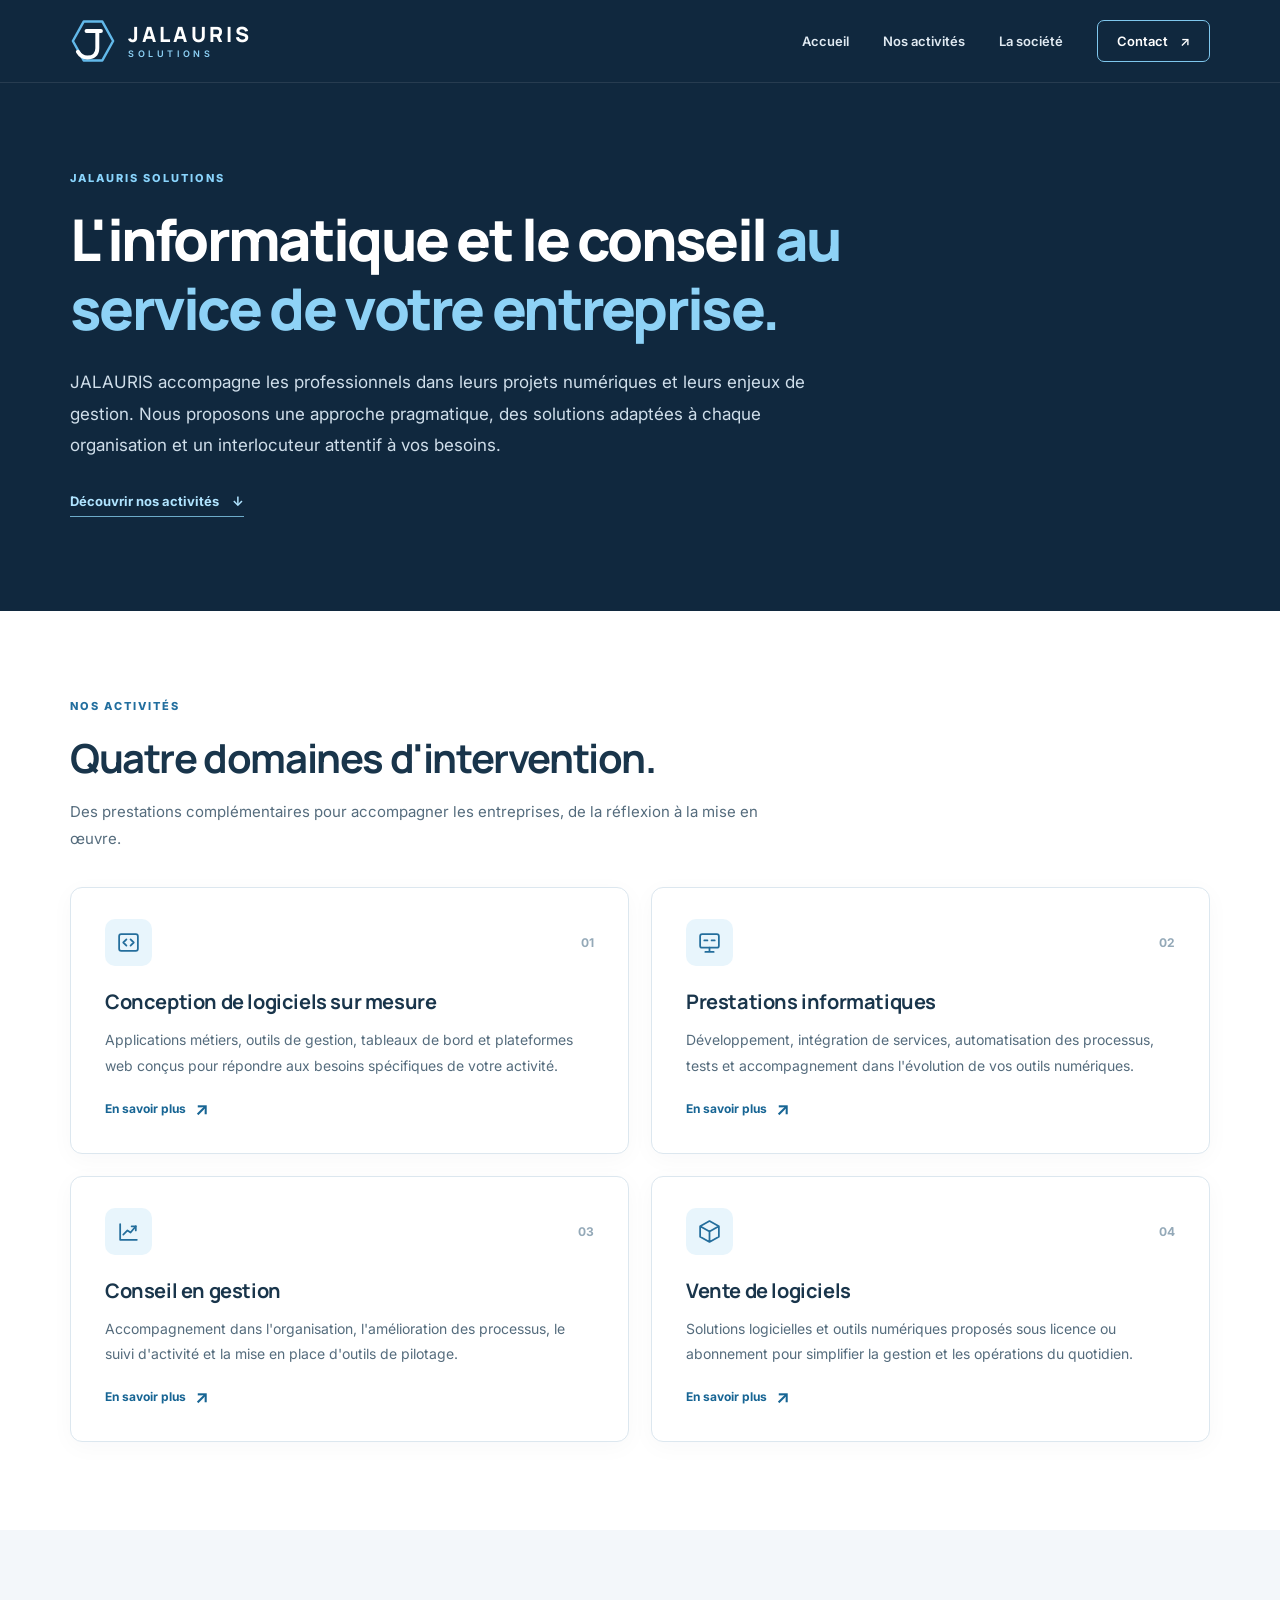
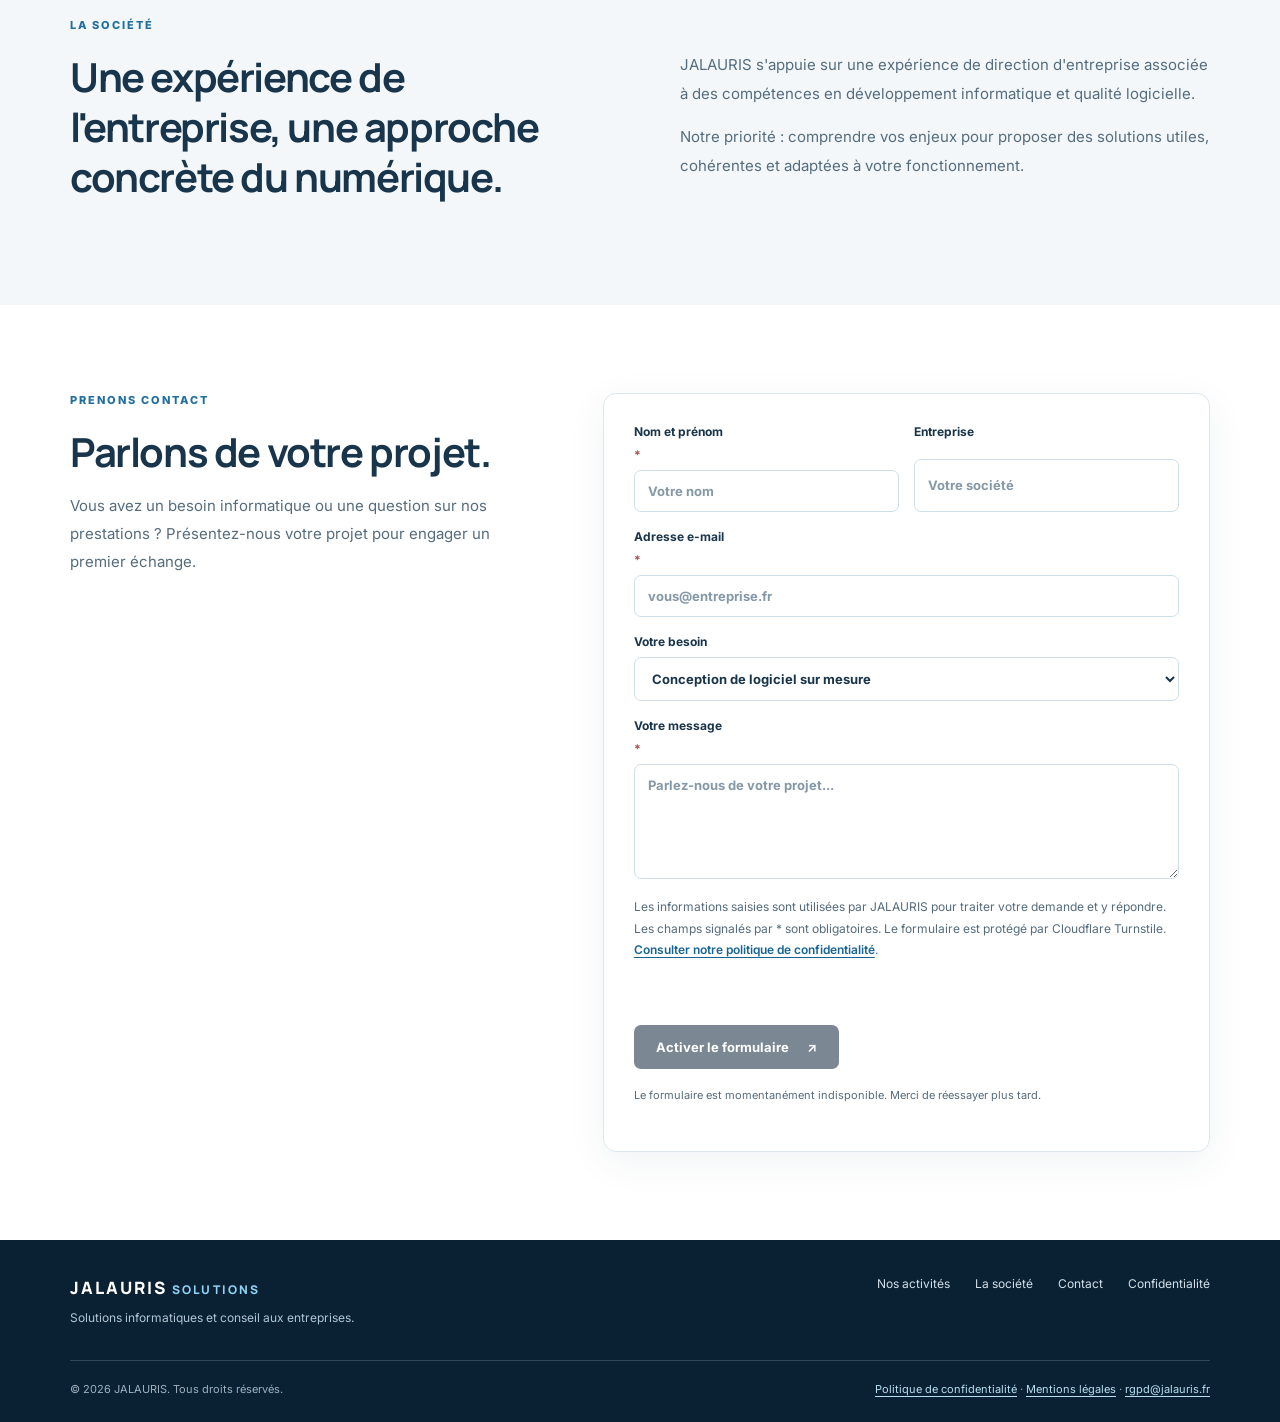
==== commit 2a77dbbc: "Ajoute les mentions légales et un audit prudent de conservation IMAP" ====
--- a/index.html
+++ b/index.html
@@ -114,7 +114,7 @@
       <div><strong>JALAURIS <span>SOLUTIONS</span></strong><p>Solutions informatiques et conseil aux entreprises.</p></div>
       <nav aria-label="Liens de pied de page"><a href="#activites">Nos activités</a><a href="#societe">La société</a><a href="#contact">Contact</a><a href="/politique-confidentialite.html">Confidentialité</a></nav>
     </div>
-    <div class="container footer-bottom"><span>© <span id="year"></span> JALAURIS. Tous droits réservés.</span><span><a href="/politique-confidentialite.html">Politique de confidentialité</a> · Mentions légales à compléter · <a href="mailto:rgpd@jalauris.fr">rgpd@jalauris.fr</a></span></div>
+    <div class="container footer-bottom"><span>© <span id="year"></span> JALAURIS. Tous droits réservés.</span><span><a href="/politique-confidentialite.html">Politique de confidentialité</a> · <a href="/mentions-legales.html">Mentions légales</a> · <a href="mailto:rgpd@jalauris.fr">rgpd@jalauris.fr</a></span></div>
   </footer>
 </body>
 </html>
--- a/styles.css
+++ b/styles.css
@@ -91,3 +91,16 @@
 .button-primary:disabled{opacity:.55;cursor:not-allowed}
 .form-note[role="status"]{min-height:35px}
 .footer-bottom a{color:#b9def2;text-decoration:underline;text-underline-offset:3px}
+
+/* Informations RGPD : lisibilité du formulaire et page de confidentialité */
+.privacy-notice{font-size:12px;line-height:1.8;color:var(--muted);margin:0}
+.privacy-notice a,.privacy-content a{color:#176594;text-decoration:underline;text-underline-offset:3px;font-weight:600}
+.privacy-hero{background:var(--navy);color:#fff;padding:52px 0 76px}
+.privacy-hero .eyebrow{color:#8ed2f6}.privacy-hero h1{font-size:clamp(32px,4vw,49px);margin-bottom:16px}.privacy-hero p:not(.eyebrow){max-width:780px;color:#d1e1ec;line-height:1.8;font-size:16px}.privacy-hero small{color:#a7becd}
+.privacy-back{display:inline-block;color:#b6e5ff;font-size:13px;font-weight:600;margin-bottom:48px}
+.privacy-content{max-width:900px}.privacy-content h2{font-size:22px;margin:32px 0 13px}.privacy-content h2:first-child{margin-top:0}
+.privacy-content p,.privacy-content li{font-size:15px;line-height:1.85;color:var(--muted)}.privacy-content ul{padding-left:22px}.privacy-content li{padding-bottom:9px}
+@media(max-width:700px){.privacy-hero{padding:35px 0 55px}.privacy-back{margin-bottom:36px}.privacy-content h2{font-size:20px}}
+
+/* Informations juridiques à finaliser. */
+.legal-pending{border-left:4px solid #176594;padding:16px 20px;background:#eef6fb}
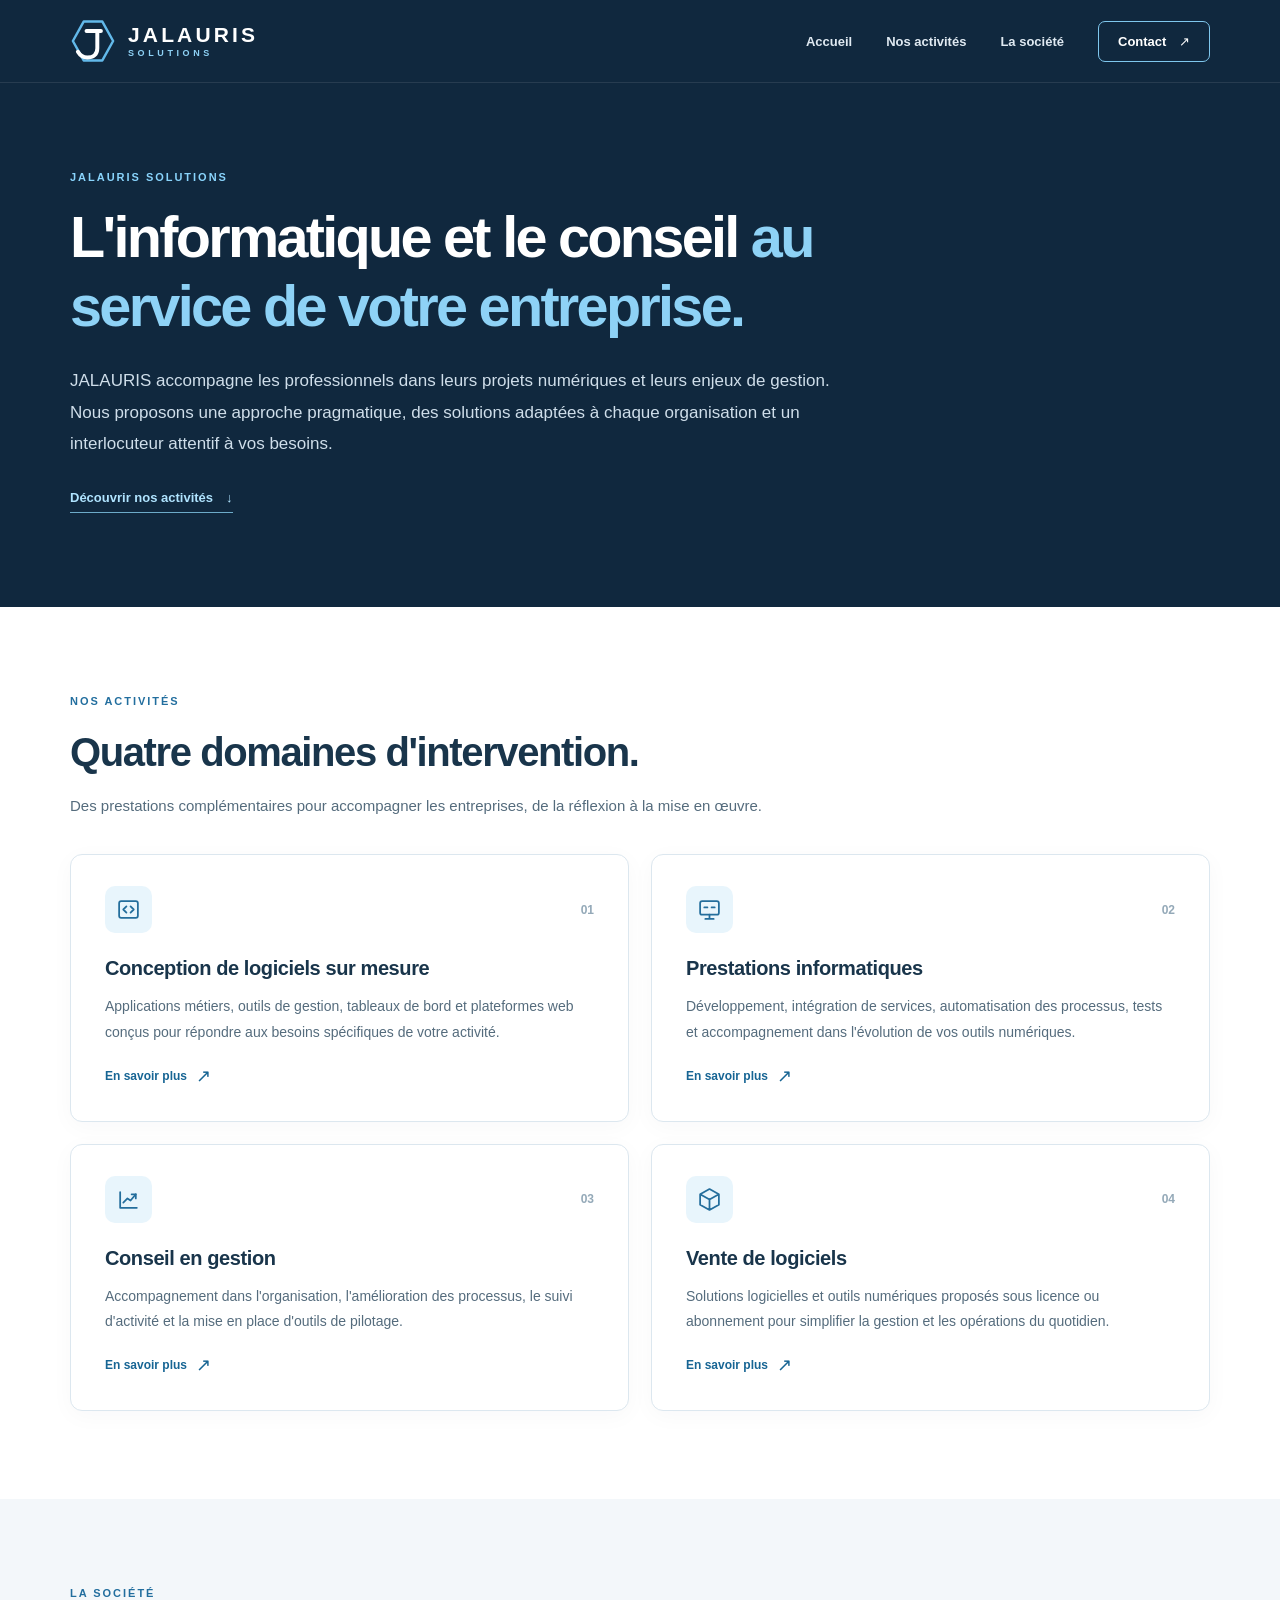
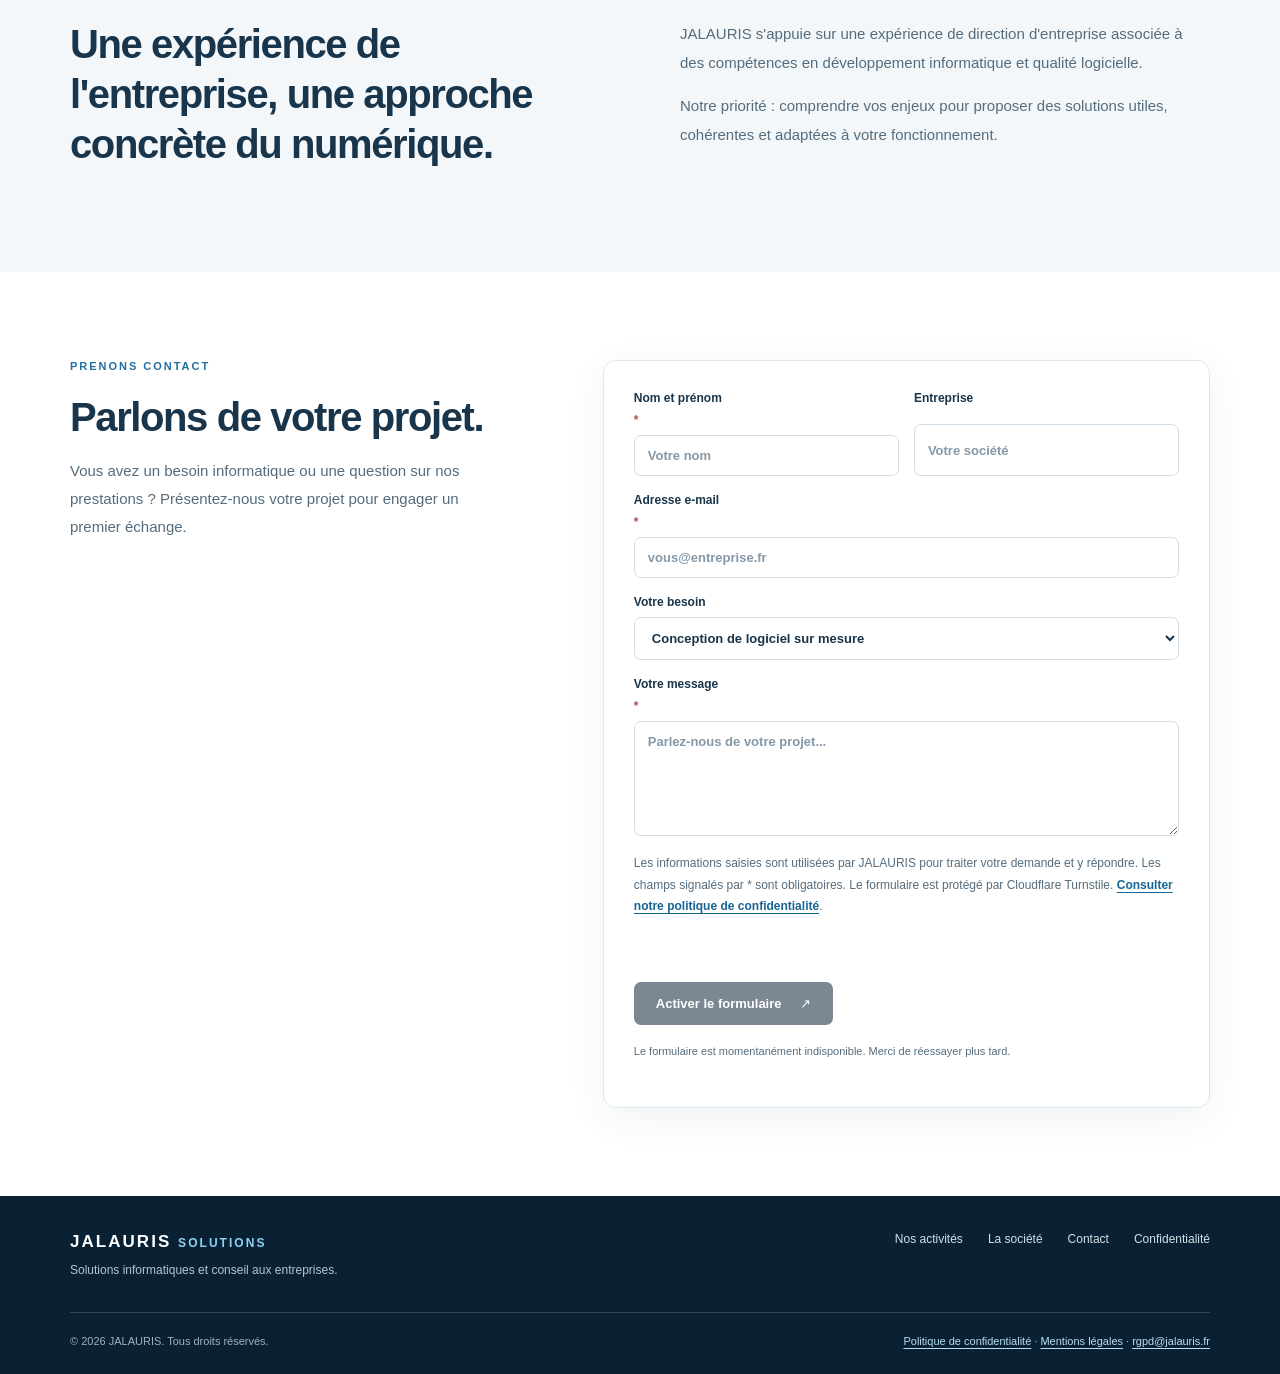
==== commit cb8db98a: "Retire les appels aux polices Google Fonts" ====
--- a/index.html
+++ b/index.html
@@ -6,9 +6,6 @@
   <meta name="theme-color" content="#10283e">
   <meta name="description" content="JALAURIS Solutions accompagne les entreprises dans la conception de logiciels sur mesure, les prestations informatiques, le conseil en gestion et la vente de logiciels.">
   <title>JALAURIS Solutions — Informatique et conseil aux entreprises</title>
-  <link rel="preconnect" href="https://fonts.googleapis.com">
-  <link rel="preconnect" href="https://fonts.gstatic.com" crossorigin>
-  <link href="https://fonts.googleapis.com/css2?family=Inter:wght@400;500;600;700&family=Manrope:wght@500;600;700;800&display=swap" rel="stylesheet">
   <link rel="icon" href="/favicon.ico?v=4" type="image/x-icon" sizes="32x32">
   <link rel="shortcut icon" href="/favicon.ico?v=4" type="image/x-icon">
   <link rel="stylesheet" href="styles.css">
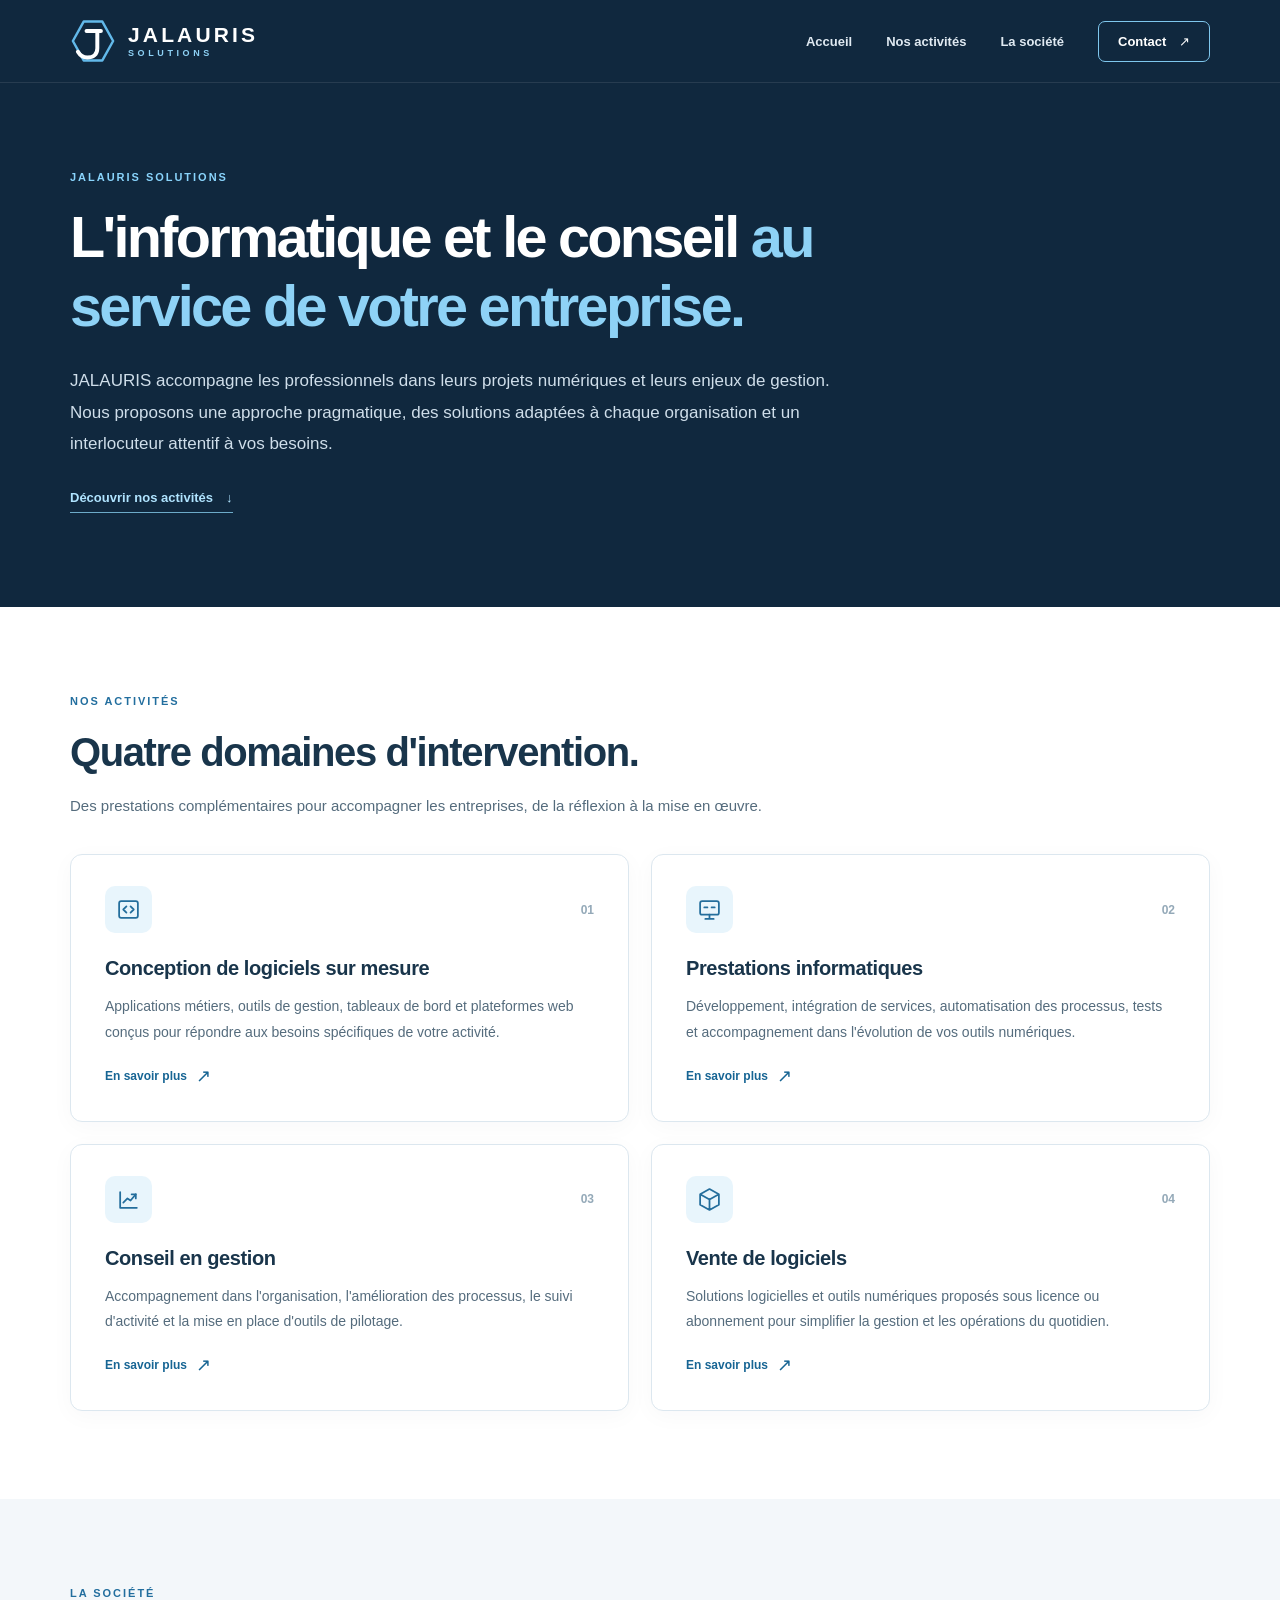
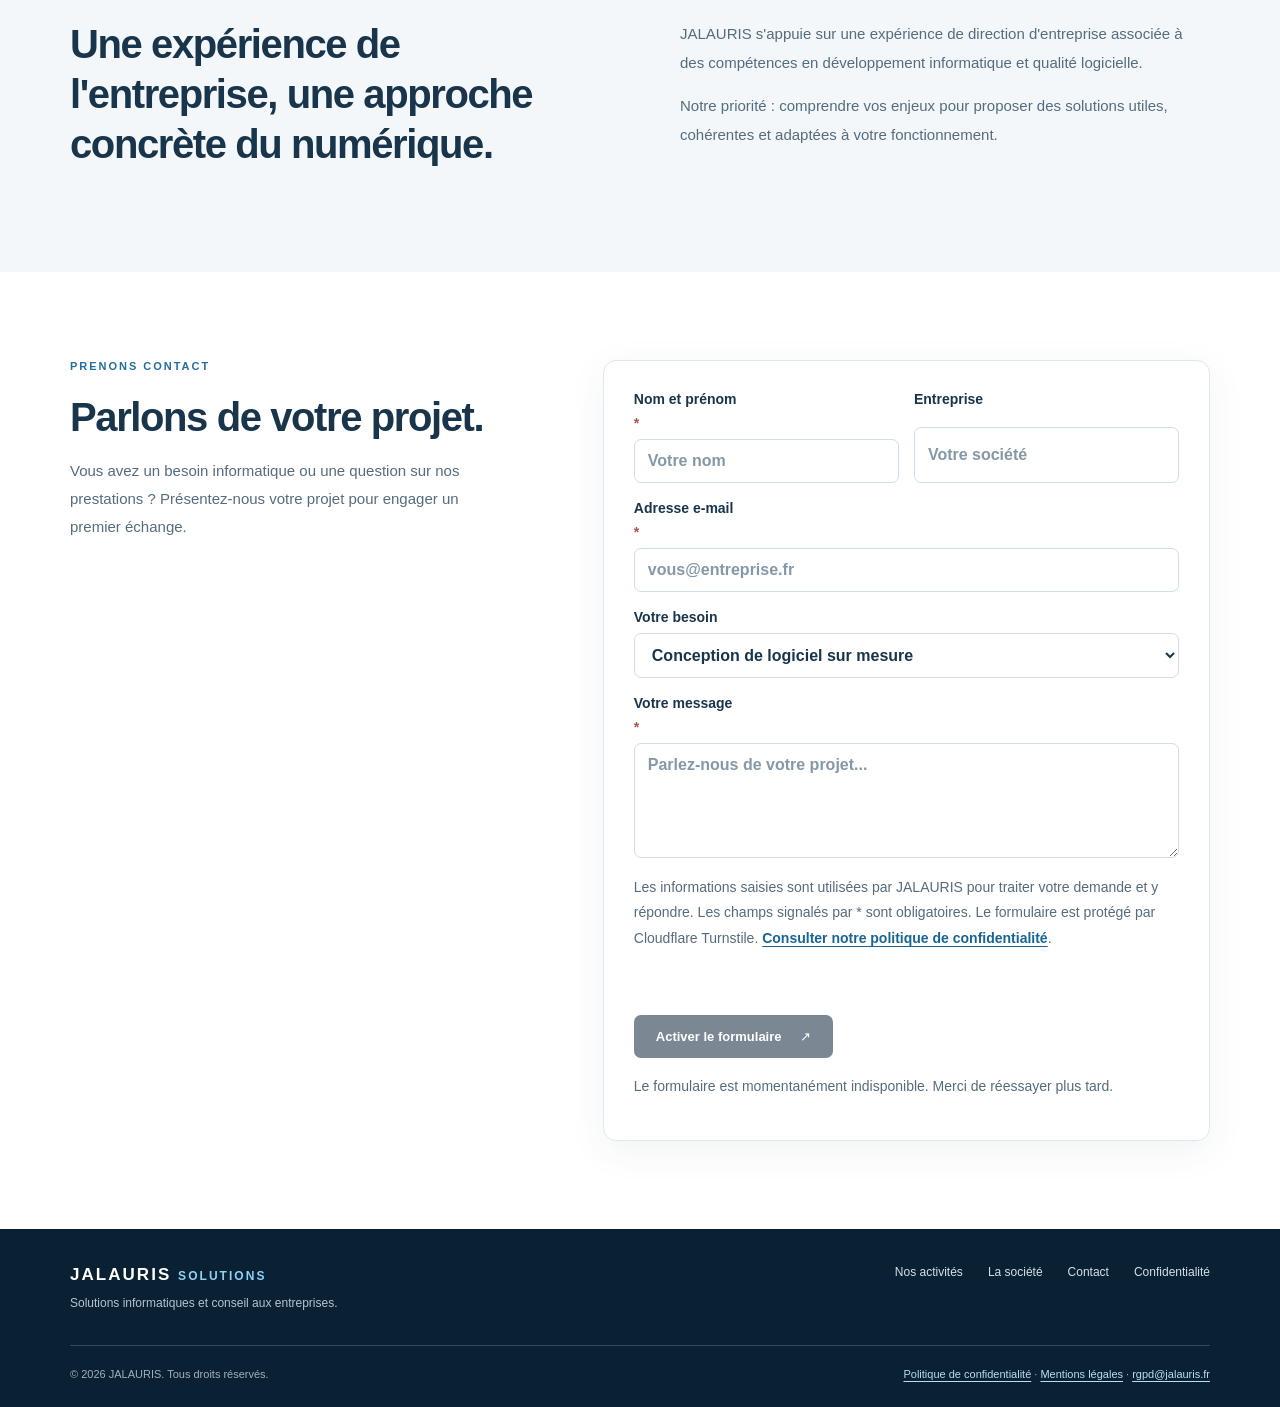
==== commit c4d955b5: "Fiabiliser le déploiement Gandi, le cache et les contrôles du site" ====
--- a/index.html
+++ b/index.html
@@ -5,6 +5,13 @@
   <meta name="viewport" content="width=device-width, initial-scale=1">
   <meta name="theme-color" content="#10283e">
   <meta name="description" content="JALAURIS Solutions accompagne les entreprises dans la conception de logiciels sur mesure, les prestations informatiques, le conseil en gestion et la vente de logiciels.">
+  <link rel="canonical" href="https://jalauris-solutions.fr/">
+  <meta property="og:type" content="website">
+  <meta property="og:locale" content="fr_FR">
+  <meta property="og:site_name" content="JALAURIS Solutions">
+  <meta property="og:title" content="JALAURIS Solutions — Informatique et conseil aux entreprises">
+  <meta property="og:description" content="JALAURIS Solutions accompagne les entreprises dans la conception de logiciels sur mesure, les prestations informatiques, le conseil en gestion et la vente de logiciels.">
+  <meta property="og:url" content="https://jalauris-solutions.fr/">
   <title>JALAURIS Solutions — Informatique et conseil aux entreprises</title>
   <link rel="icon" href="/favicon.ico?v=4" type="image/x-icon" sizes="32x32">
   <link rel="shortcut icon" href="/favicon.ico?v=4" type="image/x-icon">
--- a/styles.css
+++ b/styles.css
@@ -1,4 +1,4 @@
-:root{--navy:#10283e;--blue:#62b9ea;--blue-dark:#226e9e;--text:#19354b;--muted:#556c7d;--border:#dce7ef;--light:#f3f7fa;--white:#fff;font-family:Inter,Arial,sans-serif;color:var(--text);font-synthesis:none}
+:root{--navy:#10283e;--blue:#62b9ea;--blue-dark:#226e9e;--text:#19354b;--muted:#556c7d;--border:#dce7ef;--light:#f3f7fa;--white:#fff;font-family:Inter,-apple-system,BlinkMacSystemFont,"Segoe UI",Arial,sans-serif;color:var(--text);font-synthesis:none}
 *{box-sizing:border-box}
 html{scroll-behavior:smooth;scroll-padding-top:100px}
 body{margin:0;min-width:320px;background:var(--white)}
@@ -14,7 +14,7 @@
 .navigation .nav-contact{border:1px solid #7fc7ed;border-radius:7px;padding:12px 19px;color:#fff}.navigation .nav-contact:hover{background:#62b9ea19}.nav-contact span{margin-left:9px}.menu-toggle{display:none}
 .intro{background:var(--navy);color:#fff}
 .intro-inner{padding:88px 0 94px;max-width:1140px}.eyebrow{font-size:11px;font-weight:800;letter-spacing:.18em;color:var(--blue-dark);margin:0 0 20px}
-.intro .eyebrow{color:#89d4fc}h1,h2,h3,p{margin-top:0}h1,h2,h3{font-family:Manrope,Arial,sans-serif}
+.intro .eyebrow{color:#89d4fc}h1,h2,h3,p{margin-top:0}h1,h2,h3{font-family:Manrope,-apple-system,BlinkMacSystemFont,"Segoe UI",Arial,sans-serif}
 h1{font-size:clamp(36px,4.5vw,59px);line-height:1.19;letter-spacing:-.047em;font-weight:800;max-width:890px;margin:0 0 25px}
 h1 span{color:#8ed2f6}.intro-lead{font-size:clamp(15px,1.5vw,17px);line-height:1.85;max-width:770px;color:#cfdeea;margin:0 0 29px}
 .text-action{color:#b0e4ff;font-size:13px;font-weight:700;display:inline-flex;align-items:center;gap:13px;padding-bottom:7px;border-bottom:1px solid #6dabc9}.text-action:hover{color:#fff}
@@ -104,3 +104,10 @@
 
 /* Informations juridiques à finaliser. */
 .legal-pending{border-left:4px solid #176594;padding:16px 20px;background:#eef6fb}
+
+/* Prevent form/grid overflow at narrow widths and browser text zoom. */
+.contact-inner > *, .contact-form, .form-grid > *{min-width:0}
+.contact-form input,.contact-form select,.contact-form textarea{font-size:16px}
+.contact-form label,.form-note,.privacy-notice{font-size:14px}
+.privacy-content a,.footer-bottom{overflow-wrap:anywhere}
+@media(max-width:360px){.contact-form{padding:12px}}
